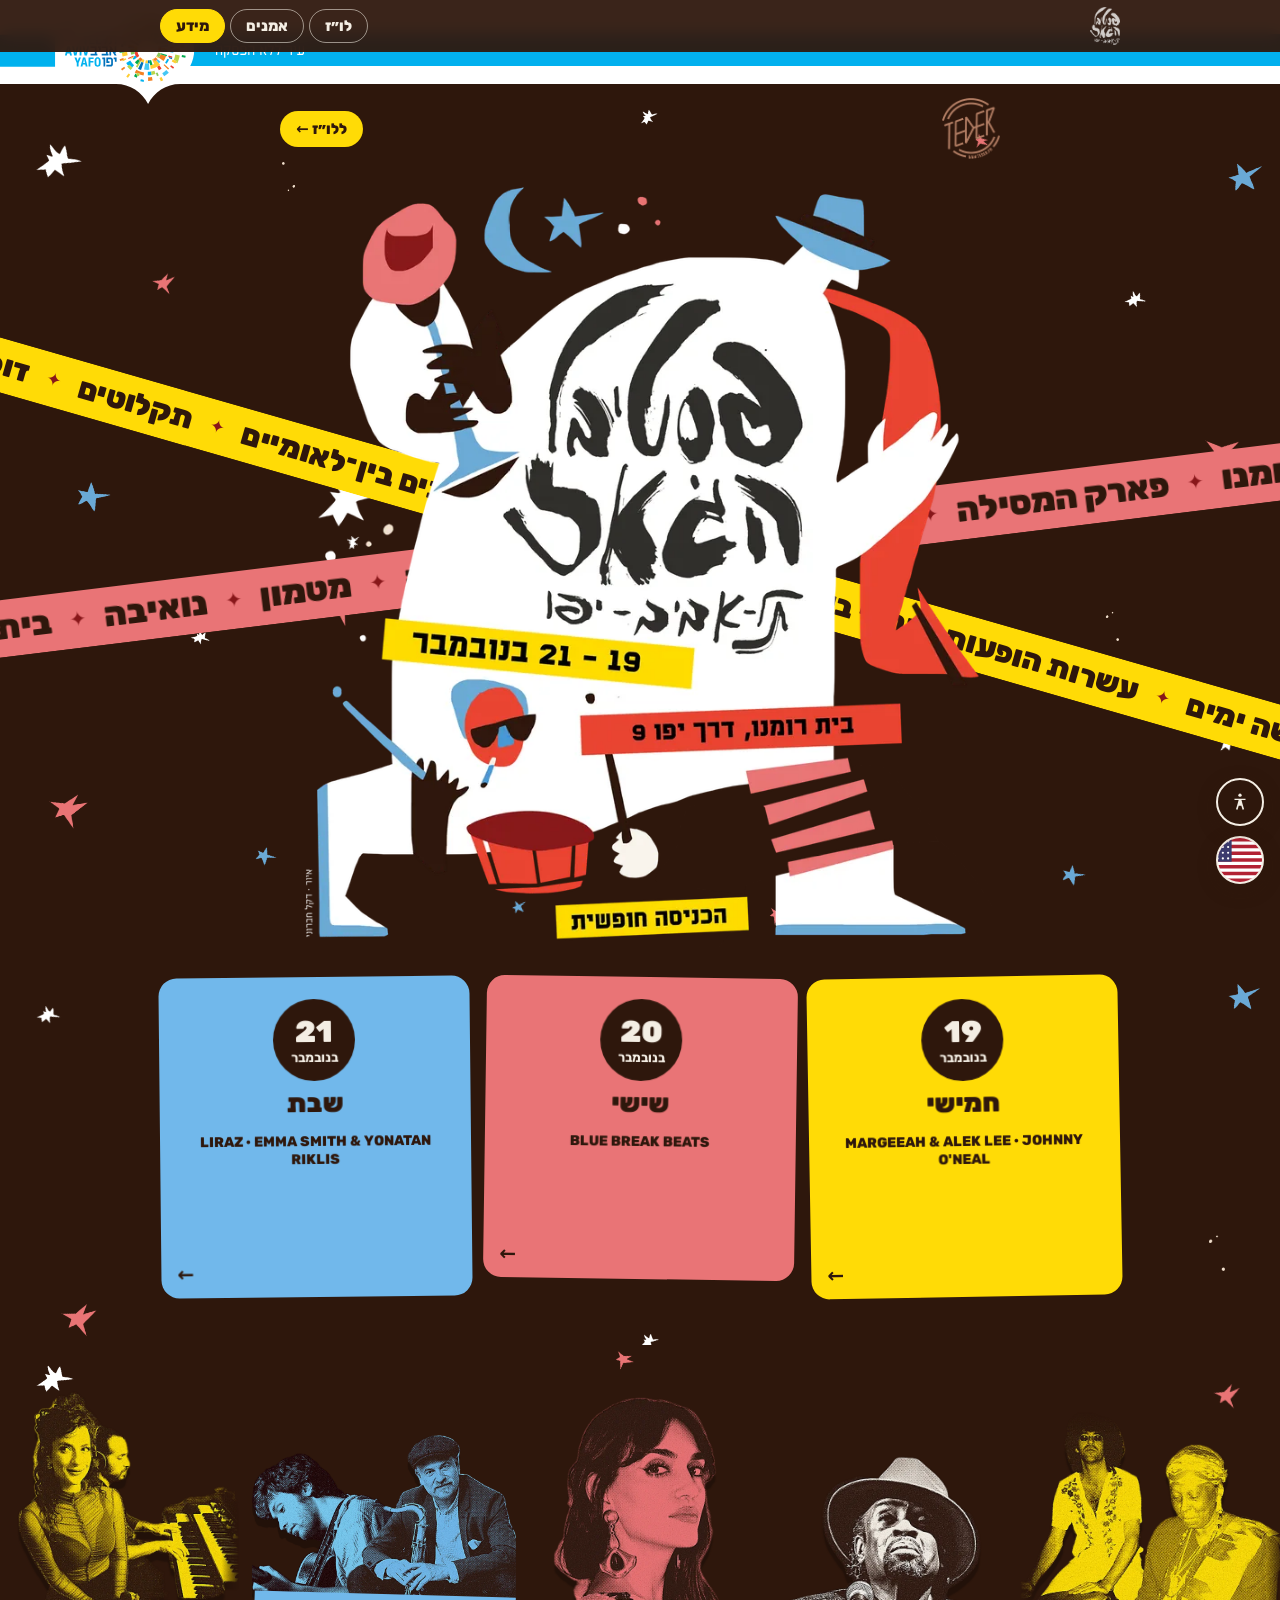
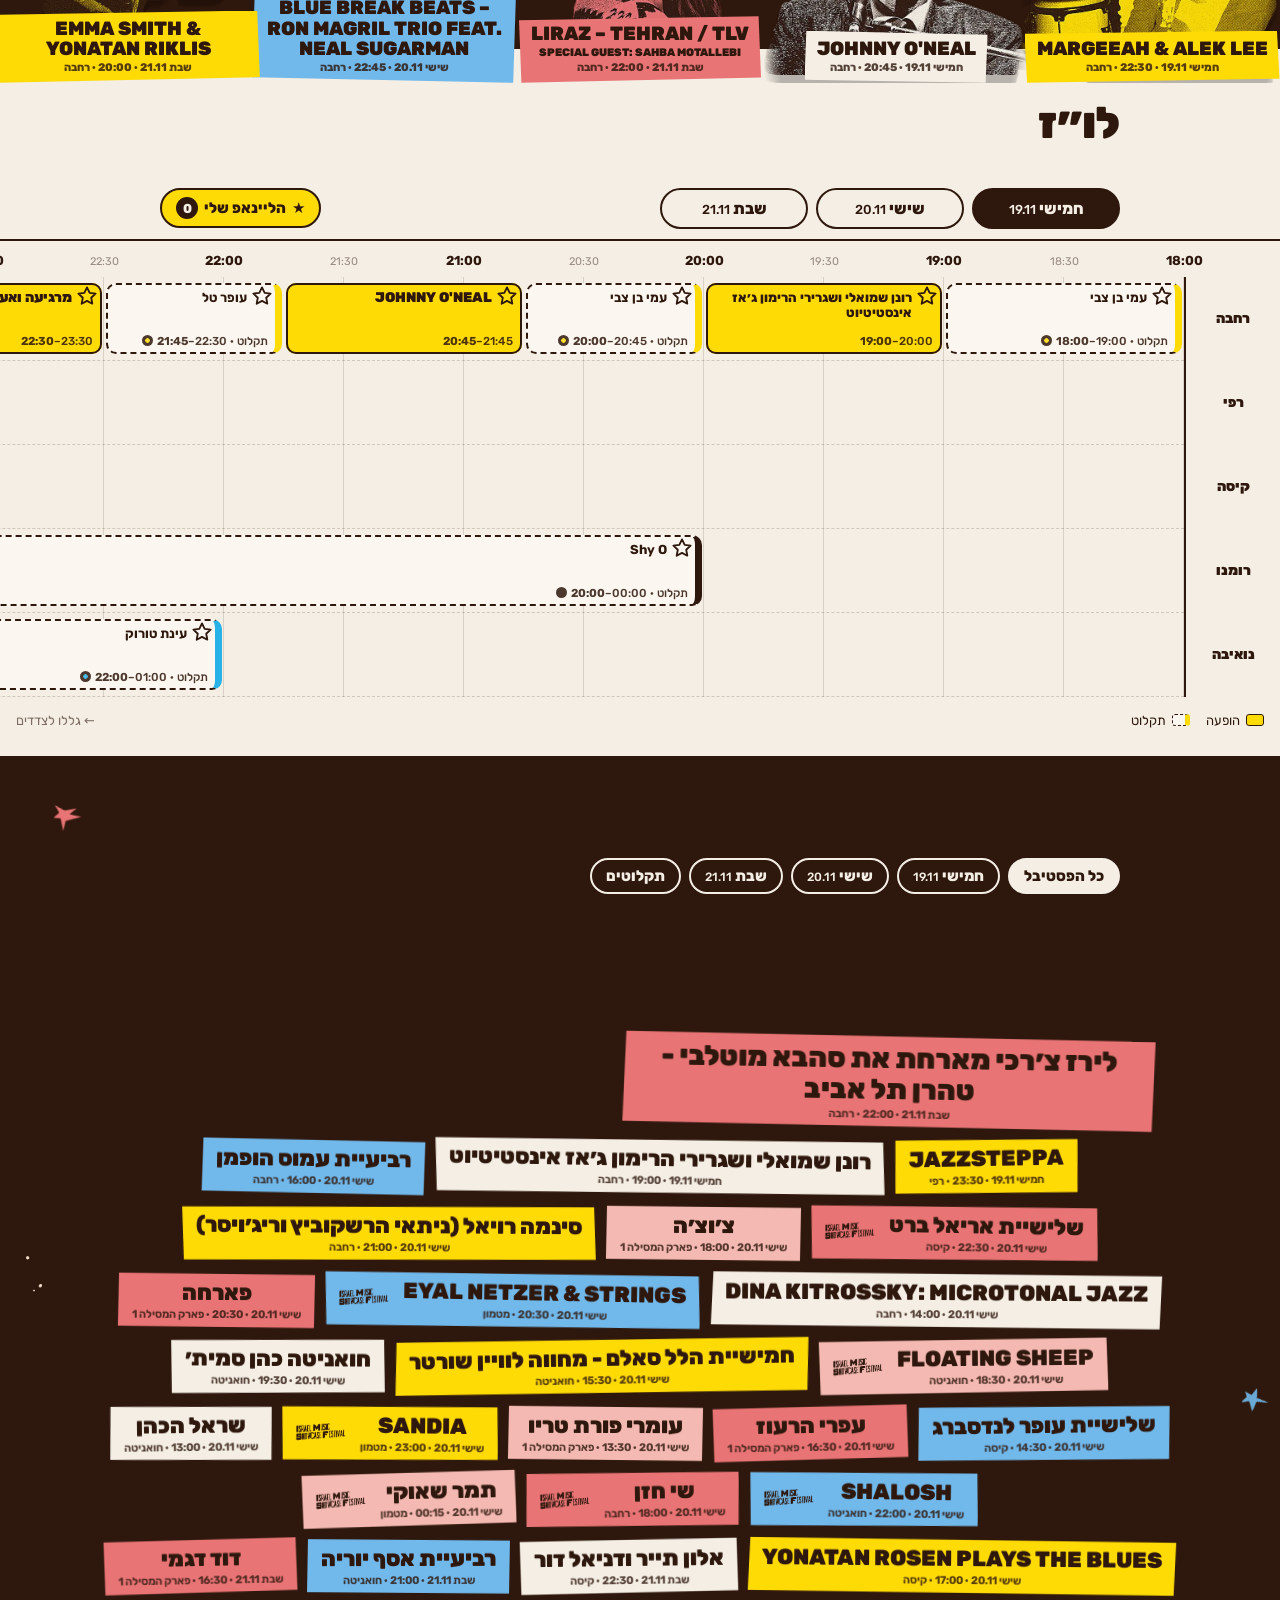
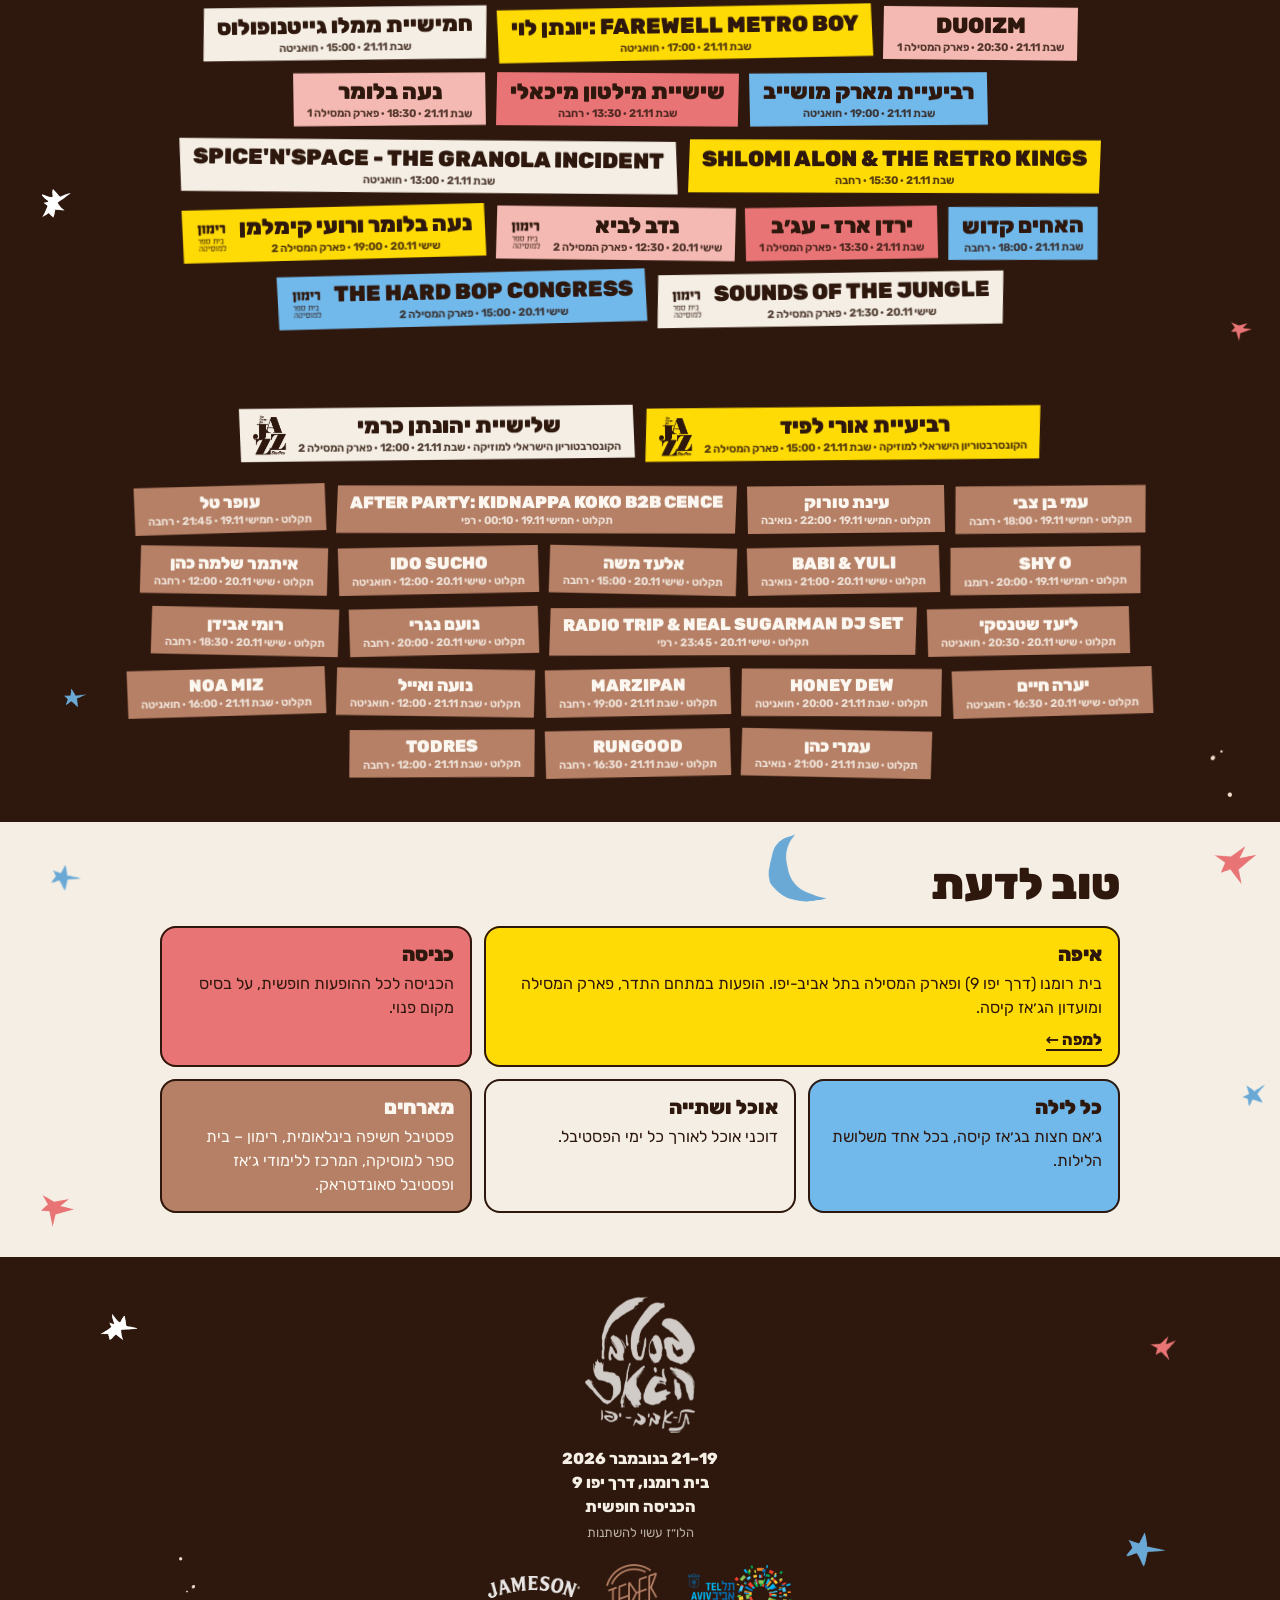
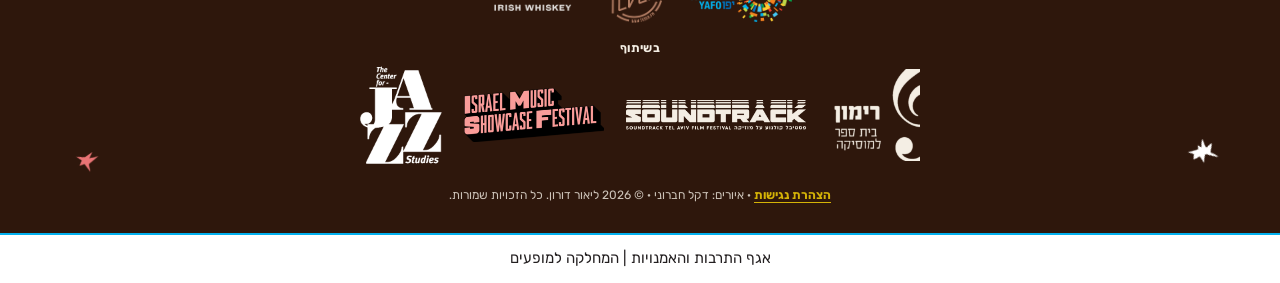
==== index.html @ 46e70ed7 "English texts for the five headliners on the English page Co-Authored-By: Claude Opus 5.5 <noreply@a" ====
<!doctype html>
<html lang="he" dir="rtl">
<head>
<meta charset="utf-8">
<meta name="viewport" content="width=device-width, initial-scale=1, viewport-fit=cover">
<title>פסטיבל הג'אז תל אביב-יפו 2026</title>
<meta name="description" content="פסטיבל הג'אז תל אביב-יפו · 19–21 בנובמבר 2026 · בית רומנו, דרך יפו 9 · הכניסה חופשית">
<meta name="theme-color" content="#2E170C">
<meta property="og:title" content="פסטיבל הג'אז תל אביב-יפו 2026">
<meta property="og:description" content="19–21 בנובמבר · בית רומנו, דרך יפו 9 · הכניסה חופשית">
<link rel="canonical" href="https://tlvjazzfest26.com/">
<link rel="alternate" hreflang="he" href="https://tlvjazzfest26.com/">
<link rel="alternate" hreflang="en" href="https://tlvjazzfest26.com/en">
<meta property="og:type" content="website">
<meta property="og:url" content="https://tlvjazzfest26.com/">
<meta property="og:site_name" content="פסטיבל הג'אז תל אביב-יפו 2026">
<meta property="og:locale" content="he_IL">
<meta name="twitter:card" content="summary_large_image">
<link rel="alternate" hreflang="x-default" href="https://tlvjazzfest26.com/">
<meta property="og:image" content="https://tlvjazzfest26.com/assets/poster-1400.jpg">
<script type="application/ld+json">
{
 "@context": "https://schema.org",
 "@type": "Festival",
 "name": "פסטיבל הג'אז תל אביב-יפו 2026",
 "alternateName": "Tel Aviv-Yafo Jazz Festival 2026",
 "description": "פסטיבל הג'אז תל אביב-יפו · 19–21 בנובמבר 2026 · בית רומנו, דרך יפו 9 · הכניסה חופשית",
 "url": "https://tlvjazzfest26.com/",
 "inLanguage": "he",
 "image": [
  "https://tlvjazzfest26.com/assets/poster-1400.jpg"
 ],
 "startDate": "2026-11-19",
 "endDate": "2026-11-21",
 "eventStatus": "https://schema.org/EventScheduled",
 "eventAttendanceMode": "https://schema.org/OfflineEventAttendanceMode",
 "isAccessibleForFree": true,
 "offers": {
  "@type": "Offer",
  "price": "0",
  "priceCurrency": "ILS",
  "availability": "https://schema.org/InStock",
  "url": "https://tlvjazzfest26.com/"
 },
 "location": {
  "@type": "Place",
  "name": "בית רומנו",
  "address": {
   "@type": "PostalAddress",
   "streetAddress": "דרך יפו 9",
   "addressLocality": "תל אביב-יפו",
   "addressCountry": "IL"
  }
 }
}
</script>
<link rel="icon" href="favicon.ico" sizes="any">
<link rel="icon" type="image/png" href="favicon.png">
<link rel="apple-touch-icon" href="apple-touch-icon.png">
<link rel="preload" href="fonts/rubik.woff2" as="font" type="font/woff2" crossorigin>
<link rel="stylesheet" href="style.css?v=20261116b">
</head>
<body>

<nav class="topnav" id="topnav" aria-label="ניווט">
  <a class="tn-home" href="#top" aria-label="לראש העמוד"><img src="assets/logo-cream.png" alt="" width="615" height="760"></a>
  <div class="tn-links">
    <a href="#schedule">לו״ז</a>
    <a href="#artists">אמנים</a>
    <a href="#info">מידע</a>
  </div>
</nav>

<a class="lang-fab" href="en" lang="en" hreflang="en" aria-label="English" title="English"><svg viewBox="0 0 38 20" preserveAspectRatio="xMidYMid slice" aria-hidden="true"><rect width="38" height="20" fill="#fff"/><path d="M0 0h38v1.54H0zM0 3.08h38v1.54H0zM0 6.15h38v1.54H0zM0 9.23h38v1.54H0zM0 12.31h38v1.54H0zM0 15.38h38v1.54H0zM0 18.46h38V20H0z" fill="#B22234"/><rect width="15.2" height="10.77" fill="#3C3B6E"/><g fill="#fff"><circle cx="1.6" cy="1.5" r=".5"/><circle cx="4.0" cy="1.5" r=".5"/><circle cx="6.4" cy="1.5" r=".5"/><circle cx="8.8" cy="1.5" r=".5"/><circle cx="11.2" cy="1.5" r=".5"/><circle cx="13.6" cy="1.5" r=".5"/><circle cx="1.6" cy="4.1" r=".5"/><circle cx="4.0" cy="4.1" r=".5"/><circle cx="6.4" cy="4.1" r=".5"/><circle cx="8.8" cy="4.1" r=".5"/><circle cx="11.2" cy="4.1" r=".5"/><circle cx="13.6" cy="4.1" r=".5"/><circle cx="1.6" cy="6.7" r=".5"/><circle cx="4.0" cy="6.7" r=".5"/><circle cx="6.4" cy="6.7" r=".5"/><circle cx="8.8" cy="6.7" r=".5"/><circle cx="11.2" cy="6.7" r=".5"/><circle cx="13.6" cy="6.7" r=".5"/><circle cx="1.6" cy="9.3" r=".5"/><circle cx="4.0" cy="9.3" r=".5"/><circle cx="6.4" cy="9.3" r=".5"/><circle cx="8.8" cy="9.3" r=".5"/><circle cx="11.2" cy="9.3" r=".5"/><circle cx="13.6" cy="9.3" r=".5"/></g></svg></a>

<div class="muni" role="region" aria-label="עיריית תל אביב-יפו"><div class="muni-bar" aria-hidden="true"></div><img class="muni-art" src="assets/muni/muni-band.svg" alt="עיריית תל אביב-יפו, עיר ללא הפסקה" width="470" height="159"><a class="muni-link" href="https://www.tel-aviv.gov.il" target="_blank" rel="noopener" aria-label="לאתר עיריית תל אביב-יפו, נפתח בחלון חדש"></a></div>

<header class="hero" id="top">
  <div class="sky" id="sky" aria-hidden="true"></div>
  <div class="hero-top">
    <img class="teder" src="assets/teder.png" alt="Teder">
    <a class="pill-link" href="#schedule">ללו״ז ←</a>
  </div>
  <h1 class="poster">
    <img class="poster-stars" src="assets/poster-stars-800.png" srcset="assets/poster-stars-800.webp 800w, assets/poster-stars-1400.webp 1400w" sizes="(min-width: 760px) 720px, 100vw" width="1400" height="1523" alt="" aria-hidden="true">
    <div class="ribbon" aria-label="במות הפסטיבל">
      <div class="rb-track" id="rb-track">
        <span>בית רומנו</span><i>✦</i><span>פארק המסילה</span><i>✦</i><span>רחבה</span><i>✦</i><span>רפי</span><i>✦</i><span>חואניטה</span><i>✦</i><span>קיסה</span><i>✦</i><span>מטמון</span><i>✦</i><span>נואיבה</span><i>✦</i>
      </div>
    </div>
    <div class="ribbon ribbon-info" aria-hidden="true">
      <div class="rb-track" id="rb-info"><span><b>שלושה ימים</b></span><i>✦</i><span>עשרות הופעות ברחבי בית רומנו ופארק המסילה</span><i>✦</i><span>אמנים בין־לאומיים</span><i>✦</i><span>תקלוטים</span><i>✦</i><span>דוכני אוכל</span><i>✦</i></div>
    </div>
    <picture>
      <source type="image/webp" srcset="assets/poster-art-800.webp 800w, assets/poster-art-1400.webp 1400w" sizes="(min-width: 760px) 720px, 100vw">
      <img src="assets/poster-art-800.png" srcset="assets/poster-art-800.png 800w, assets/poster-art-1400.png 1400w" sizes="(min-width: 760px) 720px, 100vw"
           width="1400" height="1523" alt="פסטיבל הג'אז תל אביב-יפו · 19–21 בנובמבר · בית רומנו, דרך יפו 9 · הכניסה חופשית" fetchpriority="high">
    </picture>
  </h1>
</header>


<section class="about">
  <p><b>שלושה ימים</b>&nbsp;<i>·</i> עשרות הופעות ברחבי בית רומנו ופארק המסילה&nbsp;<i>·</i> <span class="nw">אמנים בין־לאומיים</span>&nbsp;<i>·</i> תקלוטים&nbsp;<i>·</i> דוכני אוכל</p>
</section>

<section class="days" id="days" aria-labelledby="days-title">
  <h2 id="days-title" class="sr-only">שלושה ערבים</h2>
  <div class="day-cards" id="day-cards"></div>
</section>

<section class="headliners" aria-labelledby="hl-title">
  <h2 id="hl-title" class="sr-only">ההדליינרים</h2>
  <ul class="hl-list" id="hl-list"></ul>
</section>

<section class="schedule" id="schedule" aria-labelledby="sch-title">
  <div class="sch-head">
    <h2 id="sch-title" class="section-title dark">לו״ז</h2>
    <p class="hint">הקישו על <b>☆</b> כדי להוסיף הופעה לליינאפ שלכם</p>
  </div>

  <div class="controls" id="controls">
    <div class="tabs" role="tablist" id="tabs">
      <button role="tab" data-day="thu">חמישי <small>19.11</small></button>
      <button role="tab" data-day="fri">שישי <small>20.11</small></button>
      <button role="tab" data-day="sat">שבת <small>21.11</small></button>
    </div>
    <button class="mine" id="mine" aria-pressed="false"><span class="mine-star">★</span> <span class="mine-label">הליינאפ שלי</span> <span class="count" id="count">0</span></button>
  </div>

  <div id="grid-view">
    <div class="scroller" id="scroller">
      <div class="grid" id="grid"></div>
    </div>
    <div class="legend">
      <span><i class="lg lg-live"></i>הופעה</span>
      <span><i class="lg lg-dj"></i>תקלוט</span>
      <span class="swipe">← גללו לצדדים</span>
    </div>
  </div>

  <div id="mine-view" hidden></div>
</section>

<section class="artists" id="artists" aria-labelledby="ar-title">
  <h2 id="ar-title" class="section-title">האמנים</h2>
  <div class="ar-filters" role="tablist" id="ar-filters">
    <button role="tab" data-f="all" aria-selected="true">כל הפסטיבל</button>
    <button role="tab" data-f="thu">חמישי <small>19.11</small></button>
    <button role="tab" data-f="fri">שישי <small>20.11</small></button>
    <button role="tab" data-f="sat">שבת <small>21.11</small></button>
    <button role="tab" data-f="dj">תקלוטים</button>
  </div>
  <ul class="ar-list" id="ar-list"></ul>
</section>

<section class="info" id="info" aria-labelledby="info-title">
  <h2 id="info-title" class="section-title dark">טוב לדעת</h2>
  <div class="info-grid">
    <div class="info-card c-yellow">
      <h3>איפה</h3>
      <p>בית רומנו (דרך יפו 9) ופארק המסילה בתל אביב-יפו. הופעות במתחם התדר, פארק המסילה ומועדון הג׳אז קיסה.</p>
      <a class="info-link" href="https://www.google.com/maps/search/?api=1&amp;query=%D7%91%D7%99%D7%AA+%D7%A8%D7%95%D7%9E%D7%A0%D7%95+%D7%93%D7%A8%D7%9A+%D7%99%D7%A4%D7%95+9+%D7%AA%D7%9C+%D7%90%D7%91%D7%99%D7%91" target="_blank" rel="noopener">למפה ←</a>
    </div>
    <div class="info-card c-pink">
      <h3>כניסה</h3>
      <p>הכניסה לכל ההופעות חופשית, על בסיס מקום פנוי.</p>
    </div>
    <div class="info-card c-blue">
      <h3>כל לילה</h3>
      <p>ג׳אם חצות בג׳אז קיסה, בכל אחד משלושת הלילות.</p>
    </div>
    <div class="info-card c-cream">
      <h3>אוכל ושתייה</h3>
      <p>דוכני אוכל לאורך כל ימי הפסטיבל.</p>
    </div>
    <div class="info-card c-tan">
      <h3>מארחים</h3>
      <p>פסטיבל חשיפה בינלאומית, רימון – בית ספר למוסיקה, המרכז ללימודי ג׳אז ופסטיבל סאונדטראק.</p>
    </div>
  </div>
</section>

<footer class="footer">
  <img class="logo-small" src="assets/logo-cream.png" alt="" width="615" height="760">
  <p class="f-dates">19–21 בנובמבר 2026<br>בית רומנו, דרך יפו 9<br>הכניסה חופשית</p>
  <p class="f-note">הלו״ז עשוי להשתנות</p>
  <div class="partners">
    <img src="assets/partners/tlv-muni.png" alt="עיריית תל אביב-יפו" class="p-tlv" width="520" height="284">
    <img src="assets/teder.png" alt="Teder" class="p-teder">
    <img src="assets/jameson.png" alt="Jameson" class="p-jameson">
  </div>
  <p class="p-label">בשיתוף</p>
  <div class="partners collab">
    <img src="assets/partners/rimon.png" alt="רימון – בית ספר למוסיקה" class="p-rimon" width="300" height="300">
    <img src="assets/partners/soundtrack-wide.png" alt="Soundtrack – פסטיבל קולנוע על מוזיקה" class="p-soundtrack" width="640" height="106">
    <img src="assets/partners/imsf.png" alt="פסטיבל חשיפה – Israel Music Showcase Festival" class="p-imsf" width="560" height="215">
    <img src="assets/partners/csj-white.png" alt="המרכז ללימודי ג׳אז" class="p-csj" width="246" height="300">
  </div>
  <p class="f-legal"><a href="accessibility.html">הצהרת נגישות</a><span aria-hidden="true"> · </span>איורים: דקל חברוני<span aria-hidden="true"> · </span>© 2026 ליאור דורון. כל הזכויות שמורות.</p>
</footer>
<div class="muni-foot" role="region" aria-label="הפקה"><p class="mf-text">אגף התרבות והאמנויות | המחלקה למופעים</p></div>

<dialog class="artist" id="artist" aria-labelledby="artist-title">
  <div class="a-sheet">
    <button class="a-close" aria-label="סגירה">✕</button>
    <div id="artist-body"></div>
    <div class="a-bar" aria-hidden="true"><div class="a-thumb"></div></div>
  </div>
</dialog>


<script src="data.js?v=20261116b"></script>
<script src="names.js?v=20261116b"></script>
<script src="lineup.js?v=20261116b"></script>
<script src="artists-info.js?v=20261116b" onerror="void 0"></script>
<script src="app.js?v=20261116b"></script>
<script src="a11y.js?v=20261116b"></script>
</body>
</html>
---- style.css ----
@font-face {
  font-family: "Rubik";
  src: url("fonts/rubik.woff2") format("woff2");
  font-weight: 300 900;
  font-display: swap;
}

:root {
  --brown: #2E170C;   /* Dekel's brown */
  --red: #88171A;
  --pink: #E97476;
  --yellow: #FFDB06;
  --blue: #71B8EB;
  --cyan: #28B2E7;
  --cream: #F4EEE4;
  --tan: #B68066;
  --paper: #FBF7F0;
  --px-min: 3.2px;      /* pixels per minute in the grid */
  --stage-w: 74px;
  --row-h: 76px;
}

* { box-sizing: border-box; }
html { scroll-behavior: smooth; -webkit-text-size-adjust: 100%; }
body {
  margin: 0;
  font-family: "Rubik", system-ui, sans-serif;
  background: var(--brown);
  color: var(--brown);
  -webkit-font-smoothing: antialiased;
  overflow-x: hidden;
}
img { display: block; max-width: 100%; }
button { font: inherit; color: inherit; }

/* ---------- Hero ---------- */
.hero {
  position: relative;
  background: var(--brown);
  color: var(--cream);
  padding: max(14px, env(safe-area-inset-top)) 16px 0;
  overflow: hidden;
}
.hero-top {
  display: flex; justify-content: space-between; align-items: center;
  position: relative; z-index: 3;
}
.teder { width: 58px; }
.pill-link {
  color: var(--brown); background: var(--yellow);
  text-decoration: none; font-weight: 800; font-size: 15px;
  padding: 9px 16px; border-radius: 999px;
}
.poster { margin: 14px -16px 0; position: relative; z-index: 1; }
.poster img { width: 100%; height: auto; position: relative; z-index: 1; }
.poster picture { display: block; position: relative; z-index: 1; }
.poster { overflow: visible; }

/* ---------- About line ---------- */
.about {
  background: var(--brown); padding: 18px 20px 6px; text-align: center;
}
.about p {
  margin: 0 auto; max-width: 560px;
  font-weight: 500; font-size: 17px; line-height: 1.6; color: #E8E6E4;
}
.about b { font-weight: 900; }
.about i { font-style: normal; padding: 0 3px; }

/* ---------- Headliners ---------- */
.section-title {
  margin: 0; font-weight: 900; font-size: 44px; line-height: 1; color: var(--cream);
}
.section-title.dark { color: var(--brown); }
.headliners {
  position: relative; background: var(--brown); padding: 40px 16px 56px; overflow: hidden;
}
.hl-list {
  list-style: none; margin: 24px 0 0; padding: 0;
  display: flex; flex-direction: column; align-items: flex-start; gap: 14px;
  position: relative; z-index: 2;
}
.hl-list li {
  padding: 10px 18px 11px; max-width: 100%;
  clip-path: polygon(0 6%, 99% 0, 100% 92%, 1% 100%);
}
.hl-list li:nth-child(even) { clip-path: polygon(1% 0, 100% 8%, 99% 100%, 0 94%); align-self: flex-end; }
.hl-list .en {
  display: block; direction: ltr; text-align: left;
  font-weight: 900; font-size: clamp(20px, 6.2vw, 30px); line-height: 1.05; text-transform: uppercase;
}
.hl-list .en.sub { font-size: clamp(13px, 3.6vw, 16px); margin-top: 3px; }
.hl-list .he { display: block; font-weight: 600; font-size: 14px; margin-top: 4px; }
.hl-list .when { display: block; font-weight: 800; font-size: 13px; margin-top: 2px; opacity: .8; }
.c-yellow { background: var(--yellow); }
.c-cream  { background: var(--cream); }
.c-blue   { background: var(--blue); }
.c-pink   { background: var(--pink); }
.hl-trumpet {
  position: absolute; width: 150px; left: -30px; bottom: -40px; opacity: .9; transform: rotate(18deg);
}

/* ---------- Schedule ---------- */
.schedule {
  background: var(--cream); padding: 36px 0 28px;
}
.sch-head { padding: 0 16px; }
.hint { margin: 10px 0 0; font-size: 15px; line-height: 1.4; }
.hint b { color: var(--red); }

.controls {
  position: sticky; top: 0; z-index: 20;
  background: var(--cream);
  padding: 12px 16px 10px;
  display: flex; flex-direction: column; gap: 10px;
  border-bottom: 2px solid transparent;
}
.controls.stuck { border-bottom-color: var(--brown); }
.tabs { display: flex; gap: 8px; }
.tabs button {
  flex: 1; border: 2px solid var(--brown); background: transparent;
  border-radius: 999px; padding: 9px 4px; font-weight: 800; font-size: 16px; cursor: pointer;
  -webkit-tap-highlight-color: transparent;
}
.tabs button small { font-weight: 500; font-size: 13px; }
.tabs button[aria-selected="true"] { background: var(--brown); color: var(--cream); }
.mine {
  align-self: flex-start;
  display: inline-flex; align-items: center; gap: 6px;
  border: 2px solid var(--brown); background: var(--yellow);
  border-radius: 999px; padding: 7px 14px; font-weight: 800; font-size: 15px; cursor: pointer;
  -webkit-tap-highlight-color: transparent;
}
.mine[aria-pressed="true"] { background: var(--brown); color: var(--yellow); }
.mine .count {
  min-width: 22px; height: 22px; border-radius: 999px; padding: 0 6px;
  display: inline-grid; place-items: center; font-size: 13px;
  background: var(--brown); color: var(--cream);
}
.mine[aria-pressed="true"] .count { background: var(--yellow); color: var(--brown); }
.mine.bump .mine-star { animation: bump .45s ease; }
@keyframes bump { 40% { transform: scale(1.6) rotate(-15deg); } }

/* grid */
.scroller {
  overflow-x: auto; overscroll-behavior-x: contain;
  -webkit-overflow-scrolling: touch;
  scrollbar-width: thin;
  margin-top: 6px;
}
.grid { position: relative; padding-bottom: 6px; width: max-content; min-width: 100%; }
.times {
  position: relative; height: 30px; margin-inline-start: var(--stage-w);
}
.times span {
  position: absolute; top: 6px; font-size: 13px; font-weight: 700;
  transform: translateX(50%);
}
.times span.half { font-weight: 400; opacity: .45; font-size: 11px; top: 8px; }
.row { position: relative; height: var(--row-h); display: flex; width: max-content; }
.stage {
  position: sticky; inset-inline-start: 0; z-index: 5;
  flex: 0 0 var(--stage-w); width: var(--stage-w);
  display: flex; align-items: center; justify-content: center;
  background: var(--cream); border-inline-end: 2px solid var(--brown);
  font-weight: 900; font-size: 14px; text-align: center; line-height: 1.1; padding: 0 6px;
}
.lane {
  position: relative; flex: 0 0 auto; height: 100%;
  background-image: repeating-linear-gradient(to left, rgba(45,24,16,.14) 0 1px, transparent 1px calc(var(--px-min) * 30));
  border-bottom: 1px dashed rgba(45,24,16,.18);
}
.show {
  position: absolute; top: 6px; bottom: 6px;
  border: 0; border-radius: 10px; padding: 7px 9px 6px;
  text-align: right; overflow: hidden;
  display: flex; flex-direction: column; justify-content: space-between;
  box-shadow: 0 0 0 2px var(--brown) inset;
  transition: transform .12s ease, box-shadow .15s ease;
  -webkit-tap-highlight-color: transparent;
}
.show:focus-visible, .mv-item:focus-visible { outline: 3px solid var(--cyan); outline-offset: 2px; }
.show .top { display: flex; align-items: flex-start; gap: 4px; }
.show .nm {
  font-weight: 800; font-size: 13px; line-height: 1.18;
  display: -webkit-box; -webkit-line-clamp: 2; -webkit-box-orient: vertical; overflow: hidden;
}
.show .tm { font-size: 11.5px; font-weight: 500; opacity: .85; direction: ltr; text-align: right; white-space: nowrap; }
.show .tm em { font-style: normal; font-weight: 700; }
.star {
  flex: 0 0 auto; position: relative;
  width: 22px; height: 22px; margin: -5px -5px 0 0; padding: 0;
  border: 0; background: none; cursor: pointer;
  display: grid; place-items: center;
  color: inherit;
  -webkit-tap-highlight-color: transparent;
}
.star::before { content: ""; position: absolute; inset: -10px; }  /* bigger tap area */
.star svg, .a-star svg { width: 100%; height: 100%; fill: none; stroke: currentColor; stroke-width: 2; stroke-linejoin: round; }
.star[aria-pressed="true"] svg { fill: currentColor; }
.s-3 .star[aria-pressed="true"], .s-4 .star[aria-pressed="true"], .s-5 .star[aria-pressed="true"] { color: var(--yellow); }
.a-fav.on .a-star svg { animation: pop .45s cubic-bezier(.34, 1.56, .64, 1); }
.show.fav { box-shadow: 0 0 0 3.5px var(--brown) inset; }
.s-3.fav, .s-4.fav, .s-5.fav { box-shadow: 0 0 0 3.5px var(--yellow) inset; }
.show.head .nm { font-weight: 900; font-size: 14px; }
/* the after party has a long title in a short block, so it may use a third line */
.show.late.dj .nm { -webkit-line-clamp: 3; font-size: 12px; line-height: 1.12; }
.show.dj { background-image: repeating-linear-gradient(-45deg, rgba(255,255,255,.18) 0 6px, transparent 6px 12px); }
.show.dj .tm::after { content: " · תקלוט"; }

/* stage colors */
.s-0 { background-color: var(--yellow); }
.s-1 { background-color: var(--pink); }
.s-2 { background-color: var(--blue); }
.s-3 { background-color: var(--tan); color: var(--paper); }
.s-4 { background-color: var(--red); color: var(--cream); }
.s-5 { background-color: var(--brown); color: var(--cream); box-shadow: none; }
.s-6 { background-color: var(--cyan); }
.s-7 { background-color: #F4B9B2; }
.s-8 { background-color: #B9D98C; }

.legend {
  display: flex; gap: 16px; align-items: center; padding: 10px 16px 0; font-size: 13px;
}
.legend span { display: inline-flex; align-items: center; gap: 6px; }
.lg { width: 18px; height: 12px; border-radius: 3px; border: 1.5px solid var(--brown); background: var(--yellow); }
.lg-dj { background-image: repeating-linear-gradient(-45deg, rgba(255,255,255,.55) 0 3px, transparent 3px 6px); }
.legend .swipe { margin-inline-start: auto; opacity: .6; }

/* my lineup */
#mine-view { padding: 6px 16px 10px; }
.mv-day { margin: 18px 0 8px; font-weight: 900; font-size: 22px; }
.mv-day:first-child { margin-top: 8px; }
.mv-item {
  display: flex; align-items: center; gap: 12px; margin-bottom: 8px;
  border-radius: 12px; padding: 12px 14px; box-shadow: 0 0 0 2px var(--brown) inset;
}
.mv-time { font-weight: 900; font-size: 18px; direction: ltr; min-width: 52px; text-align: center; }
.mv-body { flex: 1; min-width: 0; }
.mv-name { font-weight: 800; font-size: 16px; line-height: 1.2; }
.mv-meta { font-size: 13px; opacity: .85; margin-top: 2px; }
.mv-meta .clash { font-weight: 800; }
.mv-item .star { width: 30px; height: 30px; margin: 0; }
.empty {
  text-align: center; padding: 34px 12px; font-size: 17px; line-height: 1.5;
}
.empty .big { font-size: 46px; color: var(--yellow); -webkit-text-stroke: 2px var(--brown); display: block; }

/* ---------- Artist details ---------- */
.artist {
  border: 0; padding: 0; margin: 0; max-width: none; max-height: none;
  width: 100%; height: 100%; background: transparent;
  display: none;
}
.artist[open] { display: flex; align-items: flex-end; justify-content: center; }
.artist::backdrop { background: rgba(46, 23, 12, .6); }
.a-sheet {
  position: relative; width: 100%; max-width: 520px; max-height: 88vh; overflow-y: auto;
  background: var(--cream); color: var(--brown);
  border-radius: 22px 22px 0 0;
  padding: 0 0 max(20px, env(safe-area-inset-bottom));
  animation: up .28s cubic-bezier(.2, .8, .2, 1);
}
@keyframes up { from { transform: translateY(100%); } }
.a-close {
  position: absolute; top: 12px; left: 12px; z-index: 2;
  width: 36px; height: 36px; border-radius: 999px; border: 0; cursor: pointer;
  background: var(--brown); color: var(--cream); font-size: 16px; font-weight: 700;
}
.a-head { padding: 26px 20px 20px 60px; box-shadow: none; }
.a-head.dj { background-image: repeating-linear-gradient(-45deg, rgba(255,255,255,.2) 0 8px, transparent 8px 16px); }
.a-kind {
  display: inline-block; font-size: 12px; font-weight: 800; letter-spacing: .04em;
  border: 1.5px solid currentColor; border-radius: 999px; padding: 2px 10px;
}
.a-name { margin: 10px 0 0; font-weight: 900; font-size: 30px; line-height: 1.1; }
.a-en { margin: 6px 0 0; direction: ltr; text-align: left; font-weight: 800; font-size: 15px; text-transform: uppercase; }
.a-facts { margin: 0; padding: 16px 20px 4px; display: grid; grid-template-columns: repeat(3, 1fr); gap: 10px; }
.a-facts div { border-top: 2px solid var(--brown); padding-top: 8px; }
.a-facts dt { font-size: 12px; opacity: .7; }
.a-facts dd { margin: 2px 0 0; font-weight: 800; font-size: 16px; white-space: nowrap; }
.a-facts dd[dir="ltr"] { text-align: right; }
.a-info { margin: 12px 20px 0; font-size: 16px; line-height: 1.55; }
.a-actions { display: flex; flex-direction: column; gap: 10px; padding: 18px 20px 6px; }
.a-fav, .a-cal {
  display: flex; align-items: center; justify-content: center; gap: 8px;
  border: 2px solid var(--brown); border-radius: 999px; padding: 13px 16px; white-space: nowrap;
  font-weight: 800; font-size: 16px; cursor: pointer; text-decoration: none;
}
.a-fav { background: var(--yellow); color: var(--brown); }
.a-fav .a-star { width: 22px; height: 22px; display: inline-block; }
.a-fav.on { background: var(--brown); color: var(--yellow); }
.a-fav.on .a-star svg { fill: var(--yellow); stroke: var(--yellow); }
.a-cal { background: transparent; color: var(--brown); }
.a-same { padding: 14px 20px 0; }
.a-same h4 { margin: 0 0 8px; font-size: 14px; font-weight: 800; opacity: .75; }
.a-same-item {
  width: 100%; display: grid; grid-template-columns: 14px 1fr; column-gap: 10px; align-items: center;
  text-align: right; background: transparent; border: 0; border-bottom: 1px dashed rgba(46,23,12,.3);
  padding: 10px 0; cursor: pointer;
}
div.ar-item, div.a-same-item { cursor: default; }
.a-same-item .dot { grid-row: span 2; width: 14px; height: 14px; border-radius: 4px; box-shadow: 0 0 0 1.5px var(--brown) inset; }
.a-same-item b { font-size: 15px; }
.a-same-item small { font-size: 13px; opacity: .8; }

/* ---------- Footer ---------- */
.footer {
  background: var(--brown); color: var(--cream); text-align: center;
  padding: 40px 16px max(28px, env(safe-area-inset-bottom));
}
.logo-small { width: 110px; height: auto; margin: 0 auto 14px; }
.f-dates { margin: 0; font-weight: 800; font-size: 16px; line-height: 1.5; }
.f-note { margin: 6px 0 0; font-size: 13px; opacity: .7; }
.partners { display: flex; justify-content: center; align-items: center; gap: 26px; margin: 24px 0 18px; }
.p-teder { width: 56px; }
.p-jameson { width: 92px; }
.p-tlv { width: 104px; height: auto; }
.credits { margin: 0; font-size: 12px; opacity: .75; line-height: 1.6; }

.toast {
  position: fixed; left: 50%; bottom: max(18px, env(safe-area-inset-bottom));
  transform: translate(-50%, 140%); z-index: 50;
  background: var(--brown); color: var(--cream); font-weight: 700; font-size: 14px;
  padding: 10px 18px; border-radius: 999px; transition: transform .25s ease;
  white-space: nowrap; pointer-events: none;
}
.toast.on { transform: translate(-50%, 0); }

/* ---------- Larger screens ---------- */
@media (min-width: 760px) {
  :root { --px-min: 4px; --stage-w: 96px; --row-h: 84px; }
  .hero { padding-inline: 32px; }
  .poster { max-width: 720px; margin: 10px auto 0; }
  .hero-top { max-width: 720px; margin: 0 auto; }
  .headliners, .sch-head, .controls, #mine-view { padding-inline: max(32px, calc(50% - 480px)); }
  .hl-list { max-width: 960px; margin-inline: auto; }
  .controls { flex-direction: row; justify-content: space-between; align-items: center; }
  .tabs { flex: 0 1 460px; }
  .mine { align-self: center; }
  #mine-view { max-width: 760px; margin: 0 auto; }
}

@media (prefers-reduced-motion: reduce) {
  * { animation: none !important; transition: none !important; scroll-behavior: auto !important; }
}
.nw { white-space: nowrap; }

/* ---------- Micro animations ---------- */
:root { --ease-out: cubic-bezier(.22, 1, .36, 1); --ease-spring: cubic-bezier(.34, 1.56, .64, 1); }

/* hero entrance */
.poster img { animation: posterIn .9s var(--ease-out) both; }
@keyframes posterIn { from { opacity: 0; transform: translateY(18px) scale(.97) rotate(-.6deg); } }
.teder { animation: spinIn .8s .15s var(--ease-spring) both; transform-origin: 50% 50%; }
@keyframes spinIn { from { opacity: 0; transform: rotate(-120deg) scale(.5); } }
.pill-link { animation: popIn .55s .4s var(--ease-spring) both; transition: transform .2s var(--ease-out); display: inline-block; }
@keyframes popIn { from { opacity: 0; transform: scale(.5); } }
.pill-link:active { transform: scale(.94); }
@media (hover: hover) { .pill-link:hover { transform: translateX(-3px) rotate(-2deg); } }

/* scroll reveal */
.js .reveal { opacity: 0; transform: translateY(16px); transition: opacity .6s var(--ease-out), transform .6s var(--ease-out); }
.js .reveal.in { opacity: 1; transform: none; }
.js .hl-list li.reveal { transform: translateX(-36px) rotate(-2.5deg); transition-delay: calc(var(--i) * 70ms); }
.js .hl-list li.reveal:nth-child(even) { transform: translateX(36px) rotate(2.5deg); }
.js .hl-list li.reveal.in { transform: none; }
.hl-trumpet { animation: toot 3.2s ease-in-out infinite; transform-origin: 30% 80%; }
@keyframes toot { 0%, 100% { transform: rotate(18deg); } 8% { transform: rotate(10deg) scale(1.04); } 16% { transform: rotate(20deg); } 24% { transform: rotate(14deg) scale(1.03); } 32% { transform: rotate(18deg); } }

/* tabs + buttons */
.tabs button, .mine, .a-fav, .a-cal, .a-close { transition: background-color .22s var(--ease-out), color .22s var(--ease-out), transform .15s var(--ease-out); }
.tabs button:active, .mine:active, .a-fav:active, .a-cal:active, .a-close:active { transform: scale(.95); }
.mine .count { transition: transform .3s var(--ease-spring); }
.mine.bump .count { animation: countBump .45s var(--ease-spring); }
@keyframes countBump { 40% { transform: scale(1.45); } }

/* schedule blocks */
.show.enter { animation: blockIn .45s var(--d, 0ms) var(--ease-out) both; }
@keyframes blockIn { from { opacity: 0; transform: translateY(10px) scale(.96); } }
@media (hover: hover) {
  .show { transition: transform .18s var(--ease-out), box-shadow .18s var(--ease-out); }
}
.star { transition: transform .15s var(--ease-out); }
.star:active { transform: scale(.8); }
.pop .star::after {
  content: ""; position: absolute; inset: -2px; border-radius: 50%;
  border: 2px solid currentColor; animation: ring .5s var(--ease-out) both; pointer-events: none;
}
@keyframes ring { from { transform: scale(.4); opacity: .9; } to { transform: scale(2.1); opacity: 0; } }
.pop .star svg { animation: pop .45s var(--ease-spring); }
@keyframes pop { 0% { transform: scale(.6); } 50% { transform: scale(1.45) rotate(18deg); } 100% { transform: none; } }

/* my lineup list */
.mv-item.enter, .mv-day.enter, .empty.enter { animation: rise .45s calc(var(--i, 0) * 45ms) var(--ease-out) both; }
@keyframes rise { from { opacity: 0; transform: translateY(12px); } }
.mv-item { transition: transform .15s var(--ease-out); }
.mv-item:active { transform: scale(.98); }
.empty.enter .big { display: inline-block; animation: popIn .6s .15s var(--ease-spring) both; }

/* artist window */
.artist[open]::backdrop { animation: fadeIn .25s ease both; }
@keyframes fadeIn { from { opacity: 0; } }
.a-sheet { animation: up .38s var(--ease-out); }
.fresh .a-head > *, .fresh .a-facts > div, .fresh .a-actions > *, .fresh .a-same { animation: rise .4s var(--ease-out) both; }
.a-kind { animation-delay: .06s !important; } .a-name { animation-delay: .1s !important; } .a-en { animation-delay: .14s !important; }
.a-facts > div:nth-child(1) { animation-delay: .16s; } .a-facts > div:nth-child(2) { animation-delay: .2s; } .a-facts > div:nth-child(3) { animation-delay: .24s; }
.a-actions > :nth-child(1) { animation-delay: .26s; } .a-actions > :nth-child(2) { animation-delay: .3s; } .a-same { animation-delay: .34s; }

/* toast */
.toast { transition: transform .35s var(--ease-spring); }

@media (prefers-reduced-motion: reduce) {
  .js .reveal, .js .hl-list li.reveal { opacity: 1 !important; transform: none !important; }
}

/* =========================================================
   New sections: top menu, stage ribbon, day cards, artists, info
   ========================================================= */
:root { --nav-h: 52px; }
.c-tan { background: var(--tan); color: var(--paper); }

/* ---------- Sticky top menu (shows after the hero) ---------- */
.topnav {
  position: fixed; inset: 0 0 auto 0; z-index: 40; height: calc(var(--nav-h) + env(safe-area-inset-top));
  padding: env(safe-area-inset-top) 12px 0;
  display: flex; align-items: center; gap: 10px;
  background: rgba(46, 23, 12, .94); backdrop-filter: blur(8px); -webkit-backdrop-filter: blur(8px);
  transform: translateY(-110%); transition: transform .35s var(--ease-out);
}
.nav-on .topnav { transform: none; }
.tn-home img { width: 30px; height: auto; }
.tn-links { display: flex; gap: 5px; margin-inline-start: auto; overflow-x: auto; scrollbar-width: none; }
.tn-links::-webkit-scrollbar { display: none; }
.tn-links a {
  flex: none; color: var(--cream); text-decoration: none; font-weight: 800; font-size: 13px;
  border: 1.5px solid rgba(244, 238, 228, .55); border-radius: 999px; padding: 6px 10px;
  transition: background-color .2s var(--ease-out), color .2s var(--ease-out), border-color .2s;
}
.tn-links a.on { background: var(--yellow); color: var(--brown); border-color: var(--yellow); }
.nav-on .controls { top: var(--nav-h); }
section[id], footer { scroll-margin-top: calc(var(--nav-h) + 8px); }

/* ---------- Stage ribbon ---------- */
.ribbon {
  /* phones: the stage strip sits under the character */
  order: 2; position: relative; z-index: 2; overflow: hidden;
  margin: 8px -24px 0; padding: 11px 0 12px;
  background: var(--pink); color: var(--brown);
  transform: rotate(-2deg);
}
.ribbon-info { display: none; background: var(--yellow); }
.poster { display: flex; flex-direction: column; }
.poster picture { order: 1; }
.rb-track {
  display: flex; width: max-content; align-items: center; gap: 18px;
  font-weight: 900; font-size: clamp(22px, 6vw, 34px); line-height: 1; white-space: nowrap;
  animation: marquee 32s linear infinite;
}
.rb-track i { font-style: normal; font-size: .6em; color: var(--red); }
@keyframes marquee { to { transform: translateX(50%); } }   /* RTL: content flows right; track is doubled in JS */
@media (hover: hover) { .ribbon:hover .rb-track { animation-play-state: paused; } }

/* ---------- Day cards ---------- */
.days { background: var(--brown); padding: 34px 16px 48px; }
.day-cards { display: grid; gap: 14px; margin-top: 20px; }
.day-card {
  position: relative; display: grid; grid-template-columns: auto 1fr; column-gap: 16px; align-items: center;
  width: 100%; text-align: right; border: 0; cursor: pointer; color: var(--brown);
  padding: 16px 18px 16px 44px; border-radius: 18px;
  transition: transform .2s var(--ease-out);
}
.day-card:nth-child(1) { background: var(--yellow); transform: rotate(-1deg); }
.day-card:nth-child(2) { background: var(--pink);   transform: rotate(.8deg); }
.day-card:nth-child(3) { background: var(--blue);   transform: rotate(-.6deg); }
.day-card:active { transform: scale(.97); }
@media (hover: hover) { .day-card:hover { transform: rotate(0) translateY(-3px); } }
.dc-date {
  grid-row: span 3; display: grid; place-items: center; width: 82px; height: 82px; border-radius: 50%;
  background: var(--brown); color: var(--cream); text-align: center; line-height: 1;
}
.dc-date b { font-size: 30px; font-weight: 900; direction: ltr; }
.dc-date small { display: block; font-size: 13px; font-weight: 700; margin-top: 4px; }
.dc-day { font-weight: 900; font-size: 26px; line-height: 1; }
.dc-heads { margin-top: 6px; direction: ltr; text-align: right; font-weight: 800; font-size: 14px; line-height: 1.3; text-transform: uppercase; }
.dc-meta { margin-top: 6px; font-size: 13px; font-weight: 600; opacity: .8; }
.dc-go { position: absolute; left: 16px; bottom: 12px; font-weight: 900; font-size: 20px; }

/* ---------- Artists ---------- */
.artists { background: var(--brown); color: var(--cream); padding: 40px 0 36px; }
.artists .section-title, .artists .ar-hint { padding-inline: 16px; }
.ar-filters {
  display: flex; gap: 8px; overflow-x: auto; scrollbar-width: none;
  padding: 18px 16px 6px; position: sticky; top: 0; z-index: 5; background: var(--brown);
}
.nav-on .ar-filters { top: var(--nav-h); }
.ar-filters::-webkit-scrollbar { display: none; }
.ar-filters button {
  flex: none; border: 2px solid var(--cream); background: transparent; color: var(--cream);
  border-radius: 999px; padding: 7px 14px; font-weight: 800; font-size: 15px; cursor: pointer;
  transition: background-color .2s var(--ease-out), color .2s var(--ease-out), transform .15s var(--ease-out);
}
.ar-filters button small { font-weight: 500; font-size: 12px; }
.ar-filters button[aria-selected="true"] { background: var(--cream); color: var(--brown); }
.ar-filters button:active { transform: scale(.95); }
.ar-list { list-style: none; margin: 14px 0 0; padding: 0; border-top: 1px solid rgba(244,238,228,.25); }
.ar-list li { border-bottom: 1px solid rgba(244,238,228,.25); }
.ar-item {
  width: 100%; display: block; background: transparent; border: 0; cursor: pointer; color: inherit;
  padding: 14px 16px 13px; text-align: center;
  transition: background-color .2s var(--ease-out);
}
.ar-item:focus-visible { outline: 3px solid var(--cyan); outline-offset: -3px; }
.ar-name {
  display: block; direction: ltr; font-weight: 900; text-transform: uppercase; line-height: 1.02;
  font-size: clamp(22px, 6.4vw, 46px); letter-spacing: -.01em;
}
.ar-item.g-head .ar-name { font-size: clamp(28px, 8.4vw, 64px); }
.ar-item.g-dj .ar-name { font-size: clamp(18px, 4.8vw, 32px); }
.ar-sub { display: block; margin-top: 5px; font-size: 13px; font-weight: 700; opacity: .75; }
.ar-list li:nth-child(5n+1) .ar-name { color: var(--yellow); }
.ar-list li:nth-child(5n+2) .ar-name { color: var(--pink); }
.ar-list li:nth-child(5n+3) .ar-name { color: var(--blue); }
.ar-list li:nth-child(5n+4) .ar-name { color: var(--cream); }
.ar-list li:nth-child(5n+5) .ar-name { color: #F4B9B2; }
@media (hover: hover) { button.ar-item:hover { background: rgba(244,238,228,.07); } }
.ar-item.enter { animation: rise .4s calc(var(--i, 0) * 25ms) var(--ease-out) both; }
.ar-hint { margin: 14px 0 0; font-size: 13px; opacity: .65; text-align: center; }

/* artist card extras (photo, bio) */
.a-photo { position: relative; margin: 0; }
.a-photo img { width: 100%; aspect-ratio: 4 / 3; object-fit: cover; border-radius: 22px 22px 0 0; }
.a-photo figcaption { position: absolute; left: 10px; bottom: 8px; font-size: 11px; color: #fff; text-shadow: 0 1px 3px rgba(0,0,0,.6); }
.a-photo + .a-head { border-radius: 0; }
.a-note { margin: 12px 20px 0; font-size: 14px; font-weight: 700; opacity: .75; }

/* ---------- Good to know ---------- */
.info { background: var(--cream); padding: 40px 16px 44px; }
.info-grid { display: grid; gap: 12px; margin-top: 20px; }
.info-card { border-radius: 16px; padding: 16px 18px; box-shadow: 0 0 0 2px var(--brown) inset; }
.info-card h3 { margin: 0; font-weight: 900; font-size: 20px; }
.info-card p { margin: 6px 0 0; font-size: 16px; line-height: 1.5; }
.info-link {
  display: inline-block; margin-top: 10px; color: var(--brown); font-weight: 800; text-decoration: none;
  border-bottom: 2px solid currentColor;
}

@media (min-width: 760px) {
  .topnav { padding-inline: max(32px, calc(50% - 480px)); }
  .tn-links a { font-size: 15px; padding: 7px 15px; }
  .days, .info { padding-inline: max(32px, calc(50% - 480px)); }
  .day-cards { grid-template-columns: repeat(3, 1fr); }
  .day-card { grid-template-columns: 1fr; row-gap: 10px; padding: 22px 20px 44px; text-align: center; justify-items: center; }
  .dc-date { grid-row: auto; }
  .dc-heads { text-align: center; }
  .info-grid { grid-template-columns: repeat(3, 1fr); }
  .info-card:first-child { grid-column: span 2; }
  .artists .section-title, .ar-filters, .ar-hint { padding-inline: max(32px, calc(50% - 480px)); }
}
@media (prefers-reduced-motion: reduce) {
  .rb-track { animation: none !important; }
  .ribbon { overflow-x: auto; }
}

/* partner logos */
.p-label { margin: 6px 0 0; font-size: 12px; font-weight: 700; opacity: .7; letter-spacing: .04em; }
.partners.collab { gap: 22px; margin: 10px 0 20px; flex-wrap: wrap; }
.collab img { width: 76px; height: auto; }
.collab .p-soundtrack { width: 150px; }
.collab .p-imsf { width: 120px; }
@media (min-width: 760px) { .collab img { width: 92px; } .collab .p-soundtrack { width: 180px; } .collab .p-imsf { width: 140px; } }

.ribbon { animation: ribbonIn .7s .75s var(--ease-out) both; }
.ribbon-info { animation-delay: .9s; }
@keyframes ribbonIn { from { opacity: 0; clip-path: inset(0 0 0 100%); } to { opacity: 1; clip-path: inset(0 0 0 0); } }
.rb-track b { font-weight: 900; }

/* desktop: the two strips cross in an X behind the character, full screen width */
@media (min-width: 760px) {
  .poster { display: block; }
  .ribbon {
    position: absolute; z-index: 0; margin: 0; top: 47%;
    left: calc(50% - 50vw - 90px); right: calc(50% - 50vw - 90px);
    transform: rotate(-7deg);
  }
  .ribbon-info { display: block; transform: rotate(7deg); }
  .ribbon-info .rb-track { animation-direction: reverse; animation-duration: 46s; font-size: clamp(20px, 2.6vw, 30px); }
  .about { position: absolute; width: 1px; height: 1px; overflow: hidden; clip: rect(0 0 0 0); white-space: nowrap; padding: 0; }
}

/* =========================================================
   Round 3: stars across the hero, artist strips with gravity, more motion
   ========================================================= */

/* ---------- stars across the full hero ---------- */
.sky { position: absolute; inset: 0; z-index: 0; pointer-events: none; will-change: transform; }
.sky img {
  position: absolute; left: var(--x); top: var(--y); width: var(--s); height: auto;
  transform: rotate(var(--r)); opacity: 0;
  animation: starIn .7s var(--d) var(--ease-spring) both, twinkle var(--t) calc(var(--d) + .7s) ease-in-out infinite;
}
@keyframes starIn { from { opacity: 0; transform: rotate(calc(var(--r) - 90deg)) scale(.2); } to { opacity: 1; transform: rotate(var(--r)) scale(1); } }
@keyframes twinkle {
  0%, 100% { opacity: 1; transform: rotate(var(--r)) scale(1); }
  45% { opacity: .55; transform: rotate(calc(var(--r) + 14deg)) scale(.82); }
  60% { opacity: 1; transform: rotate(calc(var(--r) + 6deg)) scale(1.06); }
}
.hero-top { z-index: 3; }

/* ---------- artists: stacked strips that fall in ---------- */
.ar-list { border-top: 0; padding: 6px 10px 0; overflow: hidden; }
.ar-list li { border-bottom: 0; display: flex; justify-content: center; margin-top: -3px; position: relative; }
.ar-list li:nth-child(odd) { z-index: 2; }
.ar-item {
  width: auto; max-width: 100%; display: inline-block;
  padding: 11px 18px 10px; color: var(--brown);
  background: var(--strip, var(--yellow));
  clip-path: polygon(0 7%, 99% 0, 100% 91%, 1% 100%);
  transform: translateX(var(--dx, 0)) rotate(var(--r, 0deg));
  transition: transform .25s var(--ease-spring), filter .2s;
}
.ar-list li:nth-child(even) .ar-item { clip-path: polygon(1% 0, 100% 8%, 99% 100%, 0 93%); }
.ar-list li:nth-child(5n+1) .ar-item { --strip: var(--yellow); }
.ar-list li:nth-child(5n+2) .ar-item { --strip: var(--cream); }
.ar-list li:nth-child(5n+3) .ar-item { --strip: var(--blue); }
.ar-list li:nth-child(5n+4) .ar-item { --strip: var(--pink); }
.ar-list li:nth-child(5n+5) .ar-item { --strip: #F4B9B2; }
.ar-list li .ar-item .ar-name { color: var(--brown) !important; }
.ar-item.g-dj { --strip: var(--tan) !important; color: var(--paper); }
.ar-list li .ar-item.g-dj .ar-name { color: var(--paper) !important; }
.ar-sub { opacity: .8; }
.ar-item.g-head .ar-name { font-size: clamp(26px, 7.6vw, 58px); }
@media (hover: hover) {
  button.ar-item:hover { background: var(--strip, var(--yellow)); transform: translateX(var(--dx, 0)) translateY(-4px) rotate(0deg) scale(1.03); filter: drop-shadow(0 6px 0 rgba(0,0,0,.35)); }
}
button.ar-item:active { transform: translateX(var(--dx, 0)) rotate(0) scale(.97); }

/* gravity: each strip falls, bounces and settles on the pile */
.js .ar-item.wait { opacity: 0; }
.ar-item.drop { animation: gravity .95s var(--d, 0ms) cubic-bezier(.3, 0, .6, 1) both; }
@keyframes gravity {
  0%   { opacity: 0; transform: translateX(var(--dx, 0)) translateY(-240px) rotate(calc(var(--r, 0deg) * -5)); }
  12%  { opacity: 1; }
  52%  { transform: translateX(var(--dx, 0)) translateY(0) rotate(calc(var(--r, 0deg) * 2)); animation-timing-function: cubic-bezier(.2, .7, .4, 1); }
  68%  { transform: translateX(var(--dx, 0)) translateY(-16px) rotate(calc(var(--r, 0deg) * .4)); animation-timing-function: cubic-bezier(.6, 0, .8, .4); }
  82%  { transform: translateX(var(--dx, 0)) translateY(0) rotate(calc(var(--r, 0deg) * 1.4)); }
  91%  { transform: translateX(var(--dx, 0)) translateY(-4px) rotate(var(--r, 0deg)); }
  100% { opacity: 1; transform: translateX(var(--dx, 0)) translateY(0) rotate(var(--r, 0deg)); }
}

/* ---------- more micro animations ---------- */
/* section titles drop in with a little bounce */
.js .section-title.reveal { transform: translateY(-26px) rotate(-3deg); transition: opacity .5s var(--ease-out), transform .7s var(--ease-spring); }
.js .section-title.reveal.in { transform: none; }

/* day cards: date bubble pops, arrow nudges */
.js .day-card.reveal { transform: translateY(24px) rotate(var(--rot, 0deg)) scale(.96); transition: opacity .55s var(--ease-out), transform .7s var(--ease-spring); transition-delay: calc(var(--i, 0) * 110ms); }
.js .day-card.reveal.in { transform: rotate(var(--rot, 0deg)); }
.day-card:nth-child(1) { --rot: -1deg; } .day-card:nth-child(2) { --rot: .8deg; } .day-card:nth-child(3) { --rot: -.6deg; }
.day-card.in .dc-date { animation: popIn .6s calc(var(--i, 0) * 110ms + .25s) var(--ease-spring) both; }
.dc-go { transition: transform .25s var(--ease-out); }
@media (hover: hover) { .day-card:hover .dc-go { animation: nudge .7s ease-in-out infinite; } }
@keyframes nudge { 50% { transform: translateX(-6px); } }

/* info cards: stagger in with a tilt, lift on hover */
.js .info-card.reveal { transform: translateY(20px) rotate(calc(var(--i, 0) % 2 * 3deg - 1.5deg)); transition: opacity .5s var(--ease-out), transform .6s var(--ease-spring); transition-delay: calc(var(--i, 0) * 80ms); }
.js .info-card.reveal.in { transform: none; }
.info-card { transition: transform .25s var(--ease-spring), box-shadow .25s; }
@media (hover: hover) { .info-card:hover { transform: translateY(-4px) rotate(-.8deg); box-shadow: 0 0 0 2px var(--brown) inset, 0 6px 0 var(--brown); } }
.info-link { transition: transform .2s var(--ease-out); }
@media (hover: hover) { .info-link:hover { transform: translateX(-4px); } }

/* top menu: active pill pops */
.tn-links a.on { animation: popIn .4s var(--ease-spring); }
.tn-home img { transition: transform .4s var(--ease-spring); }
@media (hover: hover) { .tn-home:hover img { transform: rotate(-12deg) scale(1.1); } }

/* footer: logos rise in, wiggle on hover */
.js .footer .reveal { transition-delay: calc(var(--i, 0) * 90ms); }
.partners img { transition: transform .3s var(--ease-spring); }
@media (hover: hover) { .partners img:hover { transform: rotate(-6deg) scale(1.08); } }
.logo-small { animation: float 5s ease-in-out infinite; }
@keyframes float { 50% { transform: translateY(-6px) rotate(-1.5deg); } }

/* artist window photo eases in */
.a-photo img { animation: photoIn .6s var(--ease-out) both; }
@keyframes photoIn { from { opacity: 0; transform: scale(1.06); } }

/* filter chips: little press bounce */
.ar-filters button[aria-selected="true"] { animation: popIn .35s var(--ease-spring); }

@media (prefers-reduced-motion: reduce) {
  .sky img { opacity: 1 !important; }
  .js .ar-item.wait { opacity: 1 !important; }
  .js .section-title.reveal, .js .day-card.reveal, .js .info-card.reveal { opacity: 1 !important; transform: none !important; }
}
@media (hover: hover) { .js .day-card.reveal.in:hover { transform: rotate(0) translateY(-4px); } }

/* ---------- scrollbars in the site's style, on the right ---------- */
html { scrollbar-color: var(--yellow) var(--brown); }
::-webkit-scrollbar { width: 10px; height: 10px; }
::-webkit-scrollbar-track { background: var(--brown); }
::-webkit-scrollbar-thumb { background: var(--yellow); border-radius: 999px; border: 2px solid var(--brown); }
::-webkit-scrollbar-thumb:hover { background: var(--pink); }
/* the artist window scrolls with its bar on the right (RTL would put it on the left) */
.a-sheet { direction: ltr; scrollbar-color: var(--brown) var(--cream); }
.a-sheet > * { direction: rtl; }
.a-sheet::-webkit-scrollbar-track { background: var(--cream); }
.a-sheet::-webkit-scrollbar-thumb { background: var(--brown); border-color: var(--cream); }
.scroller { scrollbar-color: var(--brown) var(--cream); }
.scroller::-webkit-scrollbar-track { background: var(--cream); }
.scroller::-webkit-scrollbar-thumb { background: var(--brown); border-color: var(--cream); }

/* ---------- smaller lineup strips ---------- */
.ar-item { padding: 6px 12px 6px; }
.ar-name { font-size: clamp(14px, 3.6vw, 22px) !important; letter-spacing: 0; }
.ar-item.g-head .ar-name { font-size: clamp(17px, 4.6vw, 28px) !important; }
.ar-item.g-dj .ar-name { font-size: clamp(12px, 3vw, 17px) !important; }
.ar-sub { font-size: 11px; margin-top: 2px; }
.ar-list li { margin-top: -2px; }

/* ---------- lineup: as many strips per row as fit ---------- */
.ar-list { display: flex; flex-wrap: wrap; justify-content: center; align-items: center; gap: 4px 2px; max-width: 1100px; margin-inline: auto; }
.ar-list li { margin: 0; flex: 0 1 auto; max-width: 100%; }
.ar-item .ar-name { white-space: normal; }

/* ---------- lineup: give the strips room ---------- */
.ar-list { gap: 12px 10px; padding: 16px 12px 8px; overflow: visible; }
.ar-list li:nth-child(odd) { z-index: auto; }
.ar-item { padding: 8px 14px 7px; clip-path: polygon(0 3%, 99.5% 0, 100% 96%, .5% 100%); }
.ar-list li:nth-child(even) .ar-item { clip-path: polygon(.5% 0, 100% 3%, 99.5% 100%, 0 97%); }
.ar-name { line-height: 1.12; }

.ar-list li[hidden] { display: none !important; }

/* ---------- headliners with the reel's photos ---------- */
.hl-list { gap: 26px; }
/* headliner boxes open the artist window */
.hl-list li.hl-card { cursor: pointer; -webkit-tap-highlight-color: transparent; }
.hl-list li.hl-card:focus-visible { outline: 3px solid var(--yellow, #F2C230); outline-offset: 4px; border-radius: 6px; }
.a-info + .a-info { margin-top: .8em; }
.hl-list li.hl-card {
  padding: 0; clip-path: none; background: none; position: relative;
  display: flex; flex-direction: column; align-items: flex-start; width: min(100%, 520px);
}
.hl-list li.hl-card:nth-child(even) { clip-path: none; align-items: flex-end; }
.hl-photo {
  width: 72%; max-width: 360px; height: auto; margin-inline-start: 6%;
  filter: drop-shadow(0 8px 0 rgba(0,0,0,.25));
  transition: transform .45s var(--ease-spring);
}
.hl-card:nth-child(even) .hl-photo { margin-inline: 0 6%; }
.hl-strip {
  position: relative; margin-top: -54px; max-width: 100%;
  padding: 10px 18px 11px; clip-path: polygon(0 6%, 99% 0, 100% 92%, 1% 100%);
  transition: transform .35s var(--ease-spring);
}
.hl-card:nth-child(even) .hl-strip { clip-path: polygon(1% 0, 100% 8%, 99% 100%, 0 94%); }
@media (hover: hover) {
  .hl-card:hover .hl-photo { transform: translateY(-8px) rotate(-1.5deg) scale(1.03); }
  .hl-card:hover .hl-strip { transform: rotate(1deg) translateY(-2px); }
}
.js .hl-card.reveal .hl-photo { opacity: 0; transform: translateY(30px) scale(.94); transition: opacity .6s var(--ease-out), transform .8s var(--ease-spring); transition-delay: calc(var(--i) * 70ms + .1s); }
.js .hl-card.reveal.in .hl-photo { opacity: 1; transform: none; }
@media (min-width: 760px) {
  .hl-list { display: grid; grid-template-columns: repeat(2, 1fr); gap: 34px 40px; align-items: end; }
  .hl-list li.hl-card, .hl-list li.hl-card:nth-child(even) { width: 100%; align-self: auto; }
  .hl-list li.hl-card:nth-child(5) { grid-column: 1 / -1; width: min(100%, 520px); margin-inline: auto; }
}
@media (prefers-reduced-motion: reduce) { .js .hl-card.reveal .hl-photo { opacity: 1 !important; transform: none !important; } }

/* ---------- headliners packed together: 3 then 2 (phones: 2, 2, 1) ---------- */
.hl-list { display: flex !important; flex-direction: row; flex-wrap: wrap; justify-content: center; align-items: flex-end; gap: 18px 0 !important; max-width: 1100px; margin-inline: auto; }
.hl-list li.hl-card, .hl-list li.hl-card:nth-child(even) {
  width: 52% !important; margin: 0 -2% !important; align-items: center !important; align-self: auto !important; grid-column: auto !important;
}
.hl-list li.hl-card:nth-child(5) { width: 60% !important; }
.hl-photo, .hl-card:nth-child(even) .hl-photo { width: 100%; max-width: none; margin: 0; }
.hl-strip { margin-top: -40px; padding: 7px 12px 8px; text-align: center; }
.hl-strip .en { font-size: clamp(14px, 3.6vw, 22px); text-align: center; }
.hl-strip .en.sub { font-size: clamp(10px, 2.4vw, 13px); }
.hl-strip .when { font-size: 11px; }
.hl-list li.hl-card:nth-child(odd) { z-index: 2; }
@media (min-width: 760px) {
  .hl-list li.hl-card, .hl-list li.hl-card:nth-child(even) { width: 35.5% !important; margin: 0 -1.2% !important; }
  .hl-list li.hl-card:nth-child(4), .hl-list li.hl-card:nth-child(5) { width: 40% !important; }
  .hl-strip { margin-top: -54px; padding: 9px 16px 10px; }
}

.c-lpink { background: #F4B9B2; }

/* headliners: same visual size — every photo gets the same height */
.hl-photo, .hl-card:nth-child(even) .hl-photo { width: auto !important; max-width: 100%; height: 190px; object-fit: contain; }
@media (min-width: 760px) { .hl-photo, .hl-card:nth-child(even) .hl-photo { height: 320px; } }

/* headliners: identical photo frames (same width and height for everyone) */
.hl-photo, .hl-card:nth-child(even) .hl-photo {
  width: 100% !important; height: auto !important; aspect-ratio: 1 / 1; object-fit: cover; object-position: 50% 18%;
}
.hl-list li.hl-card, .hl-list li.hl-card:nth-child(even), .hl-list li.hl-card:nth-child(5) { width: 50% !important; margin: 0 -1.5% !important; }
@media (min-width: 760px) {
  .hl-list li.hl-card, .hl-list li.hl-card:nth-child(even),
  .hl-list li.hl-card:nth-child(4), .hl-list li.hl-card:nth-child(5) { width: 33.5% !important; margin: 0 -1% !important; }
}

/* full trumpet, inside the section */
.hl-trumpet { left: 14px; bottom: 14px; width: 110px; }
@media (min-width: 760px) { .hl-trumpet { left: max(24px, calc(50% - 560px)); bottom: 24px; width: 150px; } }

/* artist window: no scrollbar flash on the page while the sheet slides up */
.artist, .artist[open] { overflow: hidden; }
.hl-trumpet { bottom: 34px; }
@media (min-width: 760px) { .hl-trumpet { bottom: 46px; } }

/* headliner photos: whole photo (no crop), all in the same-size frame */
.hl-photo, .hl-card:nth-child(even) .hl-photo { object-fit: contain !important; object-position: 50% 100% !important; }

/* footer legal line */
.f-legal { margin: 14px 0 0; font-size: 12px; line-height: 1.7; opacity: .8; }
.f-legal a { color: var(--yellow); font-weight: 700; text-decoration: underline; text-underline-offset: 3px; }
.f-legal a:focus-visible { outline: 3px solid var(--cyan); outline-offset: 2px; }

.hl-card:focus-visible { outline: 3px solid var(--cyan); outline-offset: 4px; border-radius: 6px; }
.sr-only { position: absolute; width: 1px; height: 1px; overflow: hidden; clip: rect(0 0 0 0); white-space: nowrap; margin: -1px; padding: 0; border: 0; }
.headliners { padding-top: 26px; }
.hl-list { margin-top: 0 !important; }

/* decorative stars in section margins */
.headliners, .days, .artists, .info, .footer { position: relative; overflow: hidden; overflow: clip; }
.deco { z-index: 0; }
.days > :not(.deco), .info > :not(.deco), .footer > :not(.deco), .headliners > :not(.deco):not(.hl-trumpet) { position: relative; z-index: 1; }
.artists > .section-title, .artists > .ar-list, .artists > .ar-hint { position: relative; z-index: 1; }
.deco img { animation: starIn .7s var(--d) var(--ease-spring) both, twinkle var(--t) calc(var(--d) + .7s) ease-in-out infinite; }
@media (min-width: 760px) {
  .ribbon-info { top: 56%; transform: rotate(5deg); }
}
@media (min-width: 760px) {
  .ribbon { transform: rotate(-9deg); top: 44%; }
  .ribbon-info { transform: rotate(3deg); top: 58%; }
}
@media (min-width: 760px) {
  .ribbon { top: 49%; }
  .ribbon-info { top: 52%; }
}
/* strips cross at the same spot as before (left of centre, behind the body); yellow is steeper, rising to the left */
@media (min-width: 760px) {
  .ribbon { transform: rotate(-7deg); top: 47%; }
  .ribbon-info { transform: rotate(12deg); top: 61.3%; }
}
/* cross right behind the middle of his body, same angles */
@media (min-width: 760px) {
  .ribbon { top: 45%; }
  .ribbon-info { top: 45%; }
}
/* phones: room under the stage strip so it isn't clipped */
@media (max-width: 759px) { .hero { padding-bottom: 22px; } .ribbon { margin-top: 12px; } }

@media (max-width: 759px) { .hl-trumpet { left: -2px; } }

/* phones: smaller strips; each strip takes the width its name needs */
@media (max-width: 759px) {
  .ar-list { gap: 9px 6px; padding-inline: 6px; }
  .ar-item { padding: 6px 9px 5px; }
  .ar-name { font-size: 12.5px !important; line-height: 1.12; }
  .ar-item.g-head .ar-name { font-size: 14px !important; }
  .ar-item.g-dj .ar-name { font-size: 11.5px !important; }
  .ar-sub { font-size: 9.5px; }
}

/* ---------- artist window: springy open / slide-away close (phones) ---------- */
@media (max-width: 759px) {
  .a-sheet { animation: sheetUp .62s cubic-bezier(.2, .9, .25, 1.12) both; transform-origin: 50% 100%; }
  .a-sheet::before {
    content: ""; position: sticky; top: 8px; z-index: 3; display: block; width: 44px; height: 5px; margin: 8px auto -13px;
    border-radius: 999px; background: rgba(46, 23, 12, .35);
  }
  .artist[open]::backdrop { animation: fadeIn .35s ease both; }
  .a-photo img { animation: photoIn .7s .12s var(--ease-out) both; }
  .fresh .a-head > * { animation-duration: .5s; }
  .a-close { animation: popIn .45s .25s var(--ease-spring) both; }
}
@keyframes sheetUp {
  0%   { transform: translateY(100%) scale(.98); }
  65%  { transform: translateY(-2.5%) scale(1); }
  100% { transform: translateY(0); }
}
.artist.closing .a-sheet { animation: sheetDown .3s cubic-bezier(.5, 0, .9, .5) forwards !important; }
.artist.closing::backdrop { animation: fadeOut .3s ease forwards; }
@keyframes sheetDown { to { transform: translateY(105%); } }
@keyframes fadeOut { to { opacity: 0; } }
@media (min-width: 760px) {
  .artist.closing .a-sheet { animation: sheetFade .25s ease forwards !important; }
  @keyframes sheetFade { to { opacity: 0; transform: translateY(24px) scale(.98); } }
}

@media (max-width: 759px) { .hl-trumpet { left: -34px; width: 100px; } }

/* second trumpet, mirrored, on the other side */
.hl-trumpet-r { left: auto !important; right: 14px; animation-name: tootR; transform-origin: 70% 80%; }
@keyframes tootR { 0%, 100% { transform: scaleX(-1) rotate(18deg); } 8% { transform: scaleX(-1) rotate(10deg) scale(1.04); } 16% { transform: scaleX(-1) rotate(20deg); } 24% { transform: scaleX(-1) rotate(14deg) scale(1.03); } 32% { transform: scaleX(-1) rotate(18deg); } }
@media (max-width: 759px) { .hl-trumpet-r { right: -34px; } }
@media (min-width: 760px) { .hl-trumpet-r { right: max(24px, calc(50% - 560px)); } }
@media (prefers-reduced-motion: reduce) { .hl-trumpet-r { transform: scaleX(-1) rotate(18deg); } }

/* desktop: trumpets tight to the screen edges */
@media (min-width: 760px) {
  .hl-trumpet { left: -8px; }
  .hl-trumpet-r { right: -8px; }
}
/* wide screens: all five headliners on one line */
@media (min-width: 1100px) {
  .hl-list { max-width: 1400px; flex-wrap: nowrap !important; }
  .hl-list li.hl-card, .hl-list li.hl-card:nth-child(even),
  .hl-list li.hl-card:nth-child(4), .hl-list li.hl-card:nth-child(5) { width: 21% !important; margin: 0 -.6% !important; }
  .hl-strip { margin-top: -44px; padding: 8px 12px 9px; }
  .hl-strip .en { font-size: clamp(15px, 1.35vw, 21px); }
  .hl-strip .en.sub { font-size: clamp(10px, .85vw, 12px); }
  .headliners { padding-inline: 70px; }
}
@media (min-width: 1100px) {
  .headliners { padding-inline: 150px; }
  .hl-trumpet { width: 130px; bottom: 50%; transform-origin: 30% 80%; }
}
@media (min-width: 760px) { .hl-trumpet-r { right: -46px; } }
@media (min-width: 1100px) { .headliners { padding-inline: 175px; } }
@media (min-width: 760px) and (max-width: 1099px) { .hl-trumpet-r { right: 50px; } }

/* yellow strip angle */
@media (min-width: 760px) { .ribbon-info { transform: rotate(16deg); } }

/* headliners span the whole screen, edge to edge (trumpets removed) */
.headliners { padding-inline: 0 !important; }
.hl-list { max-width: none !important; width: 100%; }
@media (min-width: 1100px) {
  .hl-list li.hl-card, .hl-list li.hl-card:nth-child(even),
  .hl-list li.hl-card:nth-child(4), .hl-list li.hl-card:nth-child(5) { width: 20.6% !important; margin: 0 -.3% !important; }
  .hl-strip .en { font-size: clamp(15px, 1.5vw, 24px); }
}

/* headliners sit right on top of the schedule; their name strips overlap onto the cream block */
.headliners { overflow: visible !important; z-index: 3; padding-bottom: 0 !important; }
.headliners > .deco { overflow: hidden; }
.hl-list { margin-bottom: -26px !important; }
.schedule { position: relative; z-index: 1; padding-top: 52px; }
@media (min-width: 760px) { .hl-list { margin-bottom: -30px !important; } }
.headliners { overflow-x: clip !important; overflow-y: visible !important; }

.days { padding-top: 26px; }
.day-cards { margin-top: 0; }

/* ---------- desktop: artist window pops in as a centred card ---------- */
@media (min-width: 760px) {
  .artist[open] { align-items: center; }
  .a-sheet {
    border-radius: 22px; max-height: 86vh;
    animation: cardIn .6s cubic-bezier(.2, .9, .25, 1.15) both;
    transform-origin: 50% 60%;
    box-shadow: 0 30px 80px rgba(0, 0, 0, .45);
  }
  .a-photo img { border-radius: 22px 22px 0 0; animation: photoIn .8s .1s var(--ease-out) both; }
  .artist[open]::backdrop { animation: blurIn .4s ease both; backdrop-filter: blur(4px); -webkit-backdrop-filter: blur(4px); }
  .a-close { animation: popIn .45s .3s var(--ease-spring) both; }
  .fresh .a-head > * { animation-duration: .55s; }
}
@keyframes cardIn {
  0%   { opacity: 0; transform: translateY(60px) rotate(-3deg) scale(.86); }
  60%  { opacity: 1; transform: translateY(-6px) rotate(.6deg) scale(1.01); }
  100% { transform: none; }
}
@keyframes blurIn { from { opacity: 0; backdrop-filter: blur(0); -webkit-backdrop-filter: blur(0); } }
@media (min-width: 760px) {
  .artist.closing .a-sheet { animation: cardOut .28s cubic-bezier(.5, 0, .9, .5) forwards !important; }
  @keyframes cardOut { to { opacity: 0; transform: translateY(40px) rotate(2deg) scale(.92); } }
}

/* ---------- phones: smooth sheet (one GPU transform, no competing animations) ---------- */
@media (max-width: 759px) {
  .a-sheet {
    animation: sheetSlide .46s cubic-bezier(.32, .72, 0, 1) both !important;
    will-change: transform; contain: layout paint; backface-visibility: hidden;
  }
  @keyframes sheetSlide { from { transform: translate3d(0, 100%, 0); } to { transform: translate3d(0, 0, 0); } }
  .artist.closing .a-sheet { animation: sheetSlideOut .26s cubic-bezier(.4, 0, 1, 1) forwards !important; }
  @keyframes sheetSlideOut { to { transform: translate3d(0, 100%, 0); } }
  /* the content arrives with the sheet instead of animating separately */
  .fresh .a-head > *, .fresh .a-facts > div, .fresh .a-actions > *, .fresh .a-same,
  .a-photo img, .a-close { animation: none !important; }
  .artist[open]::backdrop { animation: fadeIn .3s ease both; }
}

/* artist window: keep the scrollbar inside the rounded corners */
.a-sheet { scrollbar-width: thin; }
.a-sheet::-webkit-scrollbar { width: 8px; }
.a-sheet::-webkit-scrollbar-track { background: transparent; margin-top: 24px; margin-bottom: 4px; }
.a-sheet::-webkit-scrollbar-thumb { background: rgba(46, 23, 12, .55); border: 2px solid transparent; background-clip: padding-box; border-radius: 999px; }
@media (min-width: 760px) { .a-sheet::-webkit-scrollbar-track { margin-bottom: 24px; } }

/* the strips' overlap shows the cream schedule (headliners' brown stops where the schedule begins) */
.headliners { --ov: 30px; background: linear-gradient(to bottom, var(--brown) calc(100% - var(--ov)), transparent calc(100% - var(--ov))) !important; }
.hl-list { margin-bottom: calc(-1 * var(--ov)) !important; }
@media (min-width: 760px) { .headliners { --ov: 34px; } }

/* ---------- artist window: frame doesn't scroll; the body scrolls with a hidden native bar ---------- */
.a-sheet { overflow: hidden !important; display: flex; flex-direction: column; direction: rtl; }
.a-sheet > * { direction: rtl; }
#artist-body { overflow-y: auto; overscroll-behavior: contain; flex: 1 1 auto; min-height: 0; scrollbar-width: none; padding-bottom: max(20px, env(safe-area-inset-bottom)); }
#artist-body::-webkit-scrollbar { display: none; width: 0; height: 0; }
.a-sheet { padding-bottom: 0 !important; }
.a-bar { position: absolute; z-index: 4; right: 5px; top: 26px; bottom: 26px; width: 5px; border-radius: 999px; pointer-events: none; opacity: 0; transition: opacity .3s ease; }
.a-thumb { width: 100%; border-radius: 999px; background: rgba(46, 23, 12, .6); box-shadow: 0 0 0 1px rgba(244, 238, 228, .7); }
@media (max-width: 759px) { .a-bar { bottom: 12px; } }
.artist:focus, .artist:focus-visible, .a-sheet:focus { outline: none; }

/* Dekel's stars sit behind the strips; the characters stay in front */
.poster .poster-stars { position: absolute !important; top: 0; left: 0; width: 100%; height: auto; z-index: 0 !important; pointer-events: none; }

/* ---------- "my lineup" view: calmer and clearer ---------- */
.controls.mine-on .tabs { display: none; }
.controls.mine-on { flex-direction: row; justify-content: center; }
.controls.mine-on .mine { align-self: center; }
#mine-view { padding: 6px 16px 10px; }
.mv-day {
  display: flex; align-items: baseline; gap: 8px; margin: 22px 0 10px; font-size: 22px;
  padding-bottom: 6px; border-bottom: 2px solid var(--brown);
}
.mv-day span { font-weight: 600; font-size: 16px; opacity: .7; }
.mv-day small { margin-inline-start: auto; font-size: 13px; font-weight: 700; opacity: .65; }
.mv-item.s-0 { --sc: var(--yellow); } .mv-item.s-1 { --sc: var(--pink); } .mv-item.s-2 { --sc: var(--blue); }
.mv-item.s-3 { --sc: var(--tan); } .mv-item.s-4 { --sc: var(--red); } .mv-item.s-5 { --sc: var(--brown); }
.mv-item.s-6 { --sc: var(--cyan); } .mv-item.s-7 { --sc: #F4B9B2; } .mv-item.s-8 { --sc: #B9D98C; }
.mv-item {
  background: var(--paper) !important; color: var(--brown) !important;
  box-shadow: 0 0 0 1.5px rgba(46, 23, 12, .18) inset !important;
  border-inline-start: 8px solid var(--sc, var(--yellow));
  border-radius: 12px; padding: 12px 12px 12px 10px; margin-bottom: 8px; gap: 12px;
}
.mv-time { font-size: 19px; min-width: 54px; text-align: right; }
.mv-name { font-size: 16px; font-weight: 800; }
.mv-meta { font-size: 13px; opacity: .75; }
.mv-meta .clash { color: var(--red); opacity: 1; }
.mv-item .star { color: var(--brown) !important; width: 26px; height: 26px; }
.mv-item .star[aria-pressed="true"] svg { fill: var(--yellow); stroke: var(--brown); }
@media (hover: hover) { .mv-item:hover { box-shadow: 0 0 0 2px var(--brown) inset !important; } }
/* add to calendar */
.mv-cal-all { display: flex; flex-direction: column; align-items: center; gap: 8px; margin: 8px 0 4px; text-align: center; }
.mv-cal-btn {
  display: inline-flex; align-items: center; gap: 8px; font: inherit; font-weight: 800; font-size: 16px; cursor: pointer;
  background: var(--yellow); color: var(--brown); border: 2px solid var(--brown); border-radius: 999px; padding: 10px 20px;
  transition: transform .15s var(--ease-out);
}
.mv-cal-btn:active { transform: scale(.96); }
.mv-cal-btn svg, .mv-cal svg, .mv-cal-all .ic svg { width: 22px; height: 22px; fill: none; stroke: currentColor; stroke-width: 2; stroke-linecap: round; }
.mv-cal-all small { font-size: 13px; opacity: .75; }
.mv-cal-all .ic svg { width: 15px; height: 15px; vertical-align: -3px; }
.mv-cal {
  flex: none; display: grid; place-items: center; width: 36px; height: 36px; border-radius: 50%;
  color: var(--brown); transition: background-color .15s, transform .15s var(--ease-out);
}
.mv-cal:active { transform: scale(.9); }
@media (hover: hover) { .mv-cal:hover, .mv-cal-btn:hover { background-color: rgba(46, 23, 12, .1); } .mv-cal-btn:hover { background-color: #FFE54D; } }
.mv-cal:focus-visible, .mv-cal-btn:focus-visible { outline: 3px solid var(--cyan); outline-offset: 2px; }

/* phones: only Dekel's own stars in the hero */
@media (max-width: 759px) { #sky { display: none; } }

/* ---------- day cards: that day's headliners pop up from behind the card on hover ---------- */
.dc-wrap { position: relative; }
.dc-wrap .day-card { position: relative; z-index: 1; }
.dc-wrap:nth-child(1) .day-card { background: var(--yellow); --rot: -1deg; }
.dc-wrap:nth-child(2) .day-card { background: var(--pink); --rot: .8deg; }
.dc-wrap:nth-child(3) .day-card { background: var(--blue); --rot: -.6deg; }
.dc-pop { display: none; }
@media (min-width: 760px) {
  .days { overflow: visible !important; }
  .days > .deco { overflow: hidden; }
  .dc-pop {
    display: flex; justify-content: center; align-items: flex-end; gap: 0;
    position: absolute; left: 6%; right: 6%; bottom: calc(100% - 30px); height: 170px; z-index: 0; pointer-events: none;
  }
  .dc-pop img {
    height: 100%; width: auto; max-width: 62%; object-fit: contain; object-position: bottom;
    transform: translateY(100%); opacity: 0;
    transition: transform .55s cubic-bezier(.2, .9, .25, 1.25) calc(var(--j) * 70ms), opacity .25s ease calc(var(--j) * 70ms);
  }
  .dc-pop img + img { margin-inline-start: -14%; }
  .dc-wrap:hover .dc-pop img, .dc-wrap:focus-within .dc-pop img { transform: translateY(28%); opacity: 1; }
  .dc-wrap:hover .dc-pop img:nth-child(2) { transform: translateY(32%) rotate(3deg); }
  .dc-wrap:hover .dc-pop img:nth-child(1):not(:only-child) { transform: translateY(28%) rotate(-3deg); }
}
@media (prefers-reduced-motion: reduce) { .dc-pop img { transition: opacity .2s !important; transform: translateY(28%) !important; } }
@media (min-width: 760px) {
  .dc-pop { height: 230px; bottom: calc(100% - 26px); }
  .dc-wrap:hover .dc-pop img, .dc-wrap:focus-within .dc-pop img { transform: translateY(14%); }
  .dc-wrap:hover .dc-pop img:nth-child(2) { transform: translateY(17%) rotate(3deg); }
  .dc-wrap:hover .dc-pop img:nth-child(1):not(:only-child) { transform: translateY(14%) rotate(-3deg); }
}

/* day cards: headliners rise up out of the bottom edge of the card, in front, poking out above the top */
@media (min-width: 760px) {
  .dc-pop {
    top: -95px !important; bottom: 0 !important; height: auto !important; left: 0 !important; right: 0 !important;
    z-index: 2 !important; overflow: hidden; border-radius: 0 0 18px 18px;
  }
  .dc-pop img { height: 100% !important; max-width: 60%; transform: translateY(100%) !important; }
  .dc-wrap:hover .dc-pop img, .dc-wrap:focus-within .dc-pop img { transform: translateY(0) !important; opacity: 1; }
  .dc-wrap:hover .dc-pop img:nth-child(1):not(:only-child) { transform: translateY(0) rotate(-2deg) !important; }
  .dc-wrap:hover .dc-pop img:nth-child(2) { transform: translateY(4%) rotate(2deg) !important; }
}
@media (min-width: 760px) {
  .dc-pop { justify-content: center; }
  .dc-pop img { max-width: none !important; width: auto; flex: 0 0 auto; height: 100% !important; }
  .dc-pop img + img { margin-inline-start: -32% !important; }
}
/* all of a day's artists pop together */
@media (min-width: 760px) { .dc-pop img { transition-delay: 0s !important; } }
/* pop-ups may spill past the card's top and sides; they're only hidden below its bottom edge */
@media (min-width: 760px) {
  .dc-pop { overflow: visible !important; border-radius: 0 !important; clip-path: inset(-400px -400px 0 -400px); top: -130px !important; }
  .dc-pop img + img { margin-inline-start: -18% !important; }
}
/* pop-ups stay inside the card's height, rise from its bottom edge, may spill a little to the sides */
@media (min-width: 760px) {
  .dc-pop { top: 10px !important; clip-path: inset(0 -36px 0 -36px) !important; }
  .dc-pop img + img { margin-inline-start: -22% !important; }
}
/* pop-ups rise from the card's bottom edge and spill freely past its top and sides */
@media (min-width: 760px) {
  .dc-pop { top: -70px !important; clip-path: inset(-500px -500px 0 -500px) !important; }
}
/* pop-ups grow up out of the card itself (start small inside the card, rise and scale up) */
@media (min-width: 760px) {
  .dc-pop img {
    transform-origin: 50% 100%;
    transform: translateY(30%) scale(.35) !important; opacity: 0;
    transition: transform .55s cubic-bezier(.2, .9, .25, 1.2), opacity .2s ease !important;
  }
  .dc-wrap:hover .dc-pop img, .dc-wrap:focus-within .dc-pop img { transform: translateY(0) scale(1) !important; opacity: 1; }
  .dc-wrap:hover .dc-pop img:nth-child(1):not(:only-child) { transform: translateY(0) scale(1) rotate(-2deg) !important; }
  .dc-wrap:hover .dc-pop img:nth-child(2) { transform: translateY(3%) scale(1) rotate(2deg) !important; }
}

/* ---------- day cards v3: the artists live inside the card, which lets them overspill ---------- */
.day-card { overflow: visible; }
.day-card > :not(.dc-pop) { position: relative; z-index: 1; }
.dc-pop { display: none; }
@media (min-width: 760px) {
  .dc-pop {
    display: flex !important; position: absolute !important; z-index: 0 !important;
    top: -70px !important; bottom: 0 !important; left: -36px !important; right: -36px !important; height: auto !important;
    justify-content: center; align-items: flex-end; pointer-events: none;
    clip-path: none !important; overflow: visible !important; border-radius: 0 !important;
  }
  .dc-wrap:hover .dc-pop img, .dc-wrap:focus-within .dc-pop img { transform: translateY(30%) scale(.35) !important; opacity: 0; }
  .day-card .dc-pop img { transform-origin: 50% 100%; transform: translateY(30%) scale(.35) !important; opacity: 0; }
  .day-card:hover .dc-pop img, .day-card:focus-visible .dc-pop img { transform: translateY(0) scale(1) !important; opacity: 1; }
  .day-card:hover .dc-pop img:nth-child(1):not(:only-child) { transform: translateY(0) scale(1) rotate(-2deg) !important; }
  .day-card:hover .dc-pop img:nth-child(2) { transform: translateY(3%) scale(1) rotate(2deg) !important; }
  .dc-wrap:hover { z-index: 5; position: relative; }
}
/* day-card pop-ups: each artist takes half the card's width (as set by Lior) */
@media (min-width: 760px) { .day-card .dc-pop img { width: 50% !important; } }

/* ---------- day-card pop-ups tinted in the card's colour, slightly see-through ---------- */
.dc-wrap:nth-child(1) { --card: var(--yellow); } .dc-wrap:nth-child(2) { --card: var(--pink); } .dc-wrap:nth-child(3) { --card: var(--blue); }
@media (min-width: 760px) {
  .dc-fig {
    position: relative; display: block; flex: 0 0 auto; width: 50%; height: 100%;
    isolation: isolate; background: var(--card);
    -webkit-mask: var(--src) center bottom / contain no-repeat; mask: var(--src) center bottom / contain no-repeat;
    transform-origin: 50% 100%; transform: translateY(30%) scale(.35); opacity: 0;
    transition: transform .55s cubic-bezier(.2, .9, .25, 1.2), opacity .2s ease;
  }
  .day-card .dc-pop .dc-fig > img {
    width: 100% !important; height: 100% !important; max-width: none !important; margin: 0 !important;
    object-fit: contain; object-position: center bottom;
    transform: none !important; opacity: 1 !important; transition: none !important;
    filter: grayscale(1) contrast(1.15); mix-blend-mode: multiply;
  }
  .day-card:hover .dc-fig, .day-card:focus-visible .dc-fig { transform: translateY(0) scale(1); opacity: .82; }
  .day-card:hover .dc-fig:nth-child(1):not(:only-child) { transform: translateY(0) scale(1) rotate(-2deg); }
  .day-card:hover .dc-fig:nth-child(2) { transform: translateY(3%) scale(1) rotate(2deg); }
}

/* day-card pop-ups: contained inside the card; they slide straight up from its bottom edge (no rotation, no scale) */
@media (min-width: 760px) {
  .day-card { overflow: hidden !important; }
  .dc-pop { top: 14px !important; bottom: 0 !important; left: 0 !important; right: 0 !important; }
  .dc-fig { transform: translateY(100%) !important; opacity: 0; transition: transform .5s cubic-bezier(.22, 1, .36, 1), opacity .25s ease !important; }
  .day-card:hover .dc-fig, .day-card:focus-visible .dc-fig,
  .day-card:hover .dc-fig:nth-child(1):not(:only-child), .day-card:hover .dc-fig:nth-child(2) { transform: translateY(0) !important; opacity: .82; }
}
/* day-card artists all at the same height (width follows each photo's shape) */
@media (min-width: 760px) {
  .dc-pop { justify-content: center; gap: 0; }
  .dc-fig { height: 92% !important; width: auto !important; aspect-ratio: var(--ar); flex: 0 0 auto; }
  .dc-fig + .dc-fig { margin-inline-start: -6%; }
}
/* day-card artists: more of them, smaller, rising one after another */
@media (min-width: 760px) {
  .dc-pop { align-items: flex-end; container-type: inline-size; }
  /* one size for every card, so the fullest card (5 artists) still fits its width */
  .dc-pop { justify-content: center !important; }
  .dc-fig { height: calc(var(--h) * var(--s, 1) * 1cqw) !important; }
  .dc-fig + .dc-fig { margin-inline-start: calc(var(--ov) * -1cqw) !important; }
  .dc-fig.head { z-index: 1; }
  /* artists live in a clear strip under the text, so they never cover it */
  .day-card { --zone: 118px; padding-bottom: calc(var(--zone) + 10px) !important; }
  .dc-pop { top: auto !important; bottom: 0 !important; height: var(--zone) !important; }
  .dc-fig { height: min(calc(var(--h) * var(--s, 1) * 1cqw), calc(var(--zone) * var(--s, 1))) !important; }
  .dc-fig { transition-delay: calc(var(--j, 0) * 45ms) !important; }
}
.dc-more { display: block; margin-top: 4px; font-size: 13px; font-weight: 700; opacity: .8; }
/* arrow in the day cards: bottom-left corner */
.day-card > .dc-go { position: absolute !important; left: 16px; bottom: 12px; right: auto; top: auto; z-index: 2; }

.schedule[hidden] { display: none !important; }

/* ---------- language switch: round flag button under the accessibility button ---------- */
.lang-fab {
  position: fixed; z-index: 10001; bottom: 1rem; right: 1rem;
  width: 48px; height: 48px; border-radius: 50%; overflow: hidden;
  border: 2px solid var(--cream); background: var(--cream);
  box-shadow: 0 6px 18px rgba(46, 23, 12, .35);
  transition: transform .2s;
}
.lang-fab svg { display: block; width: 100%; height: 100%; }
.lang-fab:hover { transform: scale(1.05); }
.lang-fab:focus-visible { outline: 3px solid var(--cyan); outline-offset: 2px; }

/* ---------- English page (left to right) ---------- */
html[dir="ltr"] .show.dj .tm::after { content: " · DJ set"; }
html[dir="ltr"] .times span { transform: translateX(-50%); }
html[dir="ltr"] .lane { background-image: repeating-linear-gradient(to right, rgba(45,24,16,.14) 0 1px, transparent 1px calc(var(--px-min) * 30)); }
html[dir="ltr"] .show, html[dir="ltr"] .show .tm { text-align: left; }
html[dir="ltr"] .star { margin: -5px 0 0 -5px; }
html[dir="ltr"] .a-same-item, html[dir="ltr"] .mv-time { text-align: left; }
html[dir="ltr"] .rb-track { animation-name: marqueeLtr; }
@keyframes marqueeLtr { to { transform: translateX(-50%); } }
html[dir="ltr"] .day-card { text-align: left; padding: 16px 44px 16px 18px; }
html[dir="ltr"] .dc-heads { text-align: left; }
html[dir="ltr"] .day-card > .dc-go { left: auto; right: 16px; }
@keyframes nudgeLtr { 50% { transform: translateX(6px); } }
@media (hover: hover) {
  html[dir="ltr"] .day-card:hover .dc-go { animation-name: nudgeLtr; }
  html[dir="ltr"] .pill-link:hover { transform: translateX(3px) rotate(2deg); }
  html[dir="ltr"] .info-link:hover { transform: translateX(4px); }
}
html[dir="ltr"] .a-sheet, html[dir="ltr"] .a-sheet > * { direction: ltr; }
@media (min-width: 760px) { html[dir="ltr"] .day-card { padding: 22px 20px 44px; text-align: center; } html[dir="ltr"] .dc-heads { text-align: center; } }

/* ---------- accessibility menu (button + panel), sizes as on indnegev.co.il, in the festival colours ---------- */
.a11y-toggle {
  position: fixed; z-index: 10001; bottom: calc(1rem + 58px); right: 1rem;
  width: 48px; height: 48px; border-radius: 50%; padding: 0;
  background: var(--brown); color: var(--cream); border: 2px solid var(--cream);
  display: inline-flex; align-items: center; justify-content: center; cursor: pointer;
  box-shadow: 0 6px 18px rgba(46, 23, 12, .35);
  transition: transform .2s, background .2s;
}
.a11y-toggle:hover { transform: scale(1.05); background: var(--red); }
.a11y-toggle:focus-visible, .a11y-panel button:focus-visible, .a11y-panel a:focus-visible { outline: 3px solid var(--cyan); outline-offset: 2px; }
.a11y-panel {
  position: fixed; z-index: 10001; bottom: calc(4.5rem + 58px); right: 1rem;
  width: min(320px, 100vw - 2rem); max-height: calc(100vh - 6rem - 58px); overflow-y: auto;
  background: var(--cream); color: var(--brown); border-radius: 14px;
  box-shadow: 0 12px 36px rgba(46, 23, 12, .28);
  padding: 1rem 1.1rem 1.1rem; font-family: "Rubik", system-ui, sans-serif;
  animation: a11yUp .25s ease;
}
.a11y-panel[hidden] { display: none; }
@keyframes a11yUp { from { opacity: 0; transform: translateY(8px); } }
.a11y-head { display: flex; align-items: center; justify-content: space-between; margin-bottom: .85rem; padding-bottom: .7rem; border-bottom: 1px solid rgba(46, 23, 12, .16); }
.a11y-title { font-weight: 800; font-size: 1.2rem; margin: 0; letter-spacing: -.01em; }
.a11y-close { background: transparent; border: 0; font-size: 1.6rem; cursor: pointer; color: var(--brown); line-height: 1; padding: 0 .3rem; opacity: .7; }
.a11y-close:hover { opacity: 1; }
.a11y-row { display: flex; align-items: center; justify-content: space-between; gap: .5rem; padding: .55rem 0; }
.a11y-label { font-size: .95rem; font-weight: 600; }
.a11y-stepper { display: inline-flex; align-items: center; gap: .35rem; }
.a11y-stepper button { width: 30px; height: 30px; border-radius: 50%; padding: 0; background: transparent; border: 1px solid rgba(46, 23, 12, .25); font-size: 1.2rem; line-height: 1; color: var(--brown); cursor: pointer; }
.a11y-stepper button:hover:not(:disabled) { background: rgba(46, 23, 12, .06); }
.a11y-stepper button:disabled { opacity: .4; cursor: not-allowed; }
.a11y-value { display: inline-flex; align-items: center; justify-content: center; min-width: 50px; font-weight: 600; font-size: .9rem; }
.a11y-opt {
  display: flex; align-items: center; justify-content: space-between; width: 100%;
  background: transparent; border: 1px solid rgba(46, 23, 12, .16); border-radius: 10px;
  padding: .65rem .9rem; margin-top: .45rem; font-family: inherit; font-size: .95rem; font-weight: 600;
  color: var(--brown); cursor: pointer; text-align: start;
}
.a11y-opt:hover { background: rgba(46, 23, 12, .04); }
.a11y-opt.on { background: var(--brown); color: var(--cream); border-color: var(--brown); }
.a11y-opt.on:hover { background: var(--red); }
.a11y-dot { display: inline-block; flex: none; width: 12px; height: 12px; border-radius: 50%; background: transparent; border: 1.5px solid; transition: background .2s; }
.a11y-opt.on .a11y-dot { background: var(--yellow); border-color: var(--yellow); }
.a11y-foot { display: flex; justify-content: space-between; align-items: center; margin-top: 1rem; padding-top: .85rem; border-top: 1px solid rgba(46, 23, 12, .16); font-size: .88rem; }
.a11y-reset { background: transparent; border: 0; padding: 0; cursor: pointer; color: var(--brown); font-family: inherit; font-size: inherit; font-weight: 600; text-decoration: underline; text-underline-offset: 3px; }
.a11y-reset:hover { color: var(--red); }
.a11y-link { color: var(--red); font-weight: 600; text-decoration: none; border-bottom: 1px solid; padding-bottom: 1px; }
.a11y-link:hover { color: var(--brown); }

/* what each setting does */
html.a11y-zoomed body > :not(.a11y-toggle):not(.a11y-panel):not(.lang-fab) { zoom: var(--a11y-zoom, 1); }
html.a11y-contrast { --brown: #000; --cream: #fff; --paper: #fff; --red: #c00; --cyan: #0050a0; }
html.a11y-contrast body { background: #000; }
html.a11y-contrast img { filter: contrast(1.2); }
html.a11y-underline-links a { text-decoration: underline !important; text-underline-offset: 3px !important; }
html.a11y-reduce-motion { scroll-behavior: auto; }
html.a11y-reduce-motion *, html.a11y-reduce-motion ::before, html.a11y-reduce-motion ::after {
  animation-duration: .001ms !important; animation-iteration-count: 1 !important;
  transition-duration: .001ms !important; scroll-behavior: auto !important;
}

/* ---------- host logos: the logo itself in the text colour (brown on light blocks, cream on dark), transparent around it ---------- */
.show .bot { display: flex; align-items: center; justify-content: space-between; gap: 6px; min-width: 0; }
.host {
  display: inline-block; flex: none; vertical-align: middle; background: currentColor;
  -webkit-mask: var(--m) center / contain no-repeat; mask: var(--m) center / contain no-repeat;
  height: 16px; aspect-ratio: var(--ar);
}
.h-imsf { --m: url("assets/hosts/imsf-mask.png?v=1"); --ar: 167 / 64; }
.h-rimon { --m: url("assets/hosts/rimon-mask.png?v=1"); --ar: 66 / 64; }
.h-csj { --m: url("assets/hosts/csj-mask.png?v=2"); --ar: 246 / 300; }
.h-soundtrack { --m: url("assets/hosts/soundtrack-mask.png?v=1"); --ar: 290 / 48; }
.host.h-soundtrack { height: 11px; }
.host.h-rimon { height: 24px; }
.host.h-csj { height: 30px; }
.show .host { height: 14px; }
.show .host.h-soundtrack { height: 10px; }
.show .host.h-rimon { height: 20px; }
.show .host.h-csj { height: 24px; }
.mv-meta .host { margin-inline-start: 8px; }
/* artists list: the logo sits next to the name, so the strip grows wider instead of taller */
.ar-item.has-host { display: inline-flex; align-items: center; gap: 12px; }
.ar-item.has-host .ar-text { display: block; min-width: 0; }
.ar-item .host { height: 20px; }
.ar-item .host.h-soundtrack { height: 13px; }
.ar-item .host.h-rimon { height: 30px; }
.ar-item .host.h-csj { height: 40px; }

/* ---------- DJ sets look clearly different from live shows ----------
   live = solid block in the stage colour; DJ = light block, dashed outline, stage-colour stripe and a record icon */
.s-0 { --sc: var(--yellow); } .s-1 { --sc: var(--pink); } .s-2 { --sc: var(--blue); } .s-3 { --sc: var(--tan); } .s-4 { --sc: var(--red); }
.s-5 { --sc: var(--brown); } .s-6 { --sc: var(--cyan); } .s-7 { --sc: #F4B9B2; } .s-8 { --sc: #B9D98C; }
.show.dj {
  background-color: var(--paper); background-image: none; color: var(--brown);
  box-shadow: none; border: 2px dashed var(--brown); border-inline-start: 7px solid var(--sc);
  padding: 5px 7px 4px 7px;
}
.show.dj .star, .show.dj .star[aria-pressed="true"] { color: var(--brown); }
.show.dj.fav { border-style: solid; border-inline-start-style: solid; box-shadow: 0 0 0 1.5px var(--brown) inset; }
.show.dj .nm { font-weight: 700; }
.show.dj .tm::before {
  content: ""; display: inline-block; width: 11px; height: 11px; margin-inline-end: 4px; vertical-align: -1px; border-radius: 50%;
  background: radial-gradient(circle, var(--sc) 0 2px, var(--brown) 2.5px 100%);
}
.lg-dj { background: var(--paper); border-style: dashed; border-inline-start: 5px solid var(--yellow); }
html[dir] .show.dj.short .tm::after { content: none; }   /* short DJ blocks: the look + record icon say it; keep the time visible */

/* desktop artists list: no strip is wider than half a row, so every row holds at least two artists (long names wrap) */
@media (min-width: 760px) {
  .ar-list li { max-width: calc(50% - 6px); }
  .ar-list li .ar-item { max-width: 100%; }
}
/* DJ sets always start on a new row, never sharing one with live shows: an invisible full-width break sits between the two groups */
.ar-list::before { content: ""; order: 1; flex-basis: 100%; height: 0; }
.ar-list li[data-group="dj"] { order: 2; }

/* ---------- Tel Aviv-Yafo municipality band (top) and production line (bottom), as on the city's festival sites ---------- */
.muni { --mh: 84px; --u: calc(var(--mh) / 128.4); position: relative; background: #fff; height: var(--mh); z-index: 30; overflow: visible; direction: ltr; }
.muni-bar { position: absolute; top: calc(52.3 * var(--u)); height: calc(48.7 * var(--u)); left: calc(469 * var(--u)); right: 0; background: #02B0EE; }
.muni-art { position: absolute; top: 0; left: 0; height: calc(159.02 * var(--u)); width: auto; display: block; pointer-events: none; z-index: 1; }
.muni-link { position: absolute; top: calc(26 * var(--u)); left: calc(88 * var(--u)); width: calc(200 * var(--u)); height: calc(102 * var(--u)); z-index: 2; border-radius: 50%; }
.muni-link:focus-visible { outline: 2px solid var(--brown); outline-offset: 2px; }
.muni-foot { background: #fff; border-top: 2px solid #02B0EE; padding: 13px 24px 14px; text-align: center; }
.mf-text { margin: 0 auto; max-width: 1080px; font-size: .9375rem; line-height: 1.35; color: #231F20; }
@media (max-width: 640px) {
  .muni { --mh: 58px; }
  .muni-foot { padding: 11px 84px 12px 20px; }
  .mf-text { font-size: .78rem; }
}
@media (max-height: 820px) and (min-width: 641px) { .muni { --mh: 64px; } }
/* footer: the Center for Jazz Studies logo is taller than wide, so it is sized by height */
.collab .p-csj { width: auto; height: 84px; }
@media (min-width: 760px) { .collab .p-csj { width: auto; height: 100px; } }
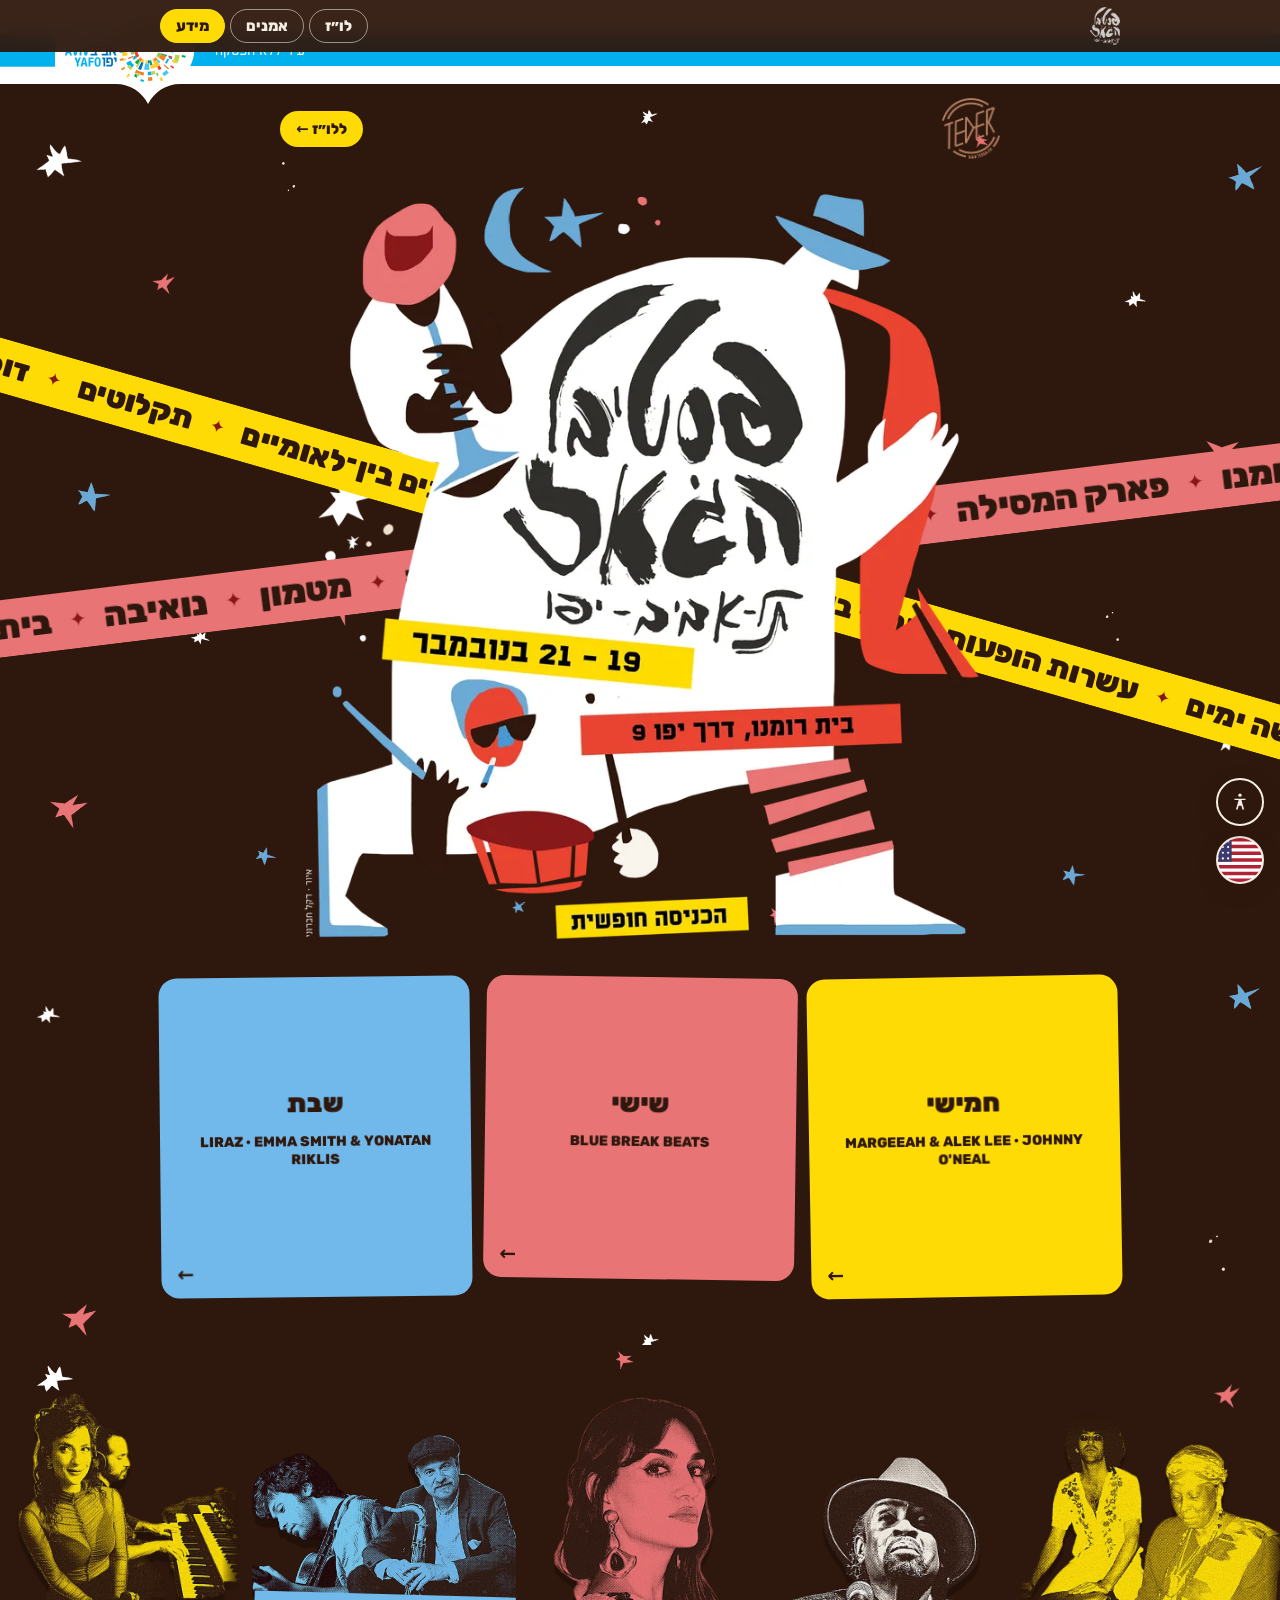
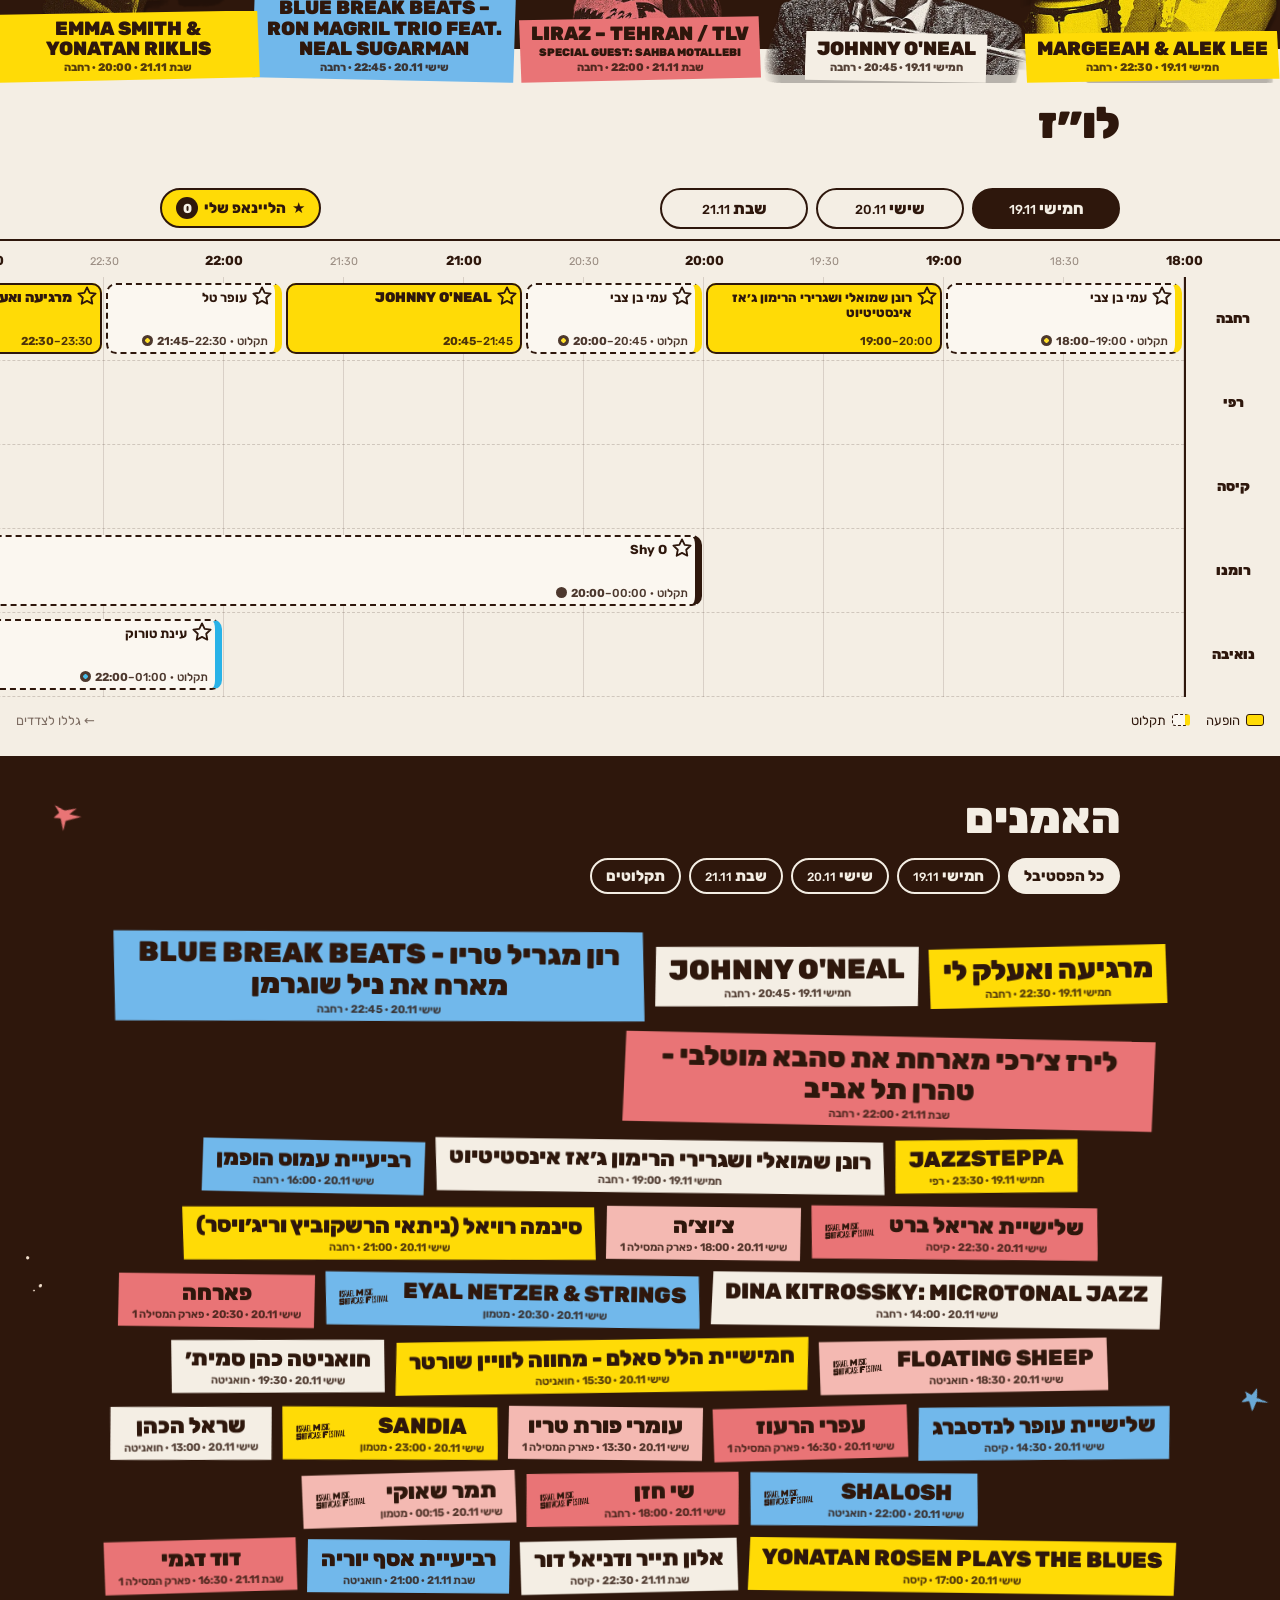
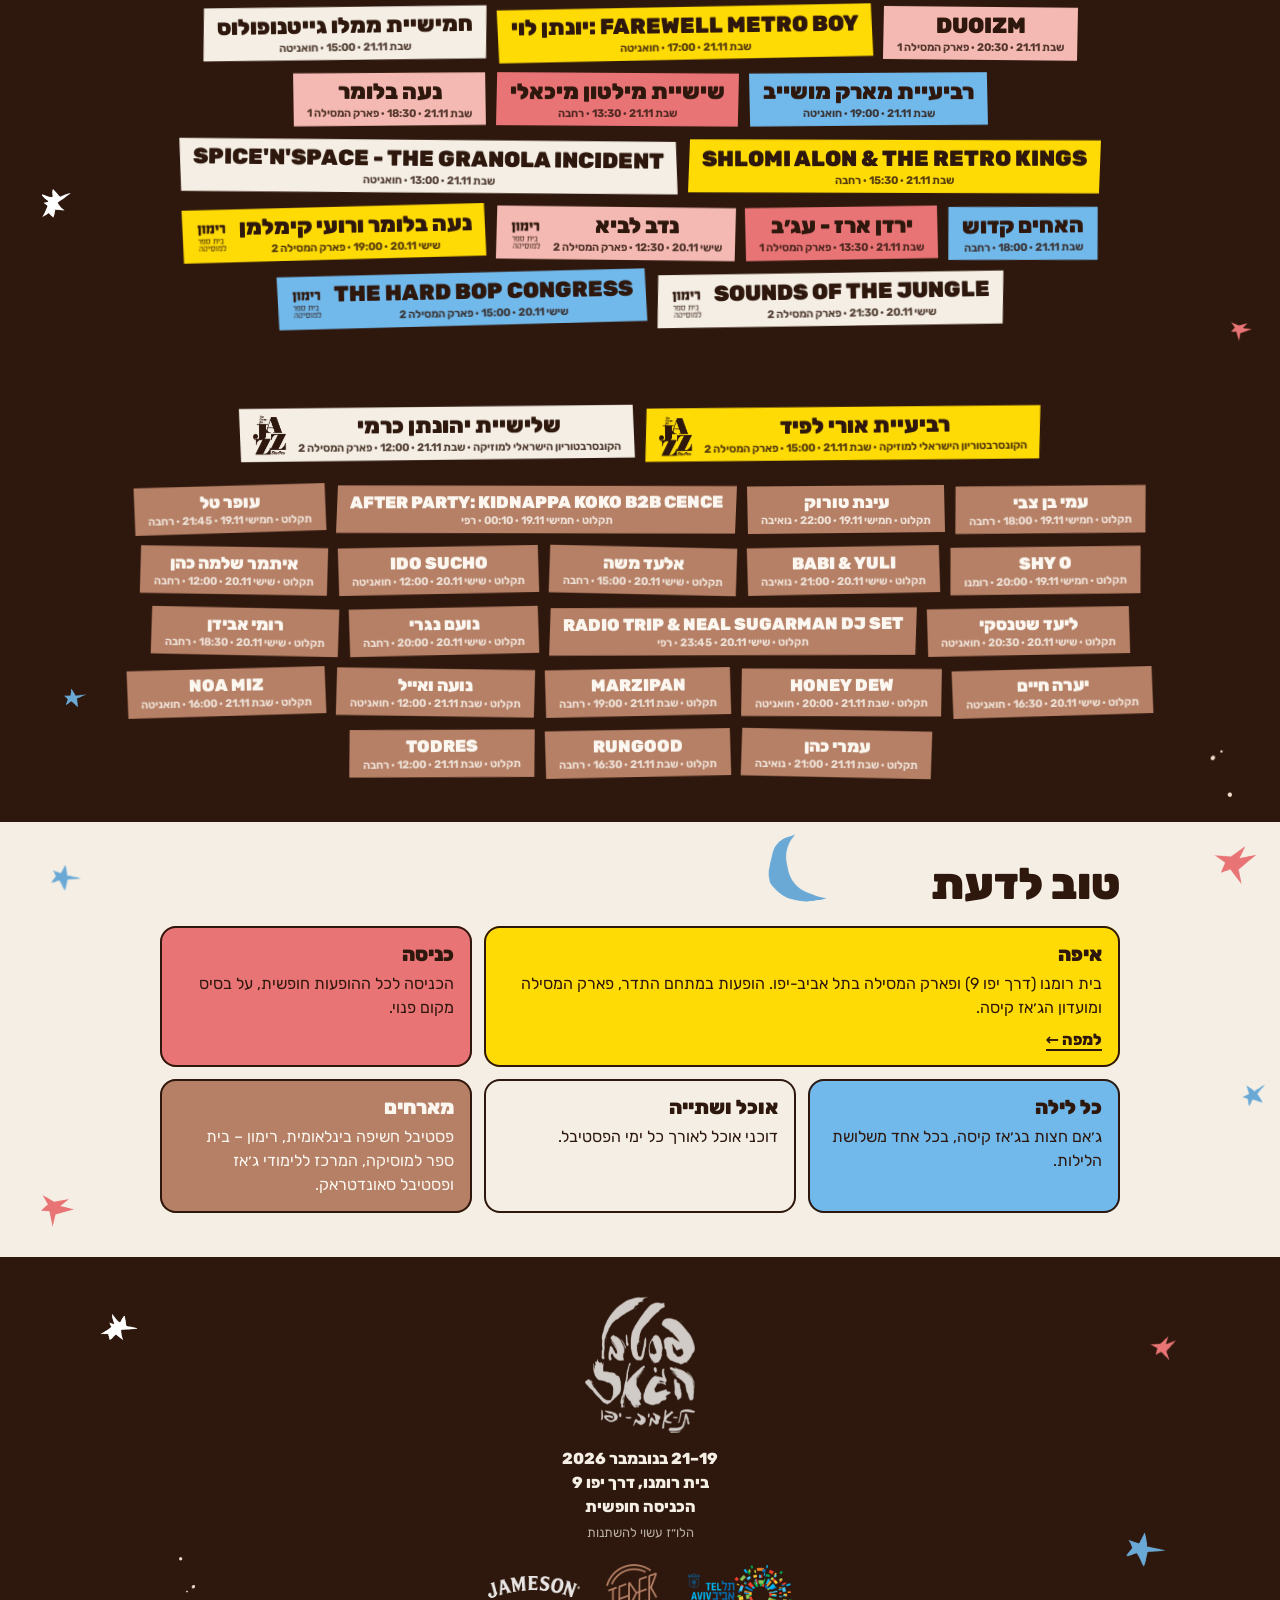
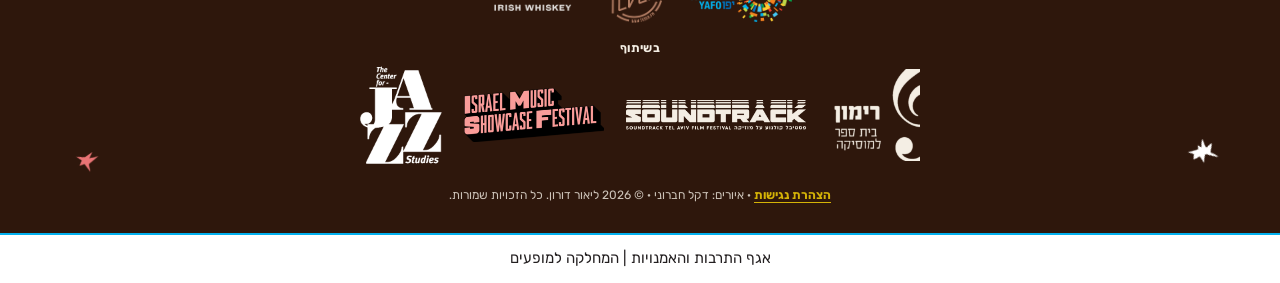
==== commit 62323c34: "Artist window: soft open and close on desktop and phones (no bounce or tilt, gentler curves) Co-Auth" ====
--- a/index.html
+++ b/index.html
@@ -58,7 +58,7 @@
 <link rel="icon" type="image/png" href="favicon.png">
 <link rel="apple-touch-icon" href="apple-touch-icon.png">
 <link rel="preload" href="fonts/rubik.woff2" as="font" type="font/woff2" crossorigin>
-<link rel="stylesheet" href="style.css?v=20261116b">
+<link rel="stylesheet" href="style.css?v=20261116c">
 </head>
 <body>
 
@@ -211,11 +211,11 @@
 </dialog>
 
 
-<script src="data.js?v=20261116b"></script>
-<script src="names.js?v=20261116b"></script>
-<script src="lineup.js?v=20261116b"></script>
-<script src="artists-info.js?v=20261116b" onerror="void 0"></script>
-<script src="app.js?v=20261116b"></script>
-<script src="a11y.js?v=20261116b"></script>
+<script src="data.js?v=20261116c"></script>
+<script src="names.js?v=20261116c"></script>
+<script src="lineup.js?v=20261116c"></script>
+<script src="artists-info.js?v=20261116c" onerror="void 0"></script>
+<script src="app.js?v=20261116c"></script>
+<script src="a11y.js?v=20261116c"></script>
 </body>
 </html>
--- a/style.css
+++ b/style.css
@@ -394,6 +394,7 @@
 /* my lineup list */
 .mv-item.enter, .mv-day.enter, .empty.enter { animation: rise .45s calc(var(--i, 0) * 45ms) var(--ease-out) both; }
 @keyframes rise { from { opacity: 0; transform: translateY(12px); } }
+@keyframes riseSoft { from { opacity: 0; transform: translateY(6px); } }
 .mv-item { transition: transform .15s var(--ease-out); }
 .mv-item:active { transform: scale(.98); }
 .empty.enter .big { display: inline-block; animation: popIn .6s .15s var(--ease-spring) both; }
@@ -402,7 +403,7 @@
 .artist[open]::backdrop { animation: fadeIn .25s ease both; }
 @keyframes fadeIn { from { opacity: 0; } }
 .a-sheet { animation: up .38s var(--ease-out); }
-.fresh .a-head > *, .fresh .a-facts > div, .fresh .a-actions > *, .fresh .a-same { animation: rise .4s var(--ease-out) both; }
+.fresh .a-head > *, .fresh .a-facts > div, .fresh .a-actions > *, .fresh .a-same { animation: riseSoft .45s var(--ease-out) both; }
 .a-kind { animation-delay: .06s !important; } .a-name { animation-delay: .1s !important; } .a-en { animation-delay: .14s !important; }
 .a-facts > div:nth-child(1) { animation-delay: .16s; } .a-facts > div:nth-child(2) { animation-delay: .2s; } .a-facts > div:nth-child(3) { animation-delay: .24s; }
 .a-actions > :nth-child(1) { animation-delay: .26s; } .a-actions > :nth-child(2) { animation-delay: .3s; } .a-same { animation-delay: .34s; }
@@ -684,7 +685,7 @@
 
 /* artist window photo eases in */
 .a-photo img { animation: photoIn .6s var(--ease-out) both; }
-@keyframes photoIn { from { opacity: 0; transform: scale(1.06); } }
+@keyframes photoIn { from { opacity: 0; transform: scale(1.02); } }
 
 /* filter chips: little press bounce */
 .ar-filters button[aria-selected="true"] { animation: popIn .35s var(--ease-spring); }
@@ -869,28 +870,23 @@
 
 /* ---------- artist window: springy open / slide-away close (phones) ---------- */
 @media (max-width: 759px) {
-  .a-sheet { animation: sheetUp .62s cubic-bezier(.2, .9, .25, 1.12) both; transform-origin: 50% 100%; }
+  .a-sheet { animation: sheetUp .5s var(--ease-sheet) both; will-change: transform; }
   .a-sheet::before {
     content: ""; position: sticky; top: 8px; z-index: 3; display: block; width: 44px; height: 5px; margin: 8px auto -13px;
     border-radius: 999px; background: rgba(46, 23, 12, .35);
   }
-  .artist[open]::backdrop { animation: fadeIn .35s ease both; }
-  .a-photo img { animation: photoIn .7s .12s var(--ease-out) both; }
-  .fresh .a-head > * { animation-duration: .5s; }
-  .a-close { animation: popIn .45s .25s var(--ease-spring) both; }
-}
-@keyframes sheetUp {
-  0%   { transform: translateY(100%) scale(.98); }
-  65%  { transform: translateY(-2.5%) scale(1); }
-  100% { transform: translateY(0); }
-}
-.artist.closing .a-sheet { animation: sheetDown .3s cubic-bezier(.5, 0, .9, .5) forwards !important; }
-.artist.closing::backdrop { animation: fadeOut .3s ease forwards; }
+  .artist[open]::backdrop { animation: fadeIn .4s ease both; }
+  .a-photo img { animation: photoIn .7s .1s var(--ease-out) both; }
+  .a-close { animation: fadeIn .3s .2s ease both; }
+}
+/* soft curves: quick start, long gentle settle, no bounce */
+:root { --ease-sheet: cubic-bezier(.32, .72, 0, 1); --ease-soft: cubic-bezier(.25, .8, .25, 1); --ease-soft-out: cubic-bezier(.45, 0, .55, 1); }
+@keyframes sheetUp { from { transform: translateY(100%); } to { transform: translateY(0); } }
+.artist.closing .a-sheet { animation: sheetDown .34s cubic-bezier(.4, 0, .2, 1) forwards !important; }
+.artist.closing::backdrop { animation: fadeOut .38s ease forwards; }
 @keyframes sheetDown { to { transform: translateY(105%); } }
 @keyframes fadeOut { to { opacity: 0; } }
 @media (min-width: 760px) {
-  .artist.closing .a-sheet { animation: sheetFade .25s ease forwards !important; }
-  @keyframes sheetFade { to { opacity: 0; transform: translateY(24px) scale(.98); } }
 }
 
 @media (max-width: 759px) { .hl-trumpet { left: -34px; width: 100px; } }
@@ -953,39 +949,33 @@
   .artist[open] { align-items: center; }
   .a-sheet {
     border-radius: 22px; max-height: 86vh;
-    animation: cardIn .6s cubic-bezier(.2, .9, .25, 1.15) both;
-    transform-origin: 50% 60%;
+    animation: cardIn .5s var(--ease-soft) both;
+    transform-origin: 50% 60%; will-change: transform, opacity;
     box-shadow: 0 30px 80px rgba(0, 0, 0, .45);
   }
   .a-photo img { border-radius: 22px 22px 0 0; animation: photoIn .8s .1s var(--ease-out) both; }
-  .artist[open]::backdrop { animation: blurIn .4s ease both; backdrop-filter: blur(4px); -webkit-backdrop-filter: blur(4px); }
-  .a-close { animation: popIn .45s .3s var(--ease-spring) both; }
-  .fresh .a-head > * { animation-duration: .55s; }
-}
-@keyframes cardIn {
-  0%   { opacity: 0; transform: translateY(60px) rotate(-3deg) scale(.86); }
-  60%  { opacity: 1; transform: translateY(-6px) rotate(.6deg) scale(1.01); }
-  100% { transform: none; }
-}
-@keyframes blurIn { from { opacity: 0; backdrop-filter: blur(0); -webkit-backdrop-filter: blur(0); } }
-@media (min-width: 760px) {
-  .artist.closing .a-sheet { animation: cardOut .28s cubic-bezier(.5, 0, .9, .5) forwards !important; }
-  @keyframes cardOut { to { opacity: 0; transform: translateY(40px) rotate(2deg) scale(.92); } }
+  .artist[open]::backdrop { animation: fadeIn .35s ease both; }
+  .a-close { animation: fadeIn .3s .15s ease both; }
+}
+@keyframes cardIn { from { opacity: 0; transform: translateY(18px) scale(.97); } to { opacity: 1; transform: none; } }
+@media (min-width: 760px) {
+  .artist.closing .a-sheet { animation: cardOut .3s var(--ease-soft-out) forwards !important; }
+  @keyframes cardOut { to { opacity: 0; transform: translateY(10px) scale(.98); } }
 }
 
 /* ---------- phones: smooth sheet (one GPU transform, no competing animations) ---------- */
 @media (max-width: 759px) {
   .a-sheet {
-    animation: sheetSlide .46s cubic-bezier(.32, .72, 0, 1) both !important;
+    animation: sheetSlide .55s var(--ease-soft) both !important;
     will-change: transform; contain: layout paint; backface-visibility: hidden;
   }
   @keyframes sheetSlide { from { transform: translate3d(0, 100%, 0); } to { transform: translate3d(0, 0, 0); } }
-  .artist.closing .a-sheet { animation: sheetSlideOut .26s cubic-bezier(.4, 0, 1, 1) forwards !important; }
+  .artist.closing .a-sheet { animation: sheetSlideOut .38s var(--ease-soft-out) forwards !important; }
   @keyframes sheetSlideOut { to { transform: translate3d(0, 100%, 0); } }
   /* the content arrives with the sheet instead of animating separately */
   .fresh .a-head > *, .fresh .a-facts > div, .fresh .a-actions > *, .fresh .a-same,
   .a-photo img, .a-close { animation: none !important; }
-  .artist[open]::backdrop { animation: fadeIn .3s ease both; }
+  .artist[open]::backdrop { animation: fadeIn .45s ease both; }
 }
 
 /* artist window: keep the scrollbar inside the rounded corners */
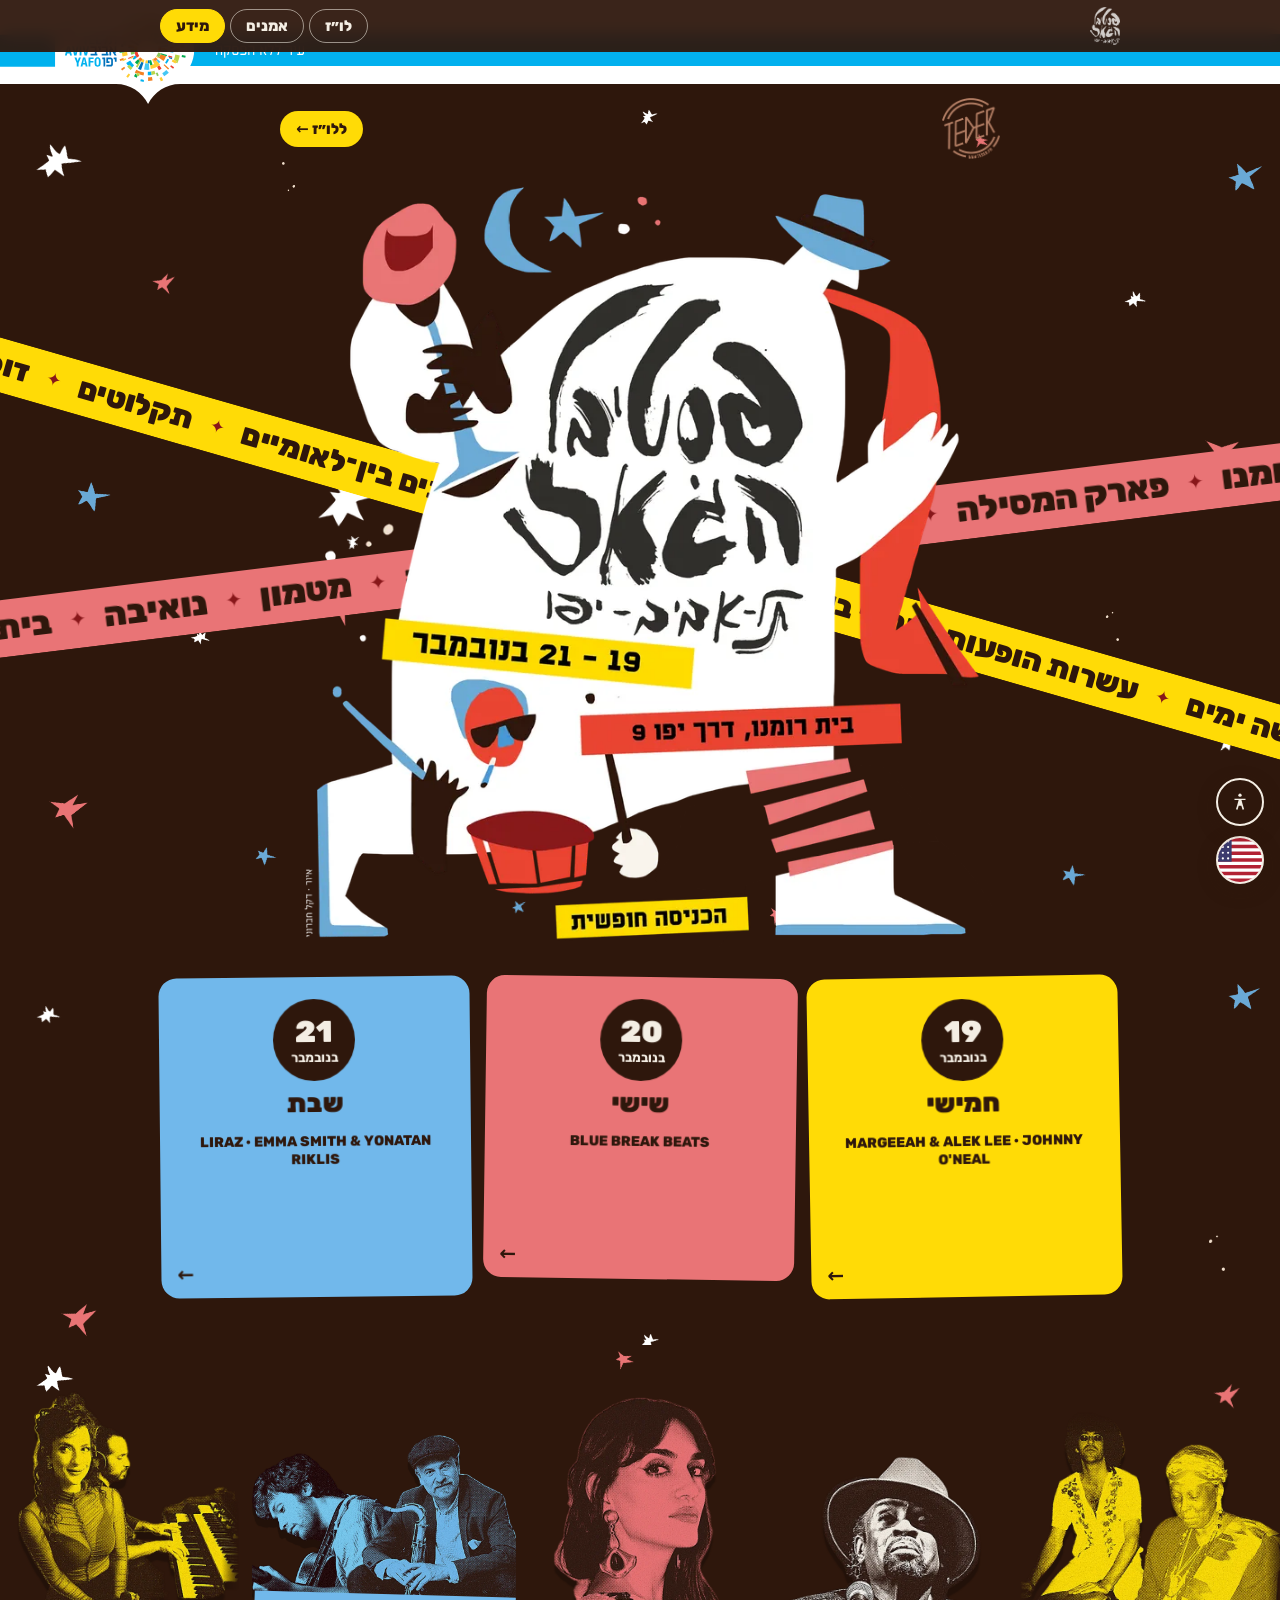
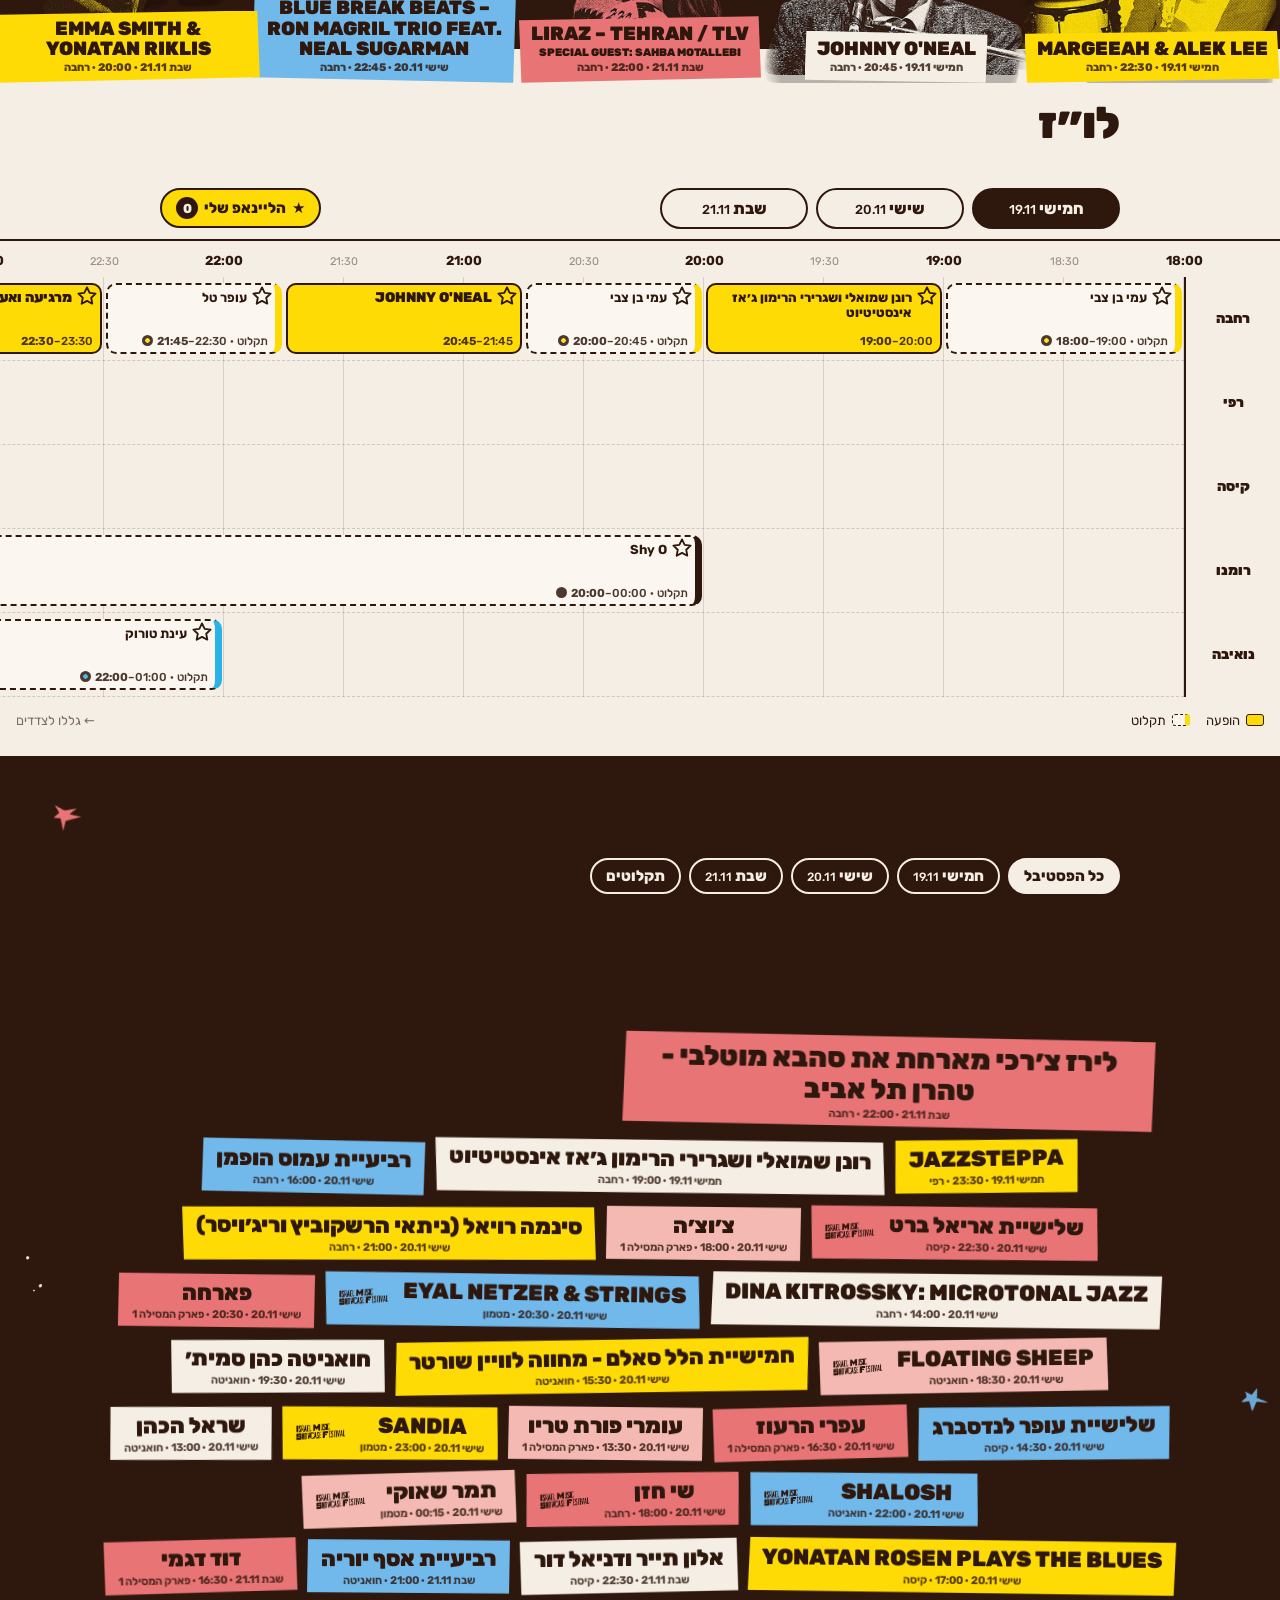
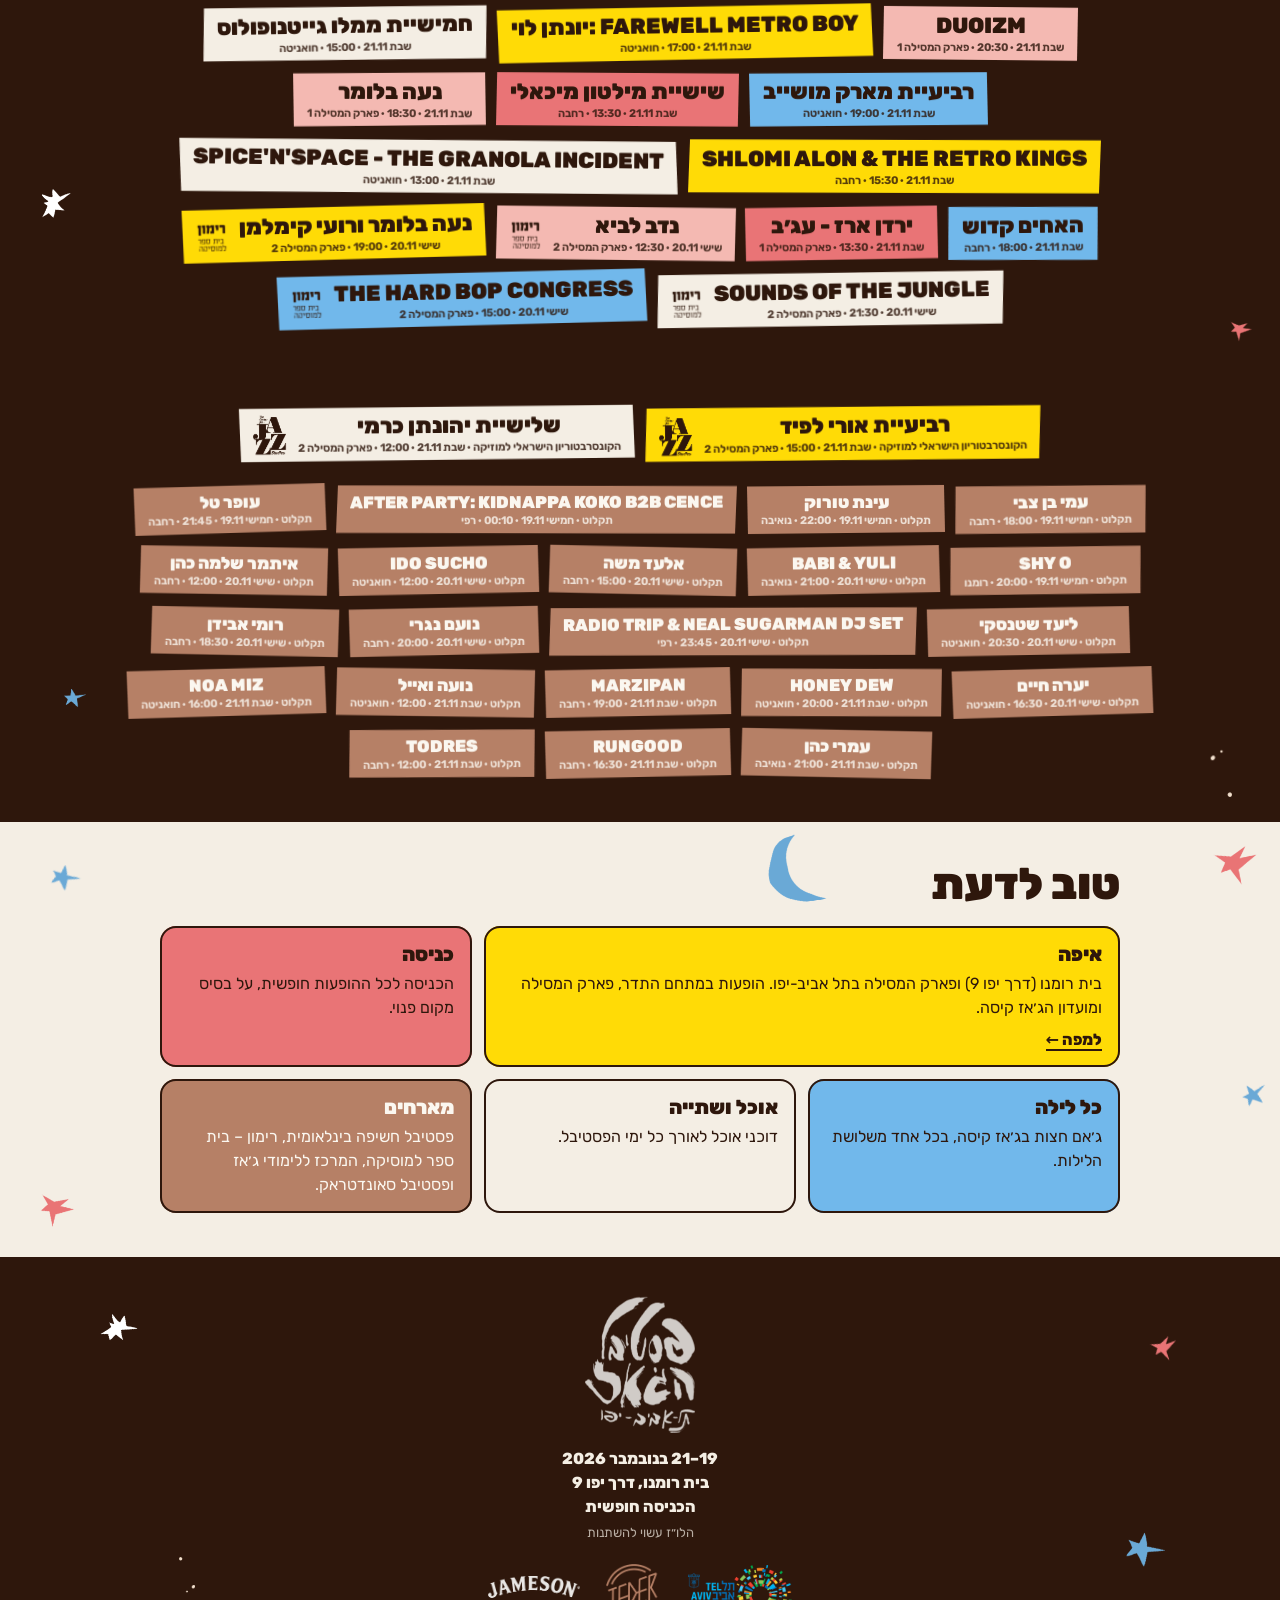
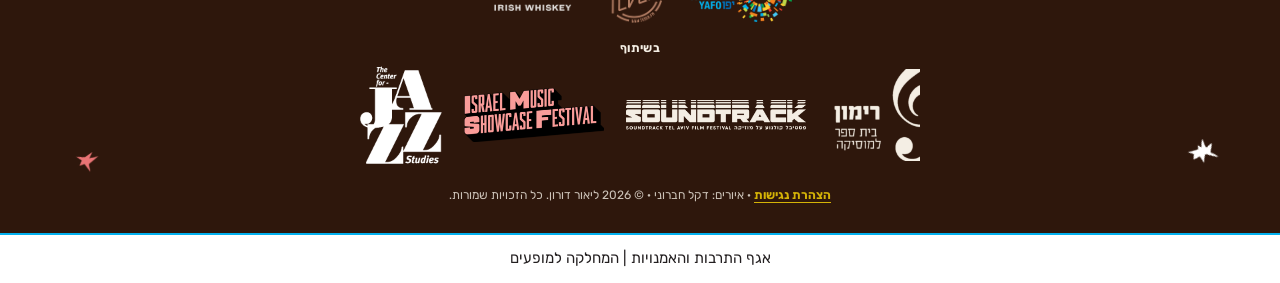
==== commit 30e23e34: "Artist window: focus the window itself on open, so phones don't jump to the close button mid-slide C" ====
--- a/index.html
+++ b/index.html
@@ -58,7 +58,7 @@
 <link rel="icon" type="image/png" href="favicon.png">
 <link rel="apple-touch-icon" href="apple-touch-icon.png">
 <link rel="preload" href="fonts/rubik.woff2" as="font" type="font/woff2" crossorigin>
-<link rel="stylesheet" href="style.css?v=20261116c">
+<link rel="stylesheet" href="style.css?v=20261116d">
 </head>
 <body>
 
@@ -202,7 +202,7 @@
 </footer>
 <div class="muni-foot" role="region" aria-label="הפקה"><p class="mf-text">אגף התרבות והאמנויות | המחלקה למופעים</p></div>
 
-<dialog class="artist" id="artist" aria-labelledby="artist-title">
+<dialog class="artist" id="artist" aria-labelledby="artist-title" autofocus tabindex="-1">
   <div class="a-sheet">
     <button class="a-close" aria-label="סגירה">✕</button>
     <div id="artist-body"></div>
@@ -211,11 +211,11 @@
 </dialog>
 
 
-<script src="data.js?v=20261116c"></script>
-<script src="names.js?v=20261116c"></script>
-<script src="lineup.js?v=20261116c"></script>
-<script src="artists-info.js?v=20261116c" onerror="void 0"></script>
-<script src="app.js?v=20261116c"></script>
-<script src="a11y.js?v=20261116c"></script>
+<script src="data.js?v=20261116d"></script>
+<script src="names.js?v=20261116d"></script>
+<script src="lineup.js?v=20261116d"></script>
+<script src="artists-info.js?v=20261116d" onerror="void 0"></script>
+<script src="app.js?v=20261116d"></script>
+<script src="a11y.js?v=20261116d"></script>
 </body>
 </html>
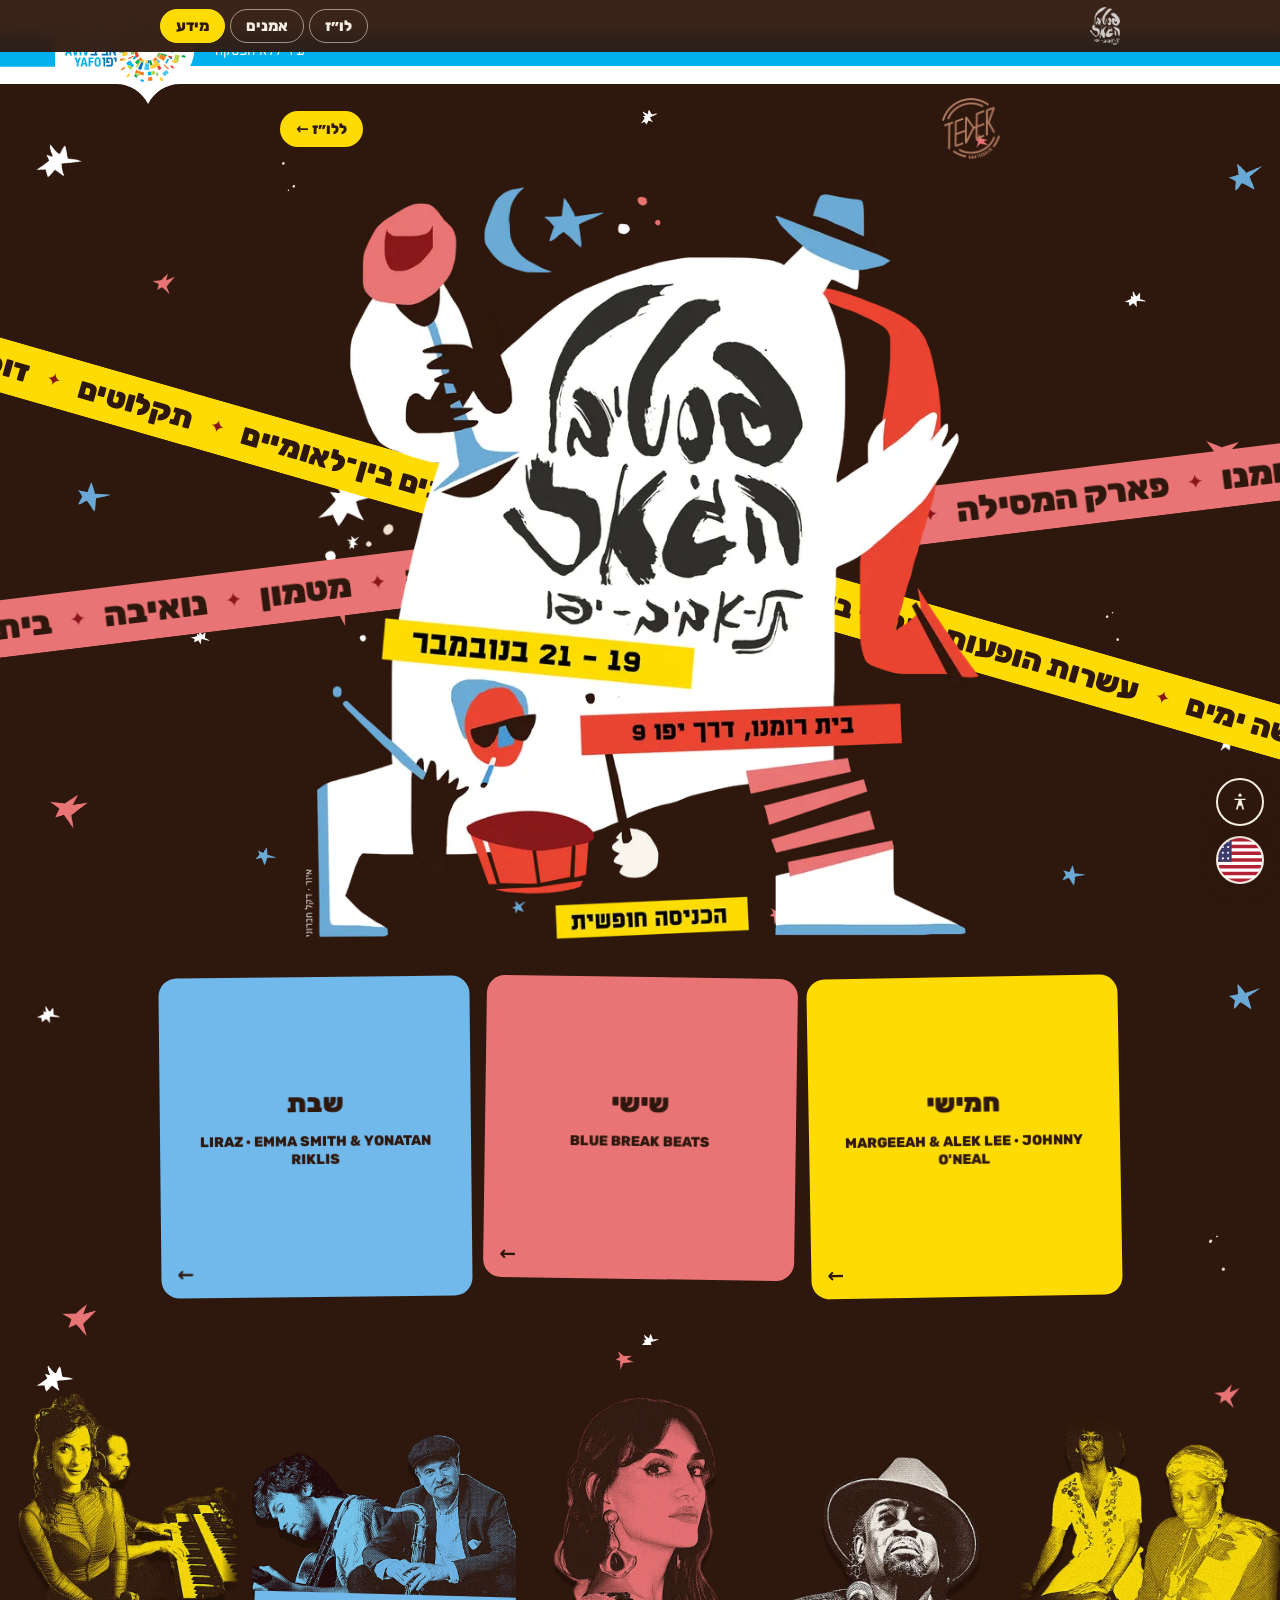
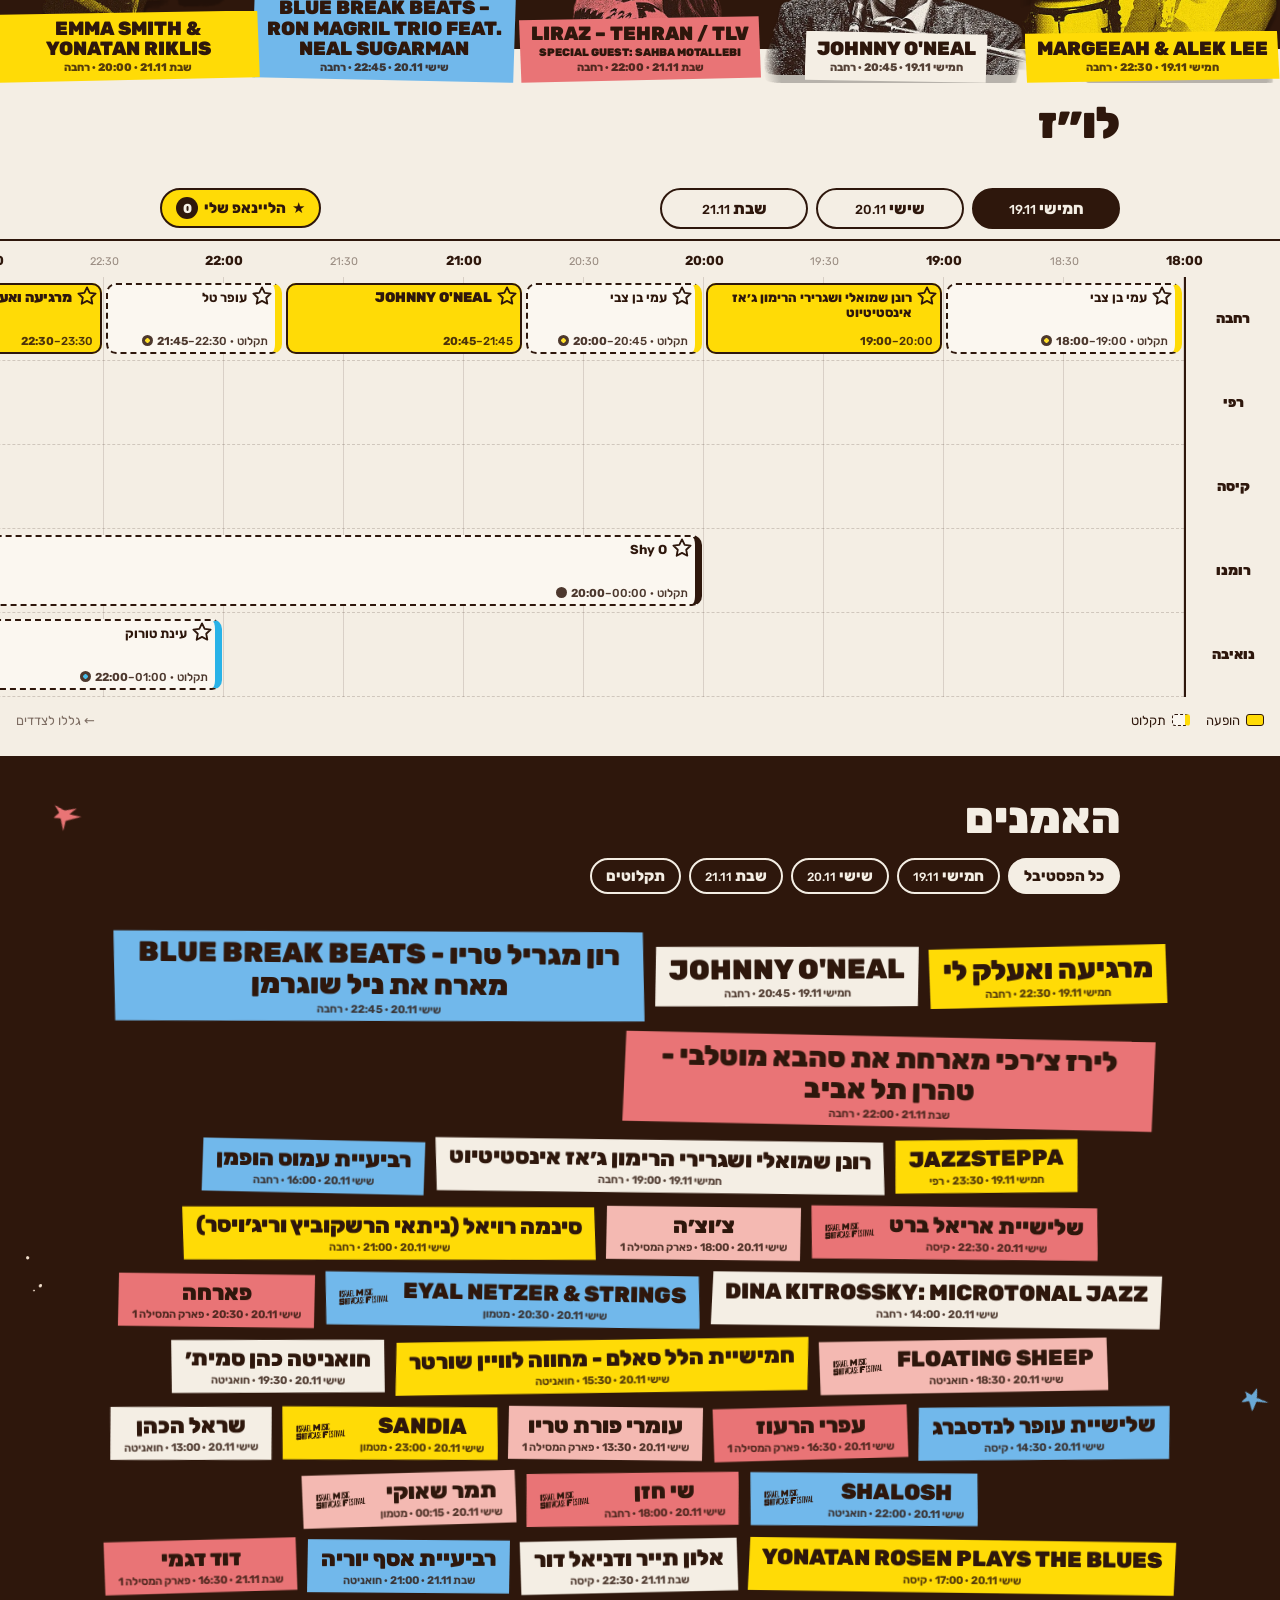
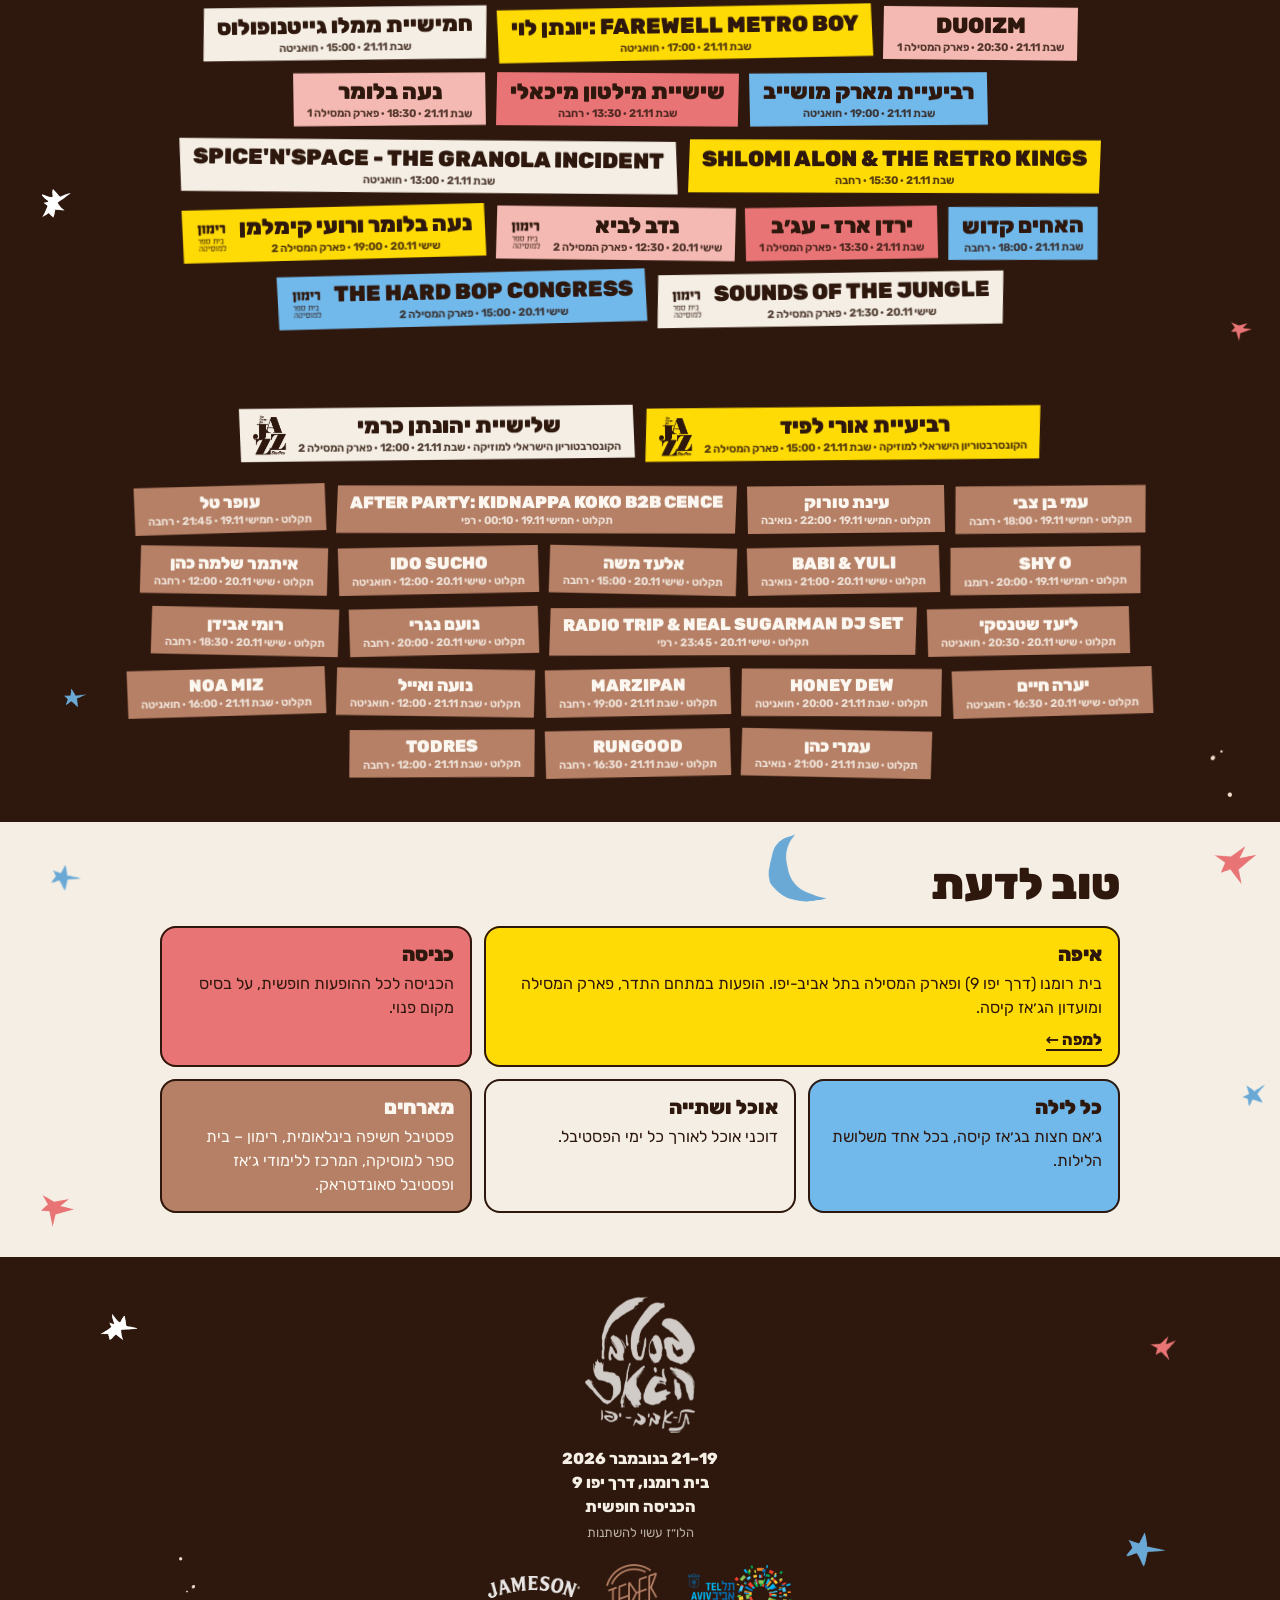
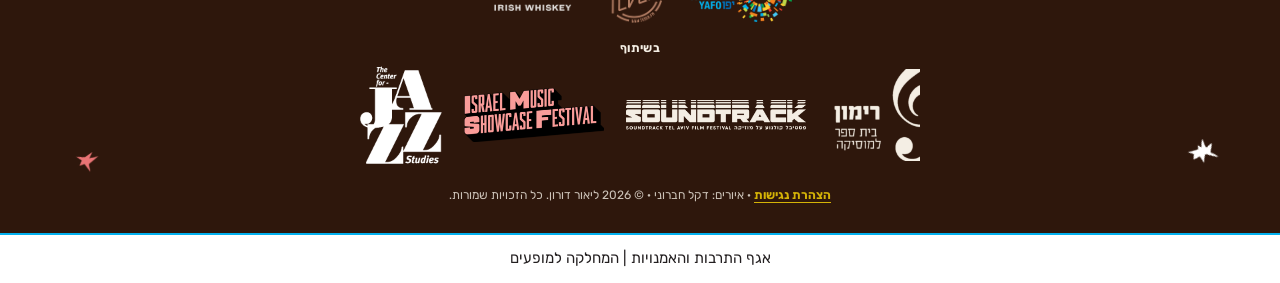
==== commit 721264b4: "English bios for all remaining artists on the English page Co-Authored-By: Claude Opus 5.5 <noreply@" ====
--- a/index.html
+++ b/index.html
@@ -58,7 +58,7 @@
 <link rel="icon" type="image/png" href="favicon.png">
 <link rel="apple-touch-icon" href="apple-touch-icon.png">
 <link rel="preload" href="fonts/rubik.woff2" as="font" type="font/woff2" crossorigin>
-<link rel="stylesheet" href="style.css?v=20261116d">
+<link rel="stylesheet" href="style.css?v=20261116e">
 </head>
 <body>
 
@@ -211,11 +211,11 @@
 </dialog>
 
 
-<script src="data.js?v=20261116d"></script>
-<script src="names.js?v=20261116d"></script>
-<script src="lineup.js?v=20261116d"></script>
-<script src="artists-info.js?v=20261116d" onerror="void 0"></script>
-<script src="app.js?v=20261116d"></script>
-<script src="a11y.js?v=20261116d"></script>
+<script src="data.js?v=20261116e"></script>
+<script src="names.js?v=20261116e"></script>
+<script src="lineup.js?v=20261116e"></script>
+<script src="artists-info.js?v=20261116e" onerror="void 0"></script>
+<script src="app.js?v=20261116e"></script>
+<script src="a11y.js?v=20261116e"></script>
 </body>
 </html>
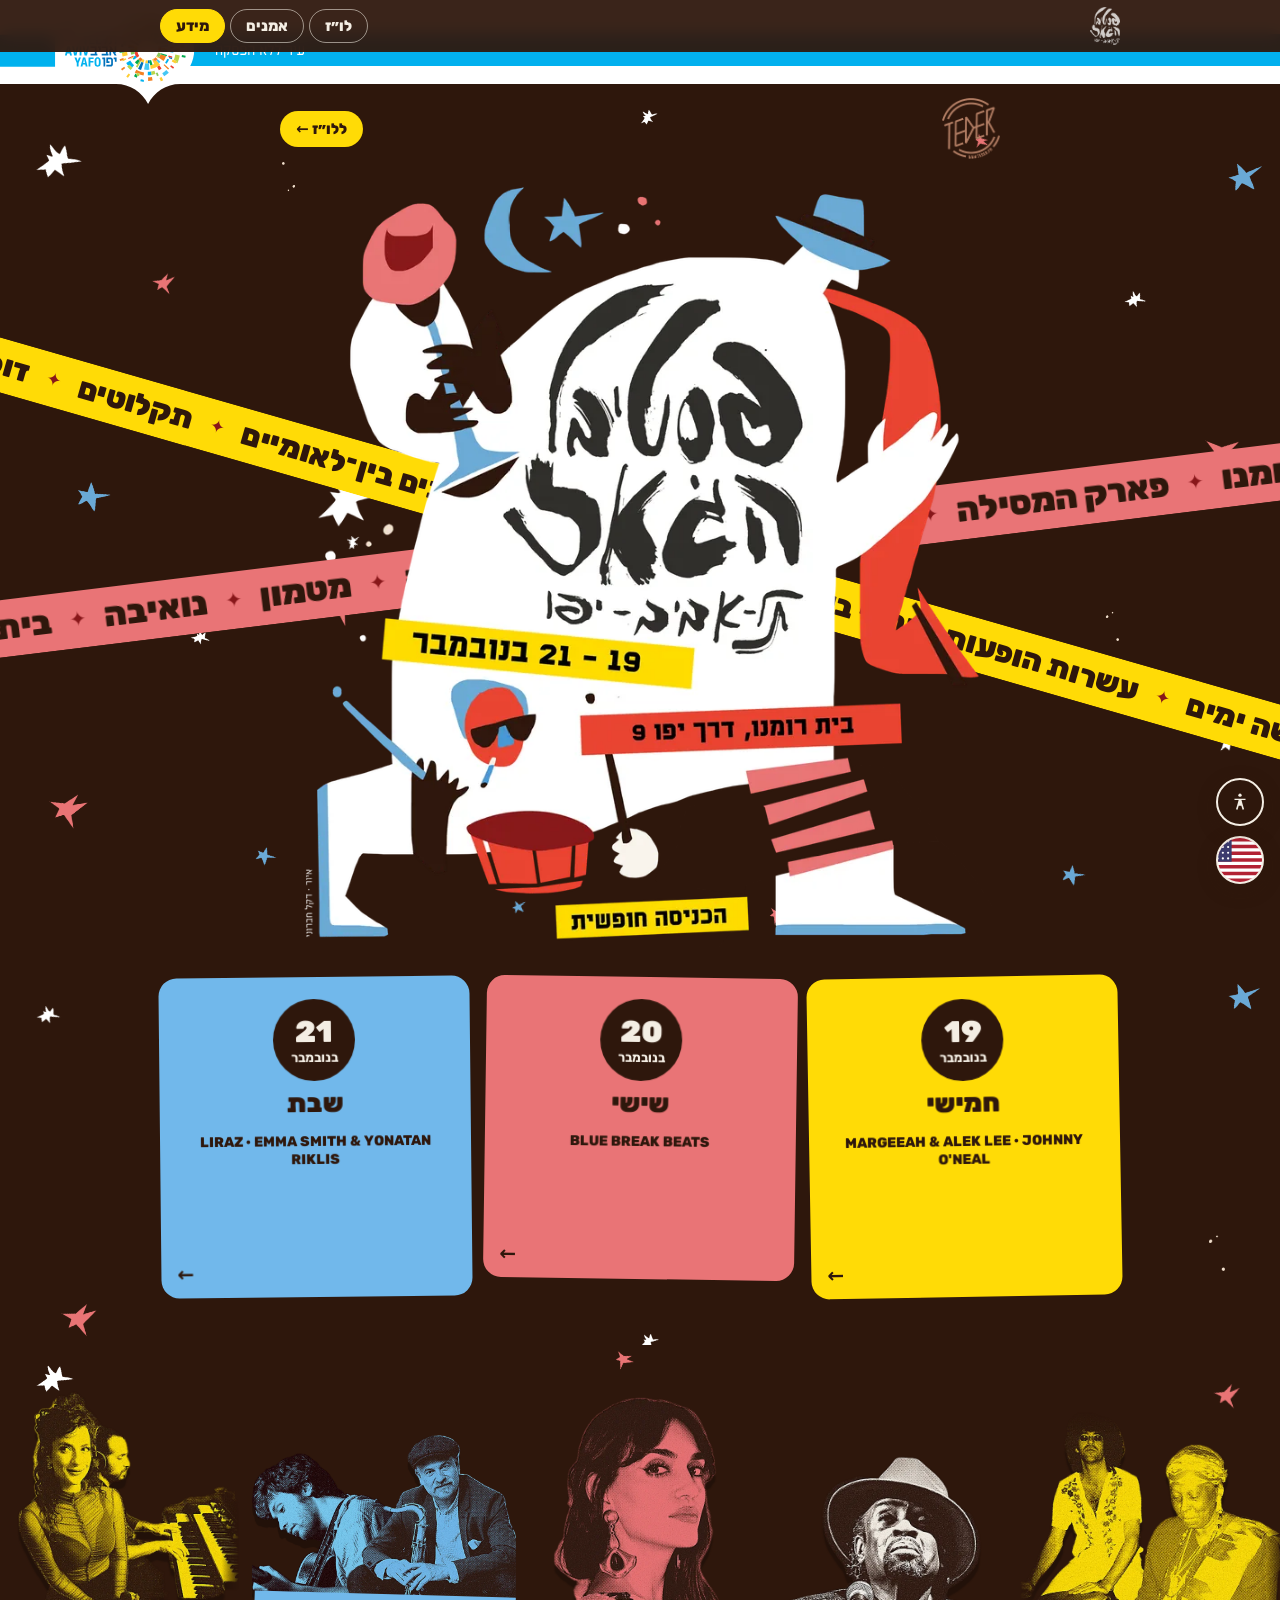
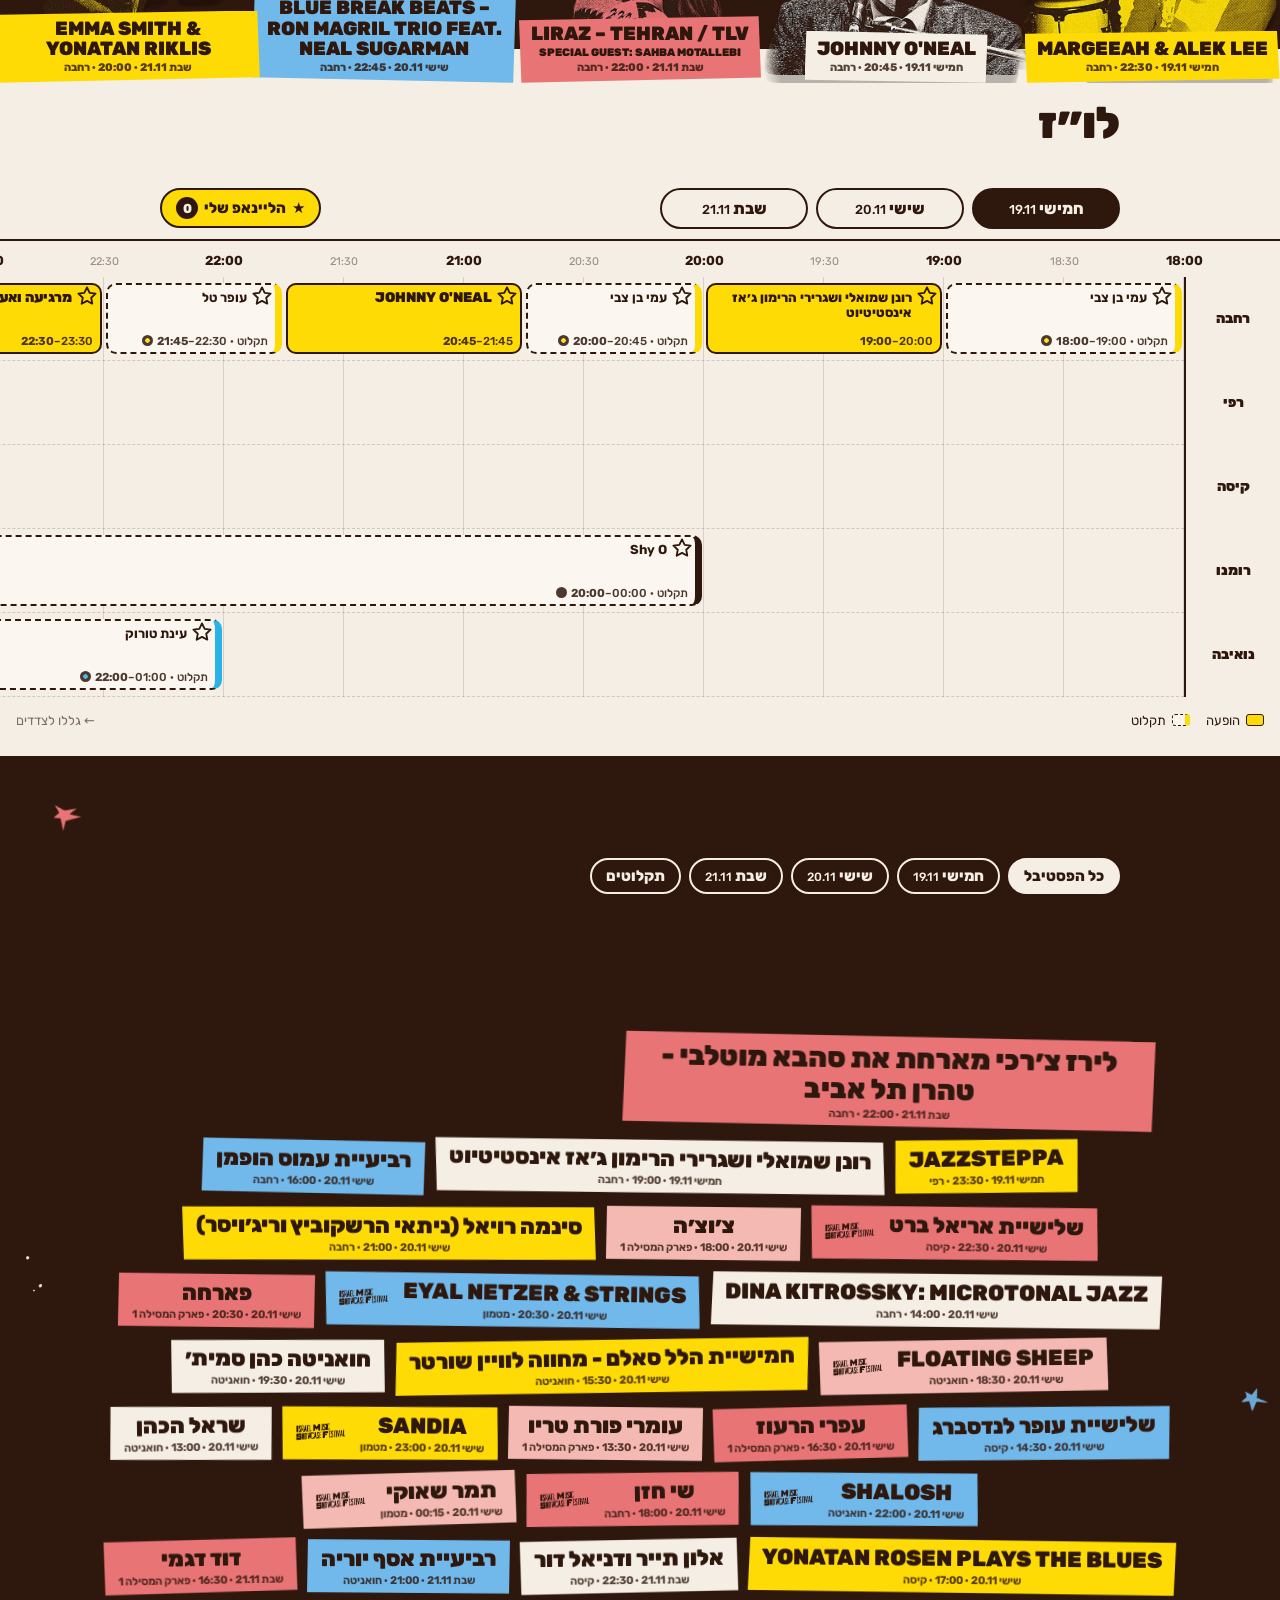
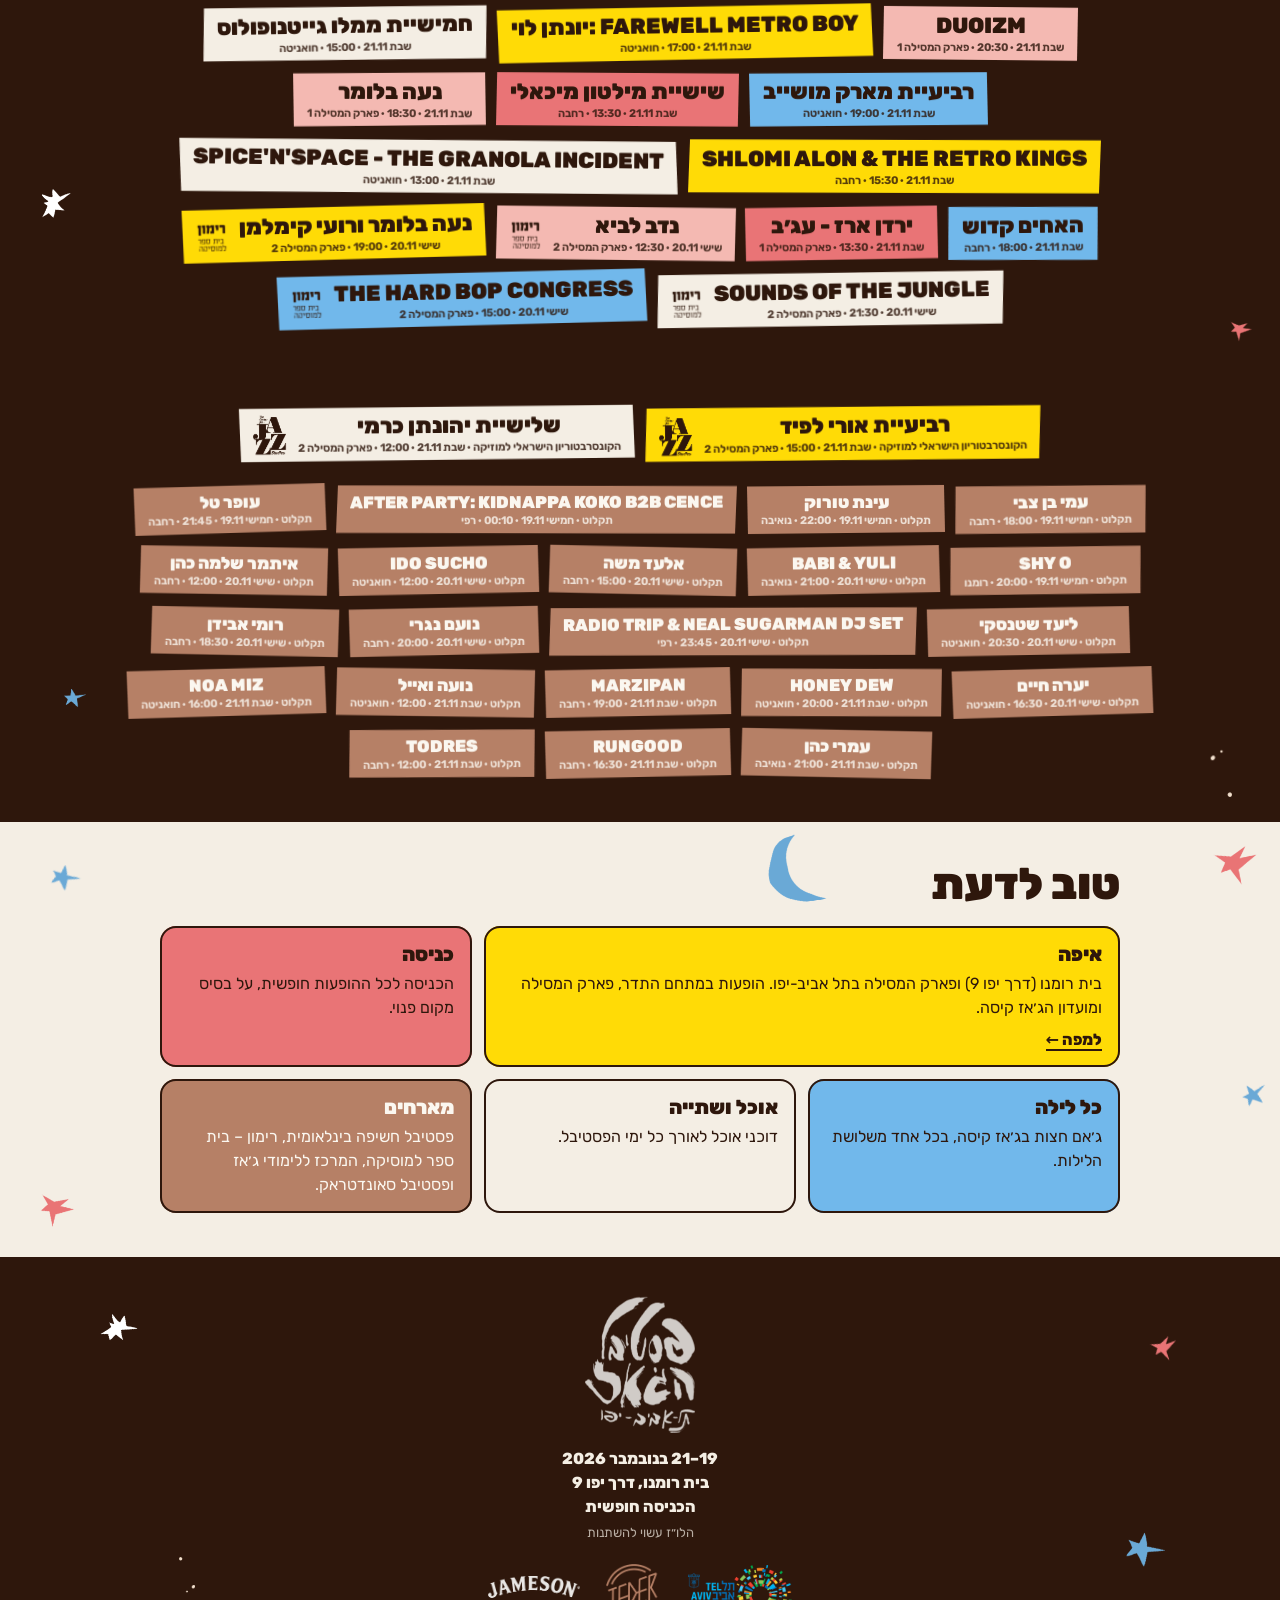
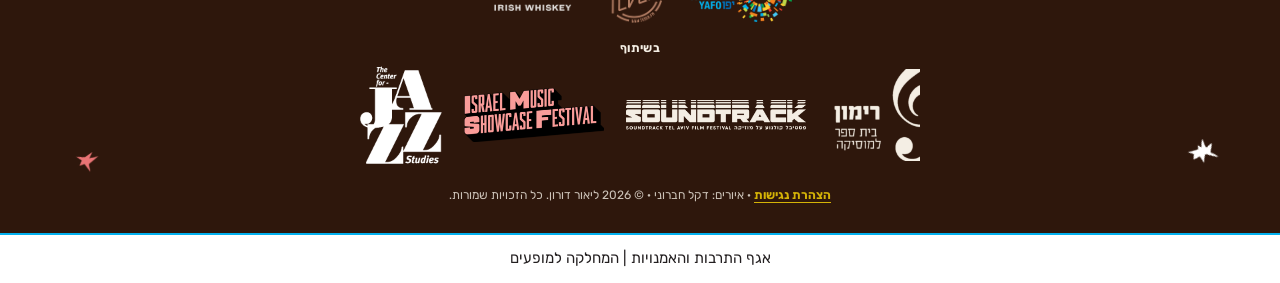
==== commit 60b4bedf: "Liraz: photo by Shai Franco in her artist window Co-Authored-By: Claude Opus 5.5 <noreply@anthropic." ====
--- a/index.html
+++ b/index.html
@@ -58,7 +58,7 @@
 <link rel="icon" type="image/png" href="favicon.png">
 <link rel="apple-touch-icon" href="apple-touch-icon.png">
 <link rel="preload" href="fonts/rubik.woff2" as="font" type="font/woff2" crossorigin>
-<link rel="stylesheet" href="style.css?v=20261116e">
+<link rel="stylesheet" href="style.css?v=20261116f">
 </head>
 <body>
 
@@ -211,11 +211,11 @@
 </dialog>
 
 
-<script src="data.js?v=20261116e"></script>
-<script src="names.js?v=20261116e"></script>
-<script src="lineup.js?v=20261116e"></script>
-<script src="artists-info.js?v=20261116e" onerror="void 0"></script>
-<script src="app.js?v=20261116e"></script>
-<script src="a11y.js?v=20261116e"></script>
+<script src="data.js?v=20261116f"></script>
+<script src="names.js?v=20261116f"></script>
+<script src="lineup.js?v=20261116f"></script>
+<script src="artists-info.js?v=20261116f" onerror="void 0"></script>
+<script src="app.js?v=20261116f"></script>
+<script src="a11y.js?v=20261116f"></script>
 </body>
 </html>
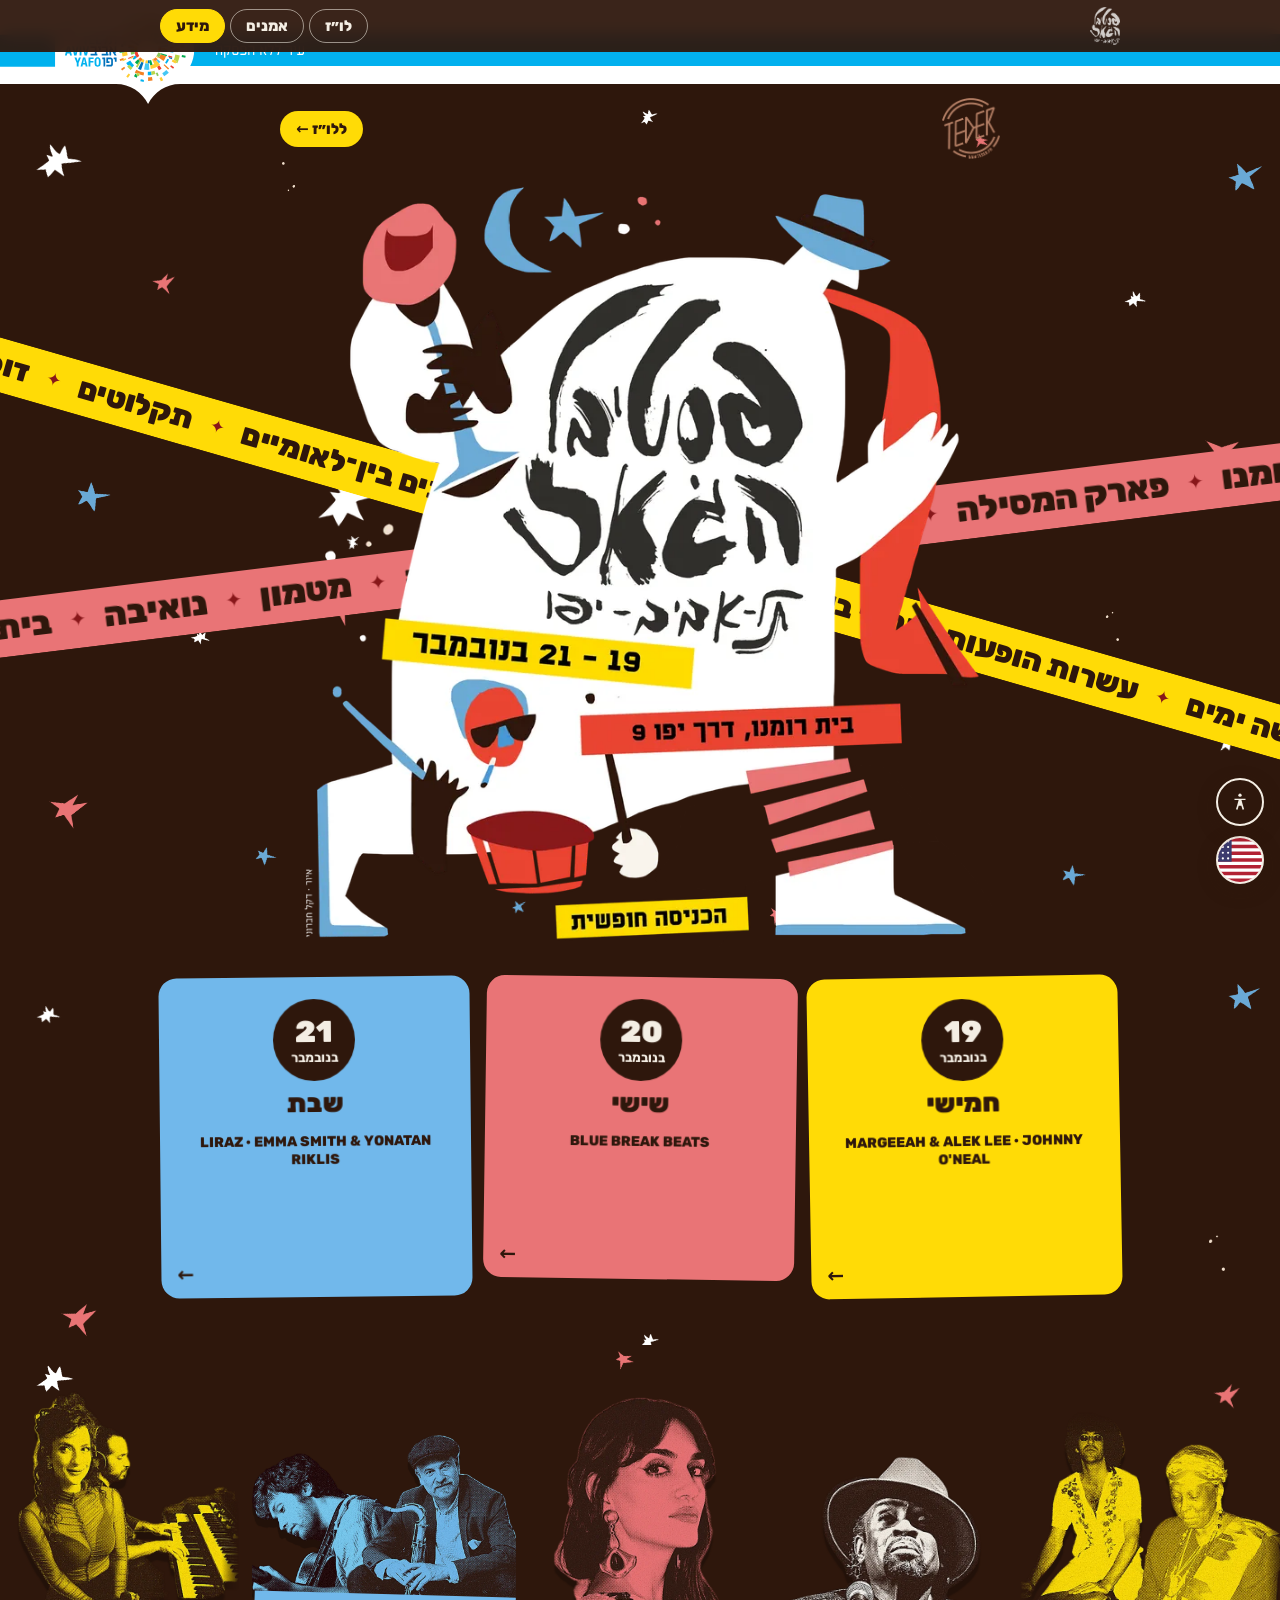
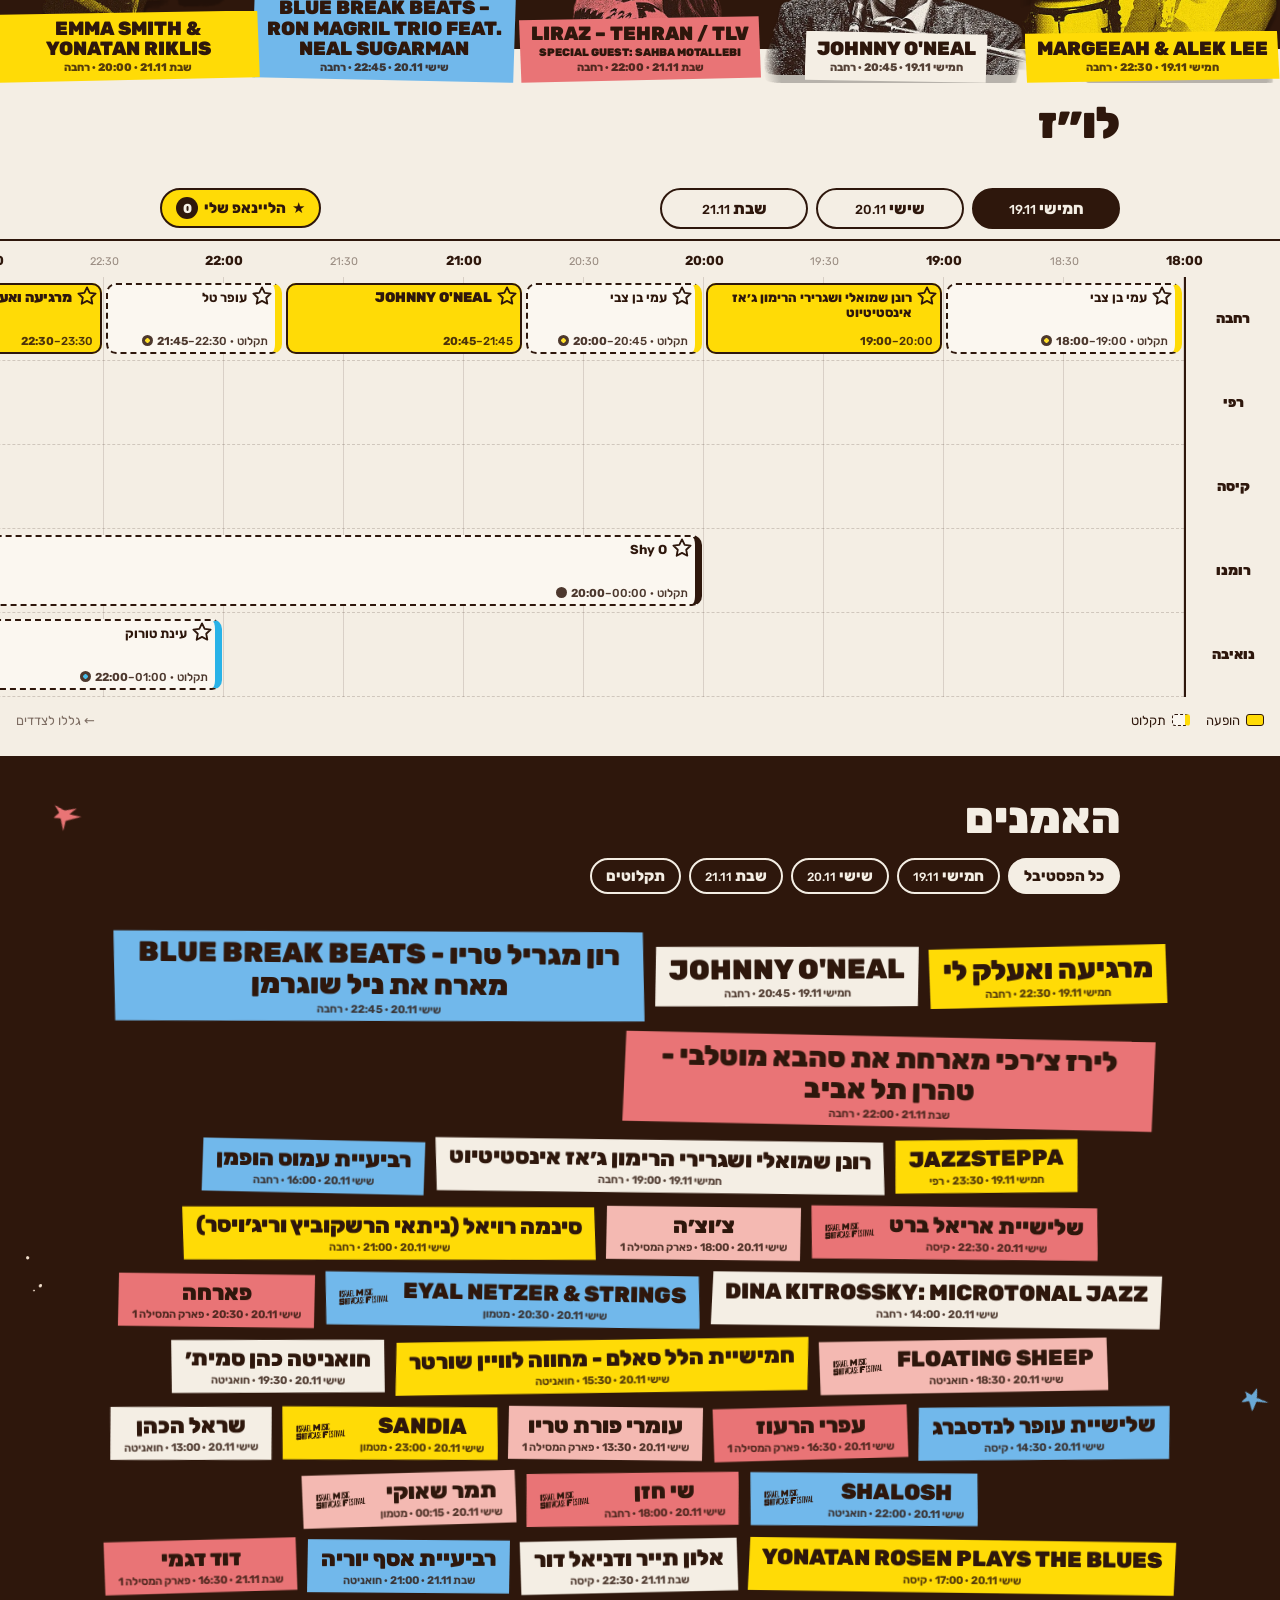
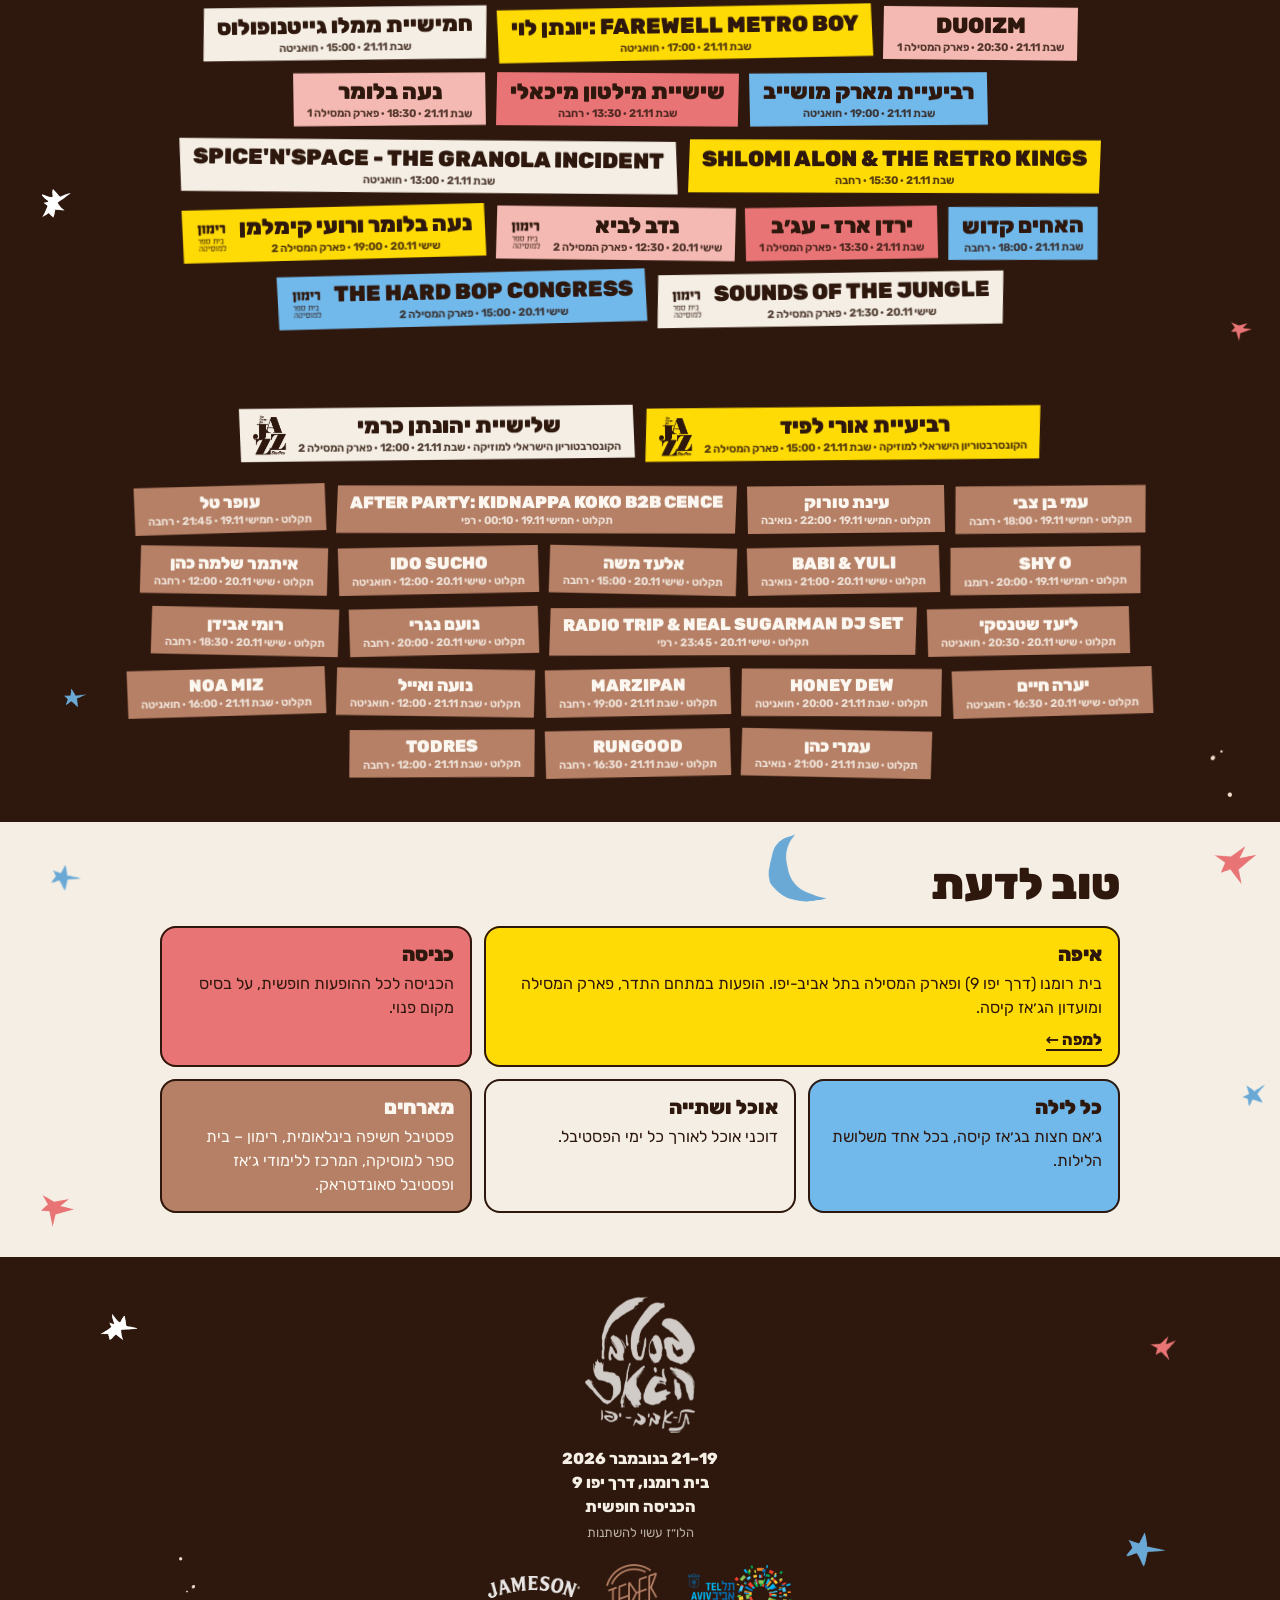
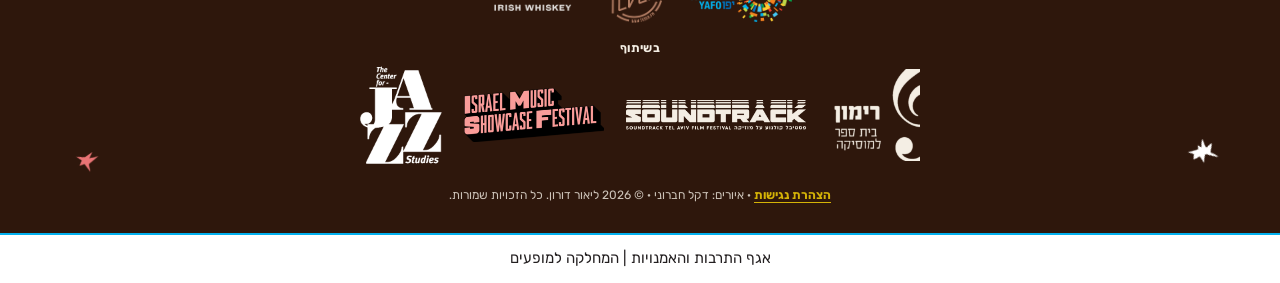
==== commit a53bc7ba: "Retry scripts and styles that fail to load (brief 503s from GitHub Pages left some visitors with a b" ====
--- a/index.html
+++ b/index.html
@@ -58,7 +58,13 @@
 <link rel="icon" type="image/png" href="favicon.png">
 <link rel="apple-touch-icon" href="apple-touch-icon.png">
 <link rel="preload" href="fonts/rubik.woff2" as="font" type="font/woff2" crossorigin>
-<link rel="stylesheet" href="style.css?v=20261116f">
+<link rel="stylesheet" href="style.css?v=20261117a" onerror="var n=+(this.dataset.r||0);if(n<4){this.dataset.r=n+1;var h=this.href.split('&r=')[0],l=this;setTimeout(function(){l.href=h+'&r='+(n+1)+'-'+Date.now()},500*(n+1))}">
+<link rel="preload" as="script" href="data.js?v=20261117a">
+<link rel="preload" as="script" href="names.js?v=20261117a">
+<link rel="preload" as="script" href="lineup.js?v=20261117a">
+<link rel="preload" as="script" href="artists-info.js?v=20261117a">
+<link rel="preload" as="script" href="app.js?v=20261117a">
+<link rel="preload" as="script" href="a11y.js?v=20261117a">
 </head>
 <body>
 
@@ -211,11 +217,21 @@
 </dialog>
 
 
-<script src="data.js?v=20261116f"></script>
-<script src="names.js?v=20261116f"></script>
-<script src="lineup.js?v=20261116f"></script>
-<script src="artists-info.js?v=20261116f" onerror="void 0"></script>
-<script src="app.js?v=20261116f"></script>
-<script src="a11y.js?v=20261116f"></script>
+<script>
+// Loads the scripts in order; a file that fails (e.g. a brief 503 from the host) is retried up to 4 times.
+(function () {
+  var q = "?v=20261117a", files = ["data.js", "names.js", "lineup.js", "artists-info.js", "app.js", "a11y.js"], i = 0;
+  function go(n) {
+    if (i >= files.length) return;
+    var s = document.createElement("script");
+    s.src = files[i] + q + (n ? "&r=" + n + "-" + Date.now() : "");
+    s.async = false;
+    s.onload = function () { i++; go(0); };
+    s.onerror = function () { s.remove(); if (n < 4) setTimeout(function () { go(n + 1); }, 500 * (n + 1)); else { i++; go(0); } };
+    document.body.appendChild(s);
+  }
+  go(0);
+})();
+</script>
 </body>
 </html>
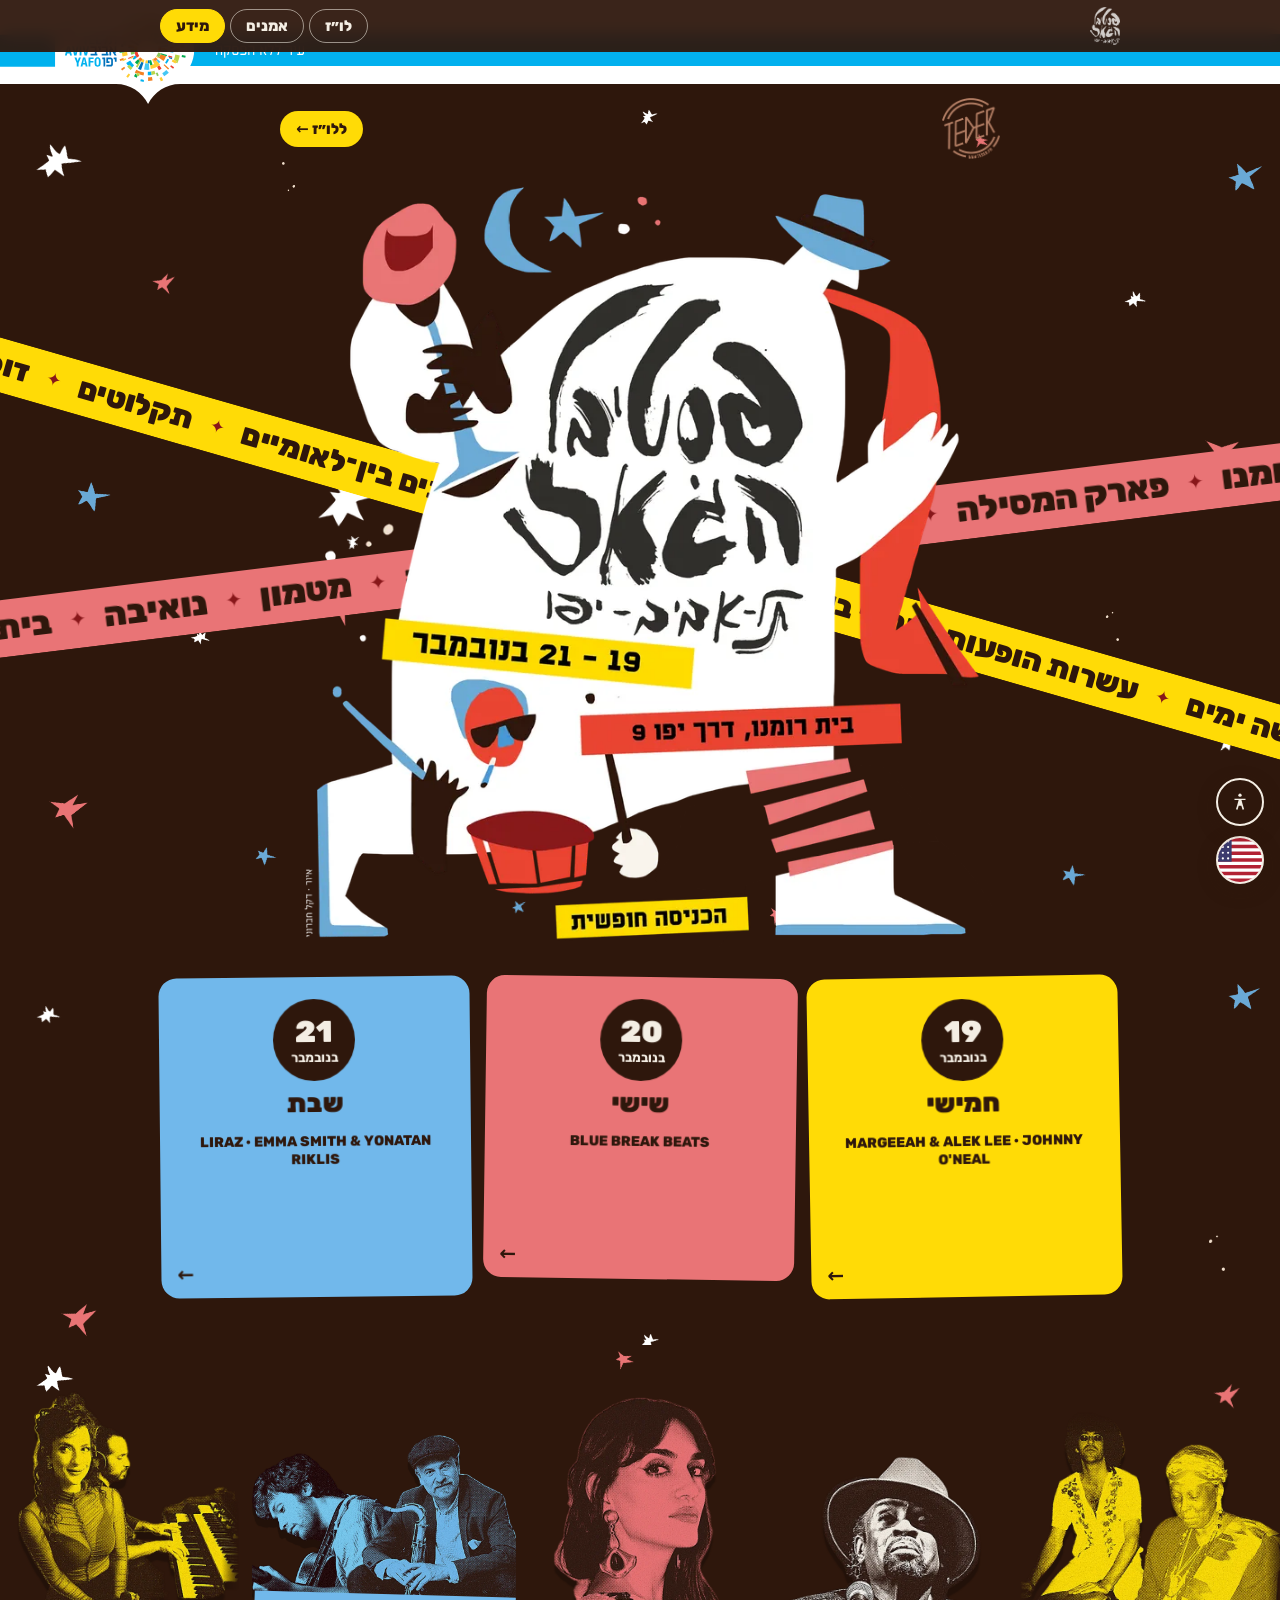
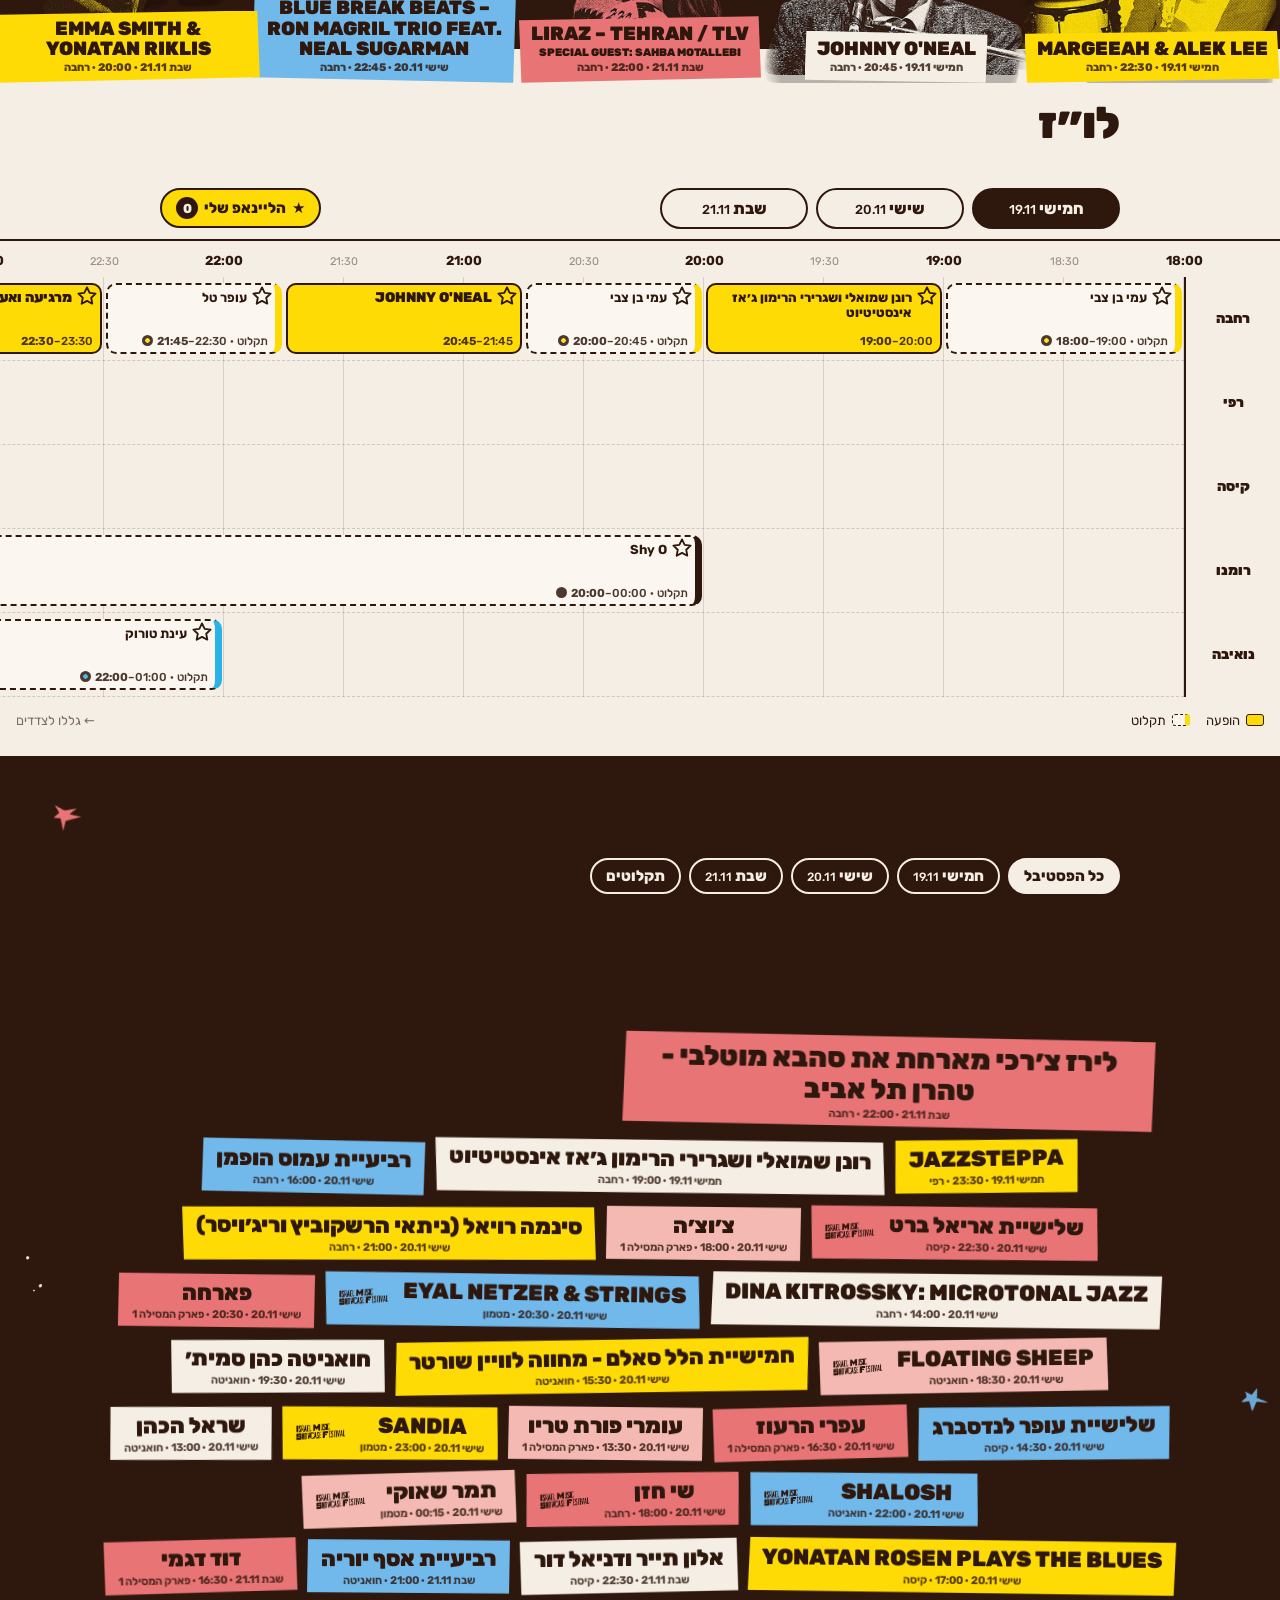
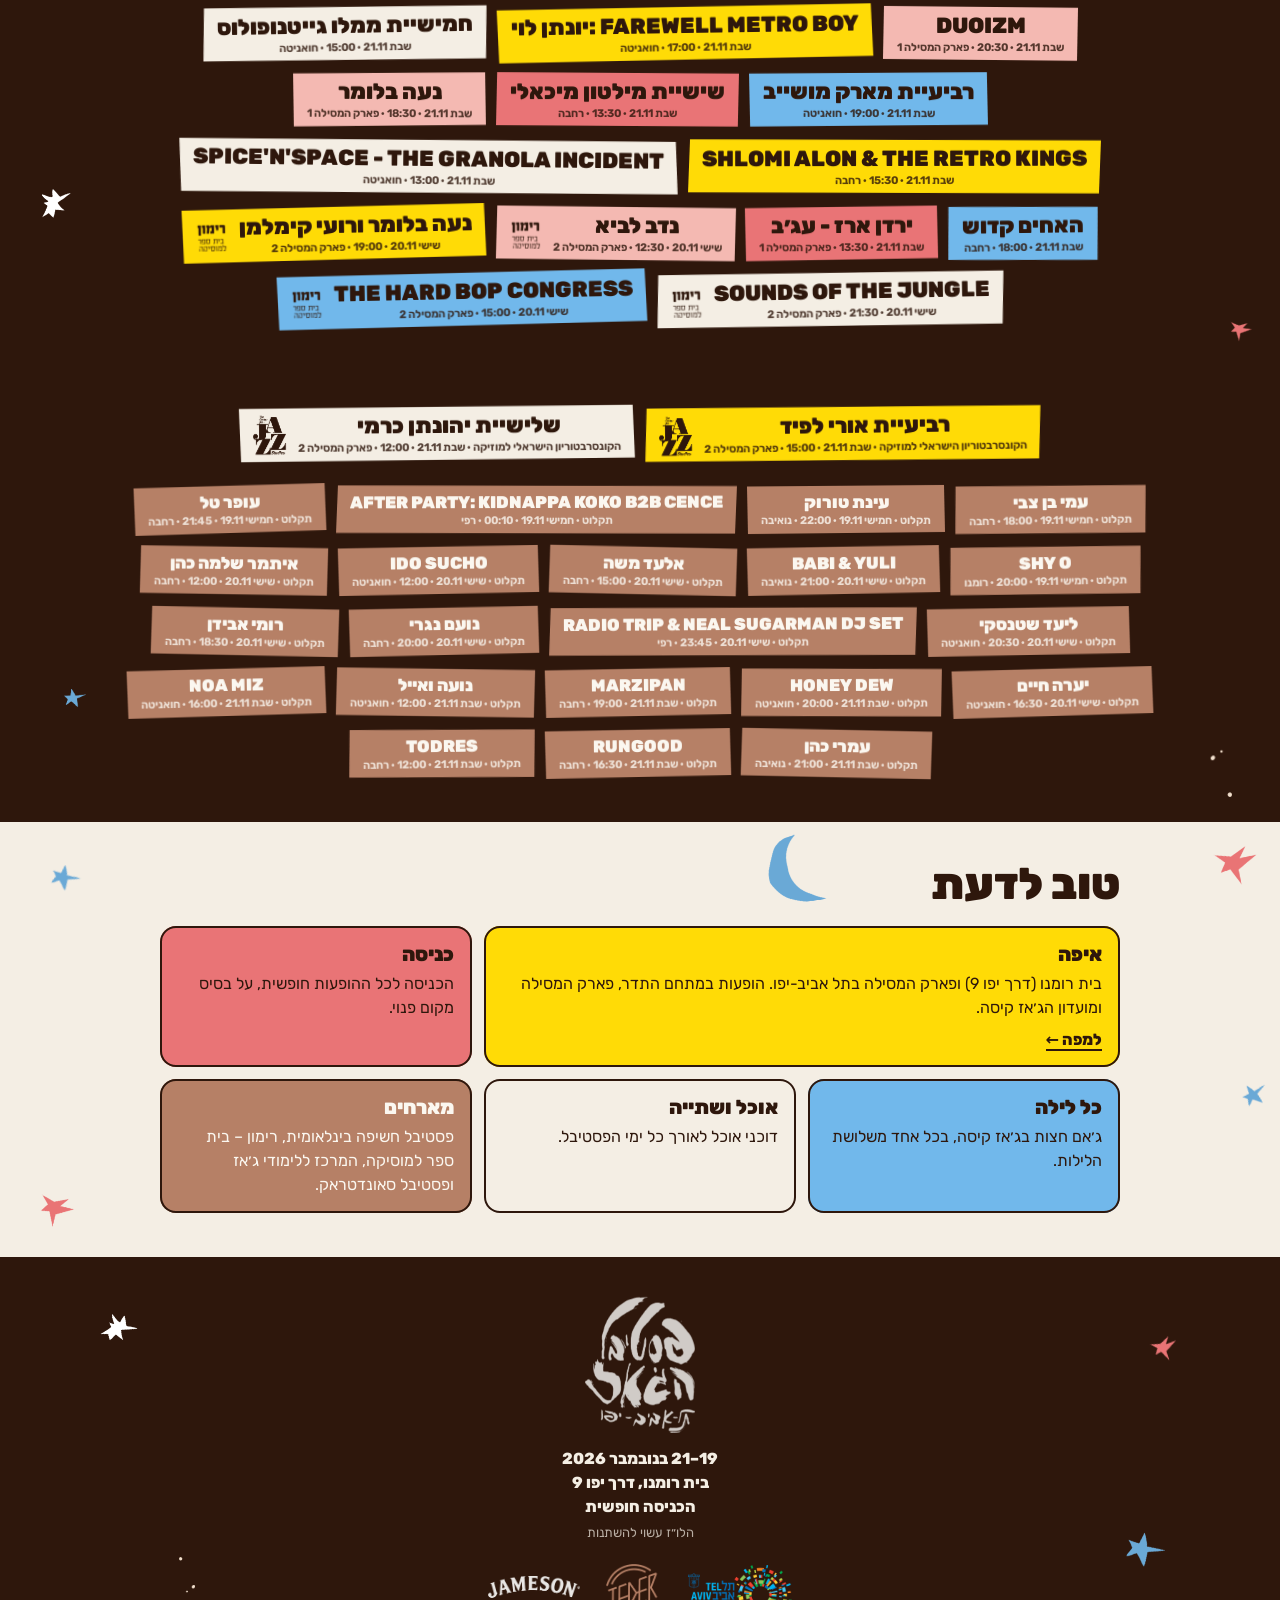
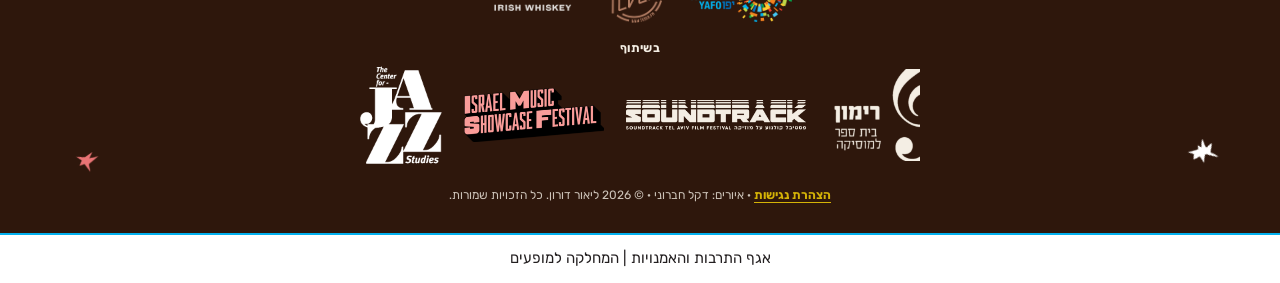
==== commit c1299306: "Visit counting with Cloudflare Web Analytics (no cookies) Co-Authored-By: Claude Opus 5.5 <noreply@a" ====
--- a/index.html
+++ b/index.html
@@ -58,13 +58,13 @@
 <link rel="icon" type="image/png" href="favicon.png">
 <link rel="apple-touch-icon" href="apple-touch-icon.png">
 <link rel="preload" href="fonts/rubik.woff2" as="font" type="font/woff2" crossorigin>
-<link rel="stylesheet" href="style.css?v=20261117a" onerror="var n=+(this.dataset.r||0);if(n<4){this.dataset.r=n+1;var h=this.href.split('&r=')[0],l=this;setTimeout(function(){l.href=h+'&r='+(n+1)+'-'+Date.now()},500*(n+1))}">
-<link rel="preload" as="script" href="data.js?v=20261117a">
-<link rel="preload" as="script" href="names.js?v=20261117a">
-<link rel="preload" as="script" href="lineup.js?v=20261117a">
-<link rel="preload" as="script" href="artists-info.js?v=20261117a">
-<link rel="preload" as="script" href="app.js?v=20261117a">
-<link rel="preload" as="script" href="a11y.js?v=20261117a">
+<link rel="stylesheet" href="style.css?v=20261117b" onerror="var n=+(this.dataset.r||0);if(n<4){this.dataset.r=n+1;var h=this.href.split('&r=')[0],l=this;setTimeout(function(){l.href=h+'&r='+(n+1)+'-'+Date.now()},500*(n+1))}">
+<link rel="preload" as="script" href="data.js?v=20261117b">
+<link rel="preload" as="script" href="names.js?v=20261117b">
+<link rel="preload" as="script" href="lineup.js?v=20261117b">
+<link rel="preload" as="script" href="artists-info.js?v=20261117b">
+<link rel="preload" as="script" href="app.js?v=20261117b">
+<link rel="preload" as="script" href="a11y.js?v=20261117b">
 </head>
 <body>
 
@@ -220,7 +220,7 @@
 <script>
 // Loads the scripts in order; a file that fails (e.g. a brief 503 from the host) is retried up to 4 times.
 (function () {
-  var q = "?v=20261117a", files = ["data.js", "names.js", "lineup.js", "artists-info.js", "app.js", "a11y.js"], i = 0;
+  var q = "?v=20261117b", files = ["data.js", "names.js", "lineup.js", "artists-info.js", "app.js", "a11y.js"], i = 0;
   function go(n) {
     if (i >= files.length) return;
     var s = document.createElement("script");
@@ -233,5 +233,6 @@
   go(0);
 })();
 </script>
+<!-- Cloudflare Web Analytics --><script type='module' src='https://static.cloudflareinsights.com/beacon.min.js' data-cf-beacon='{"token": "c4f76a6f6a6c406689805dda55ef9c92"}'></script><!-- End Cloudflare Web Analytics -->
 </body>
 </html>
